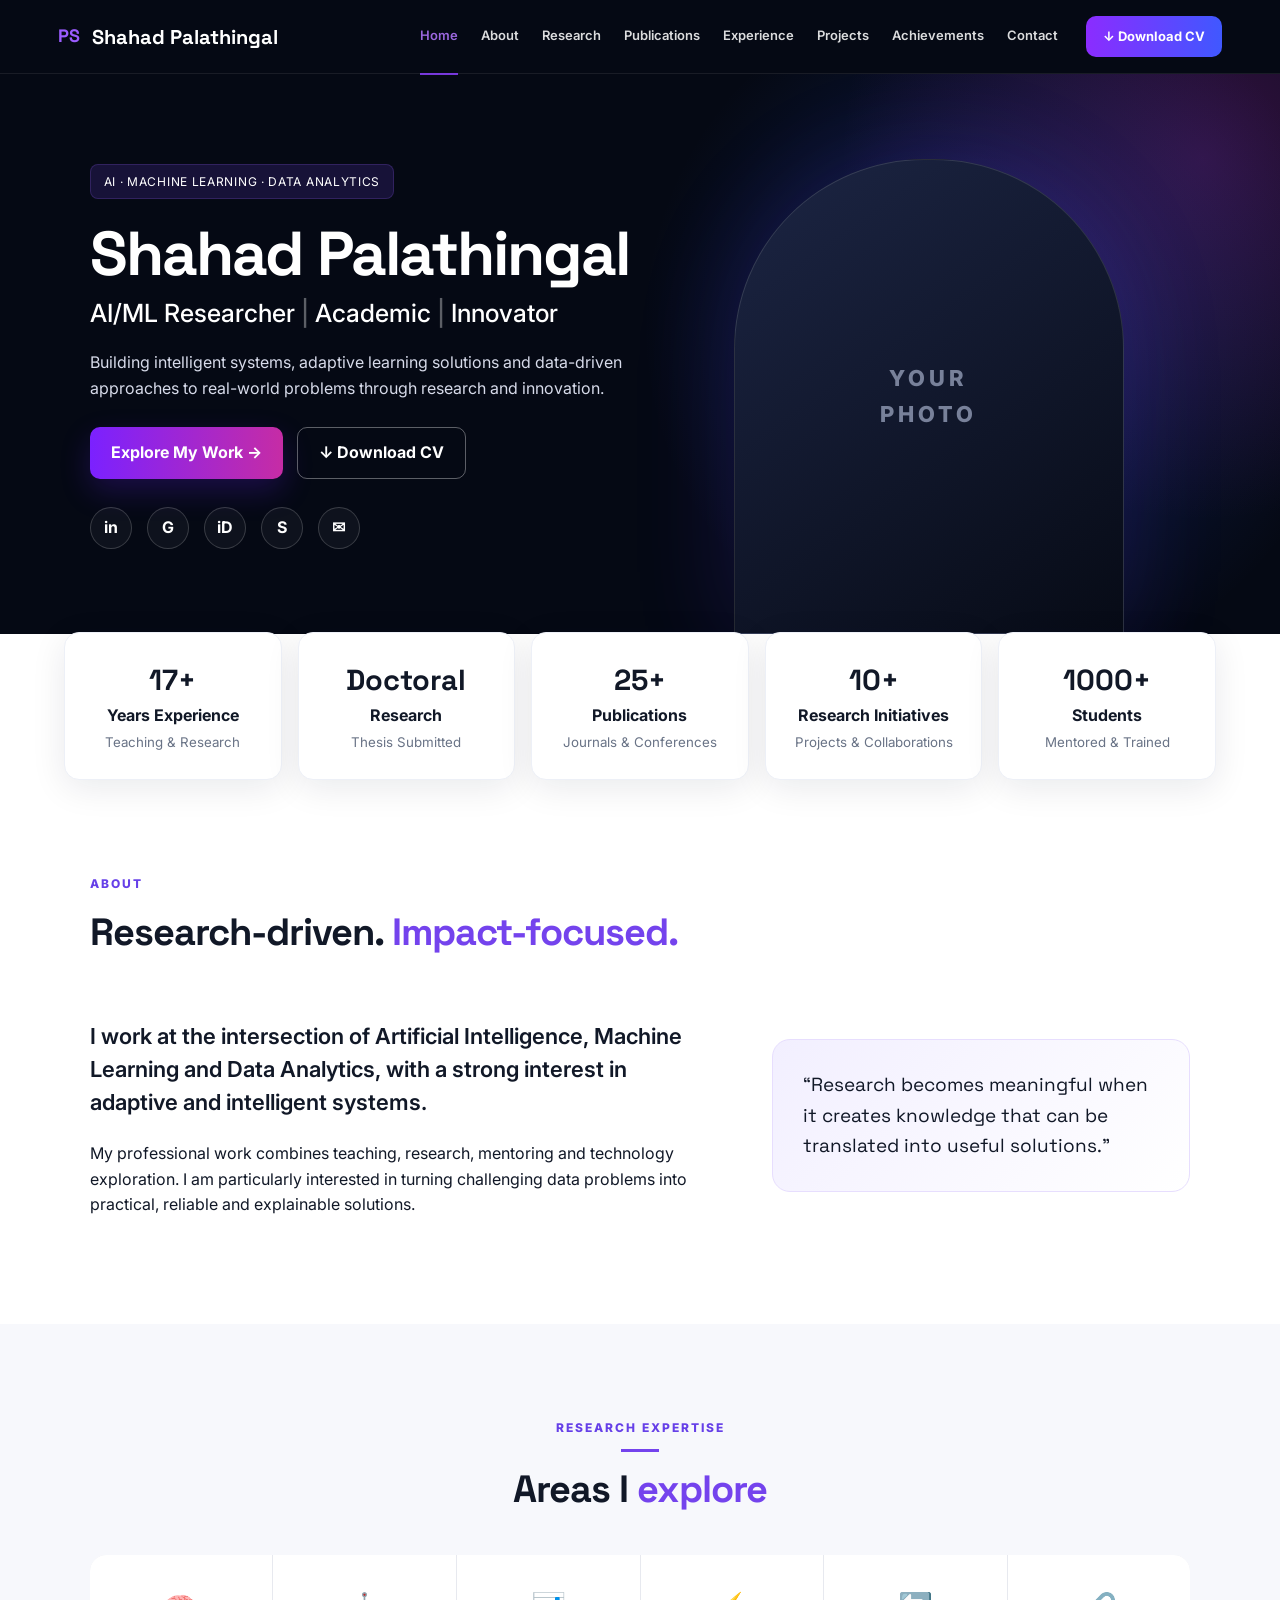
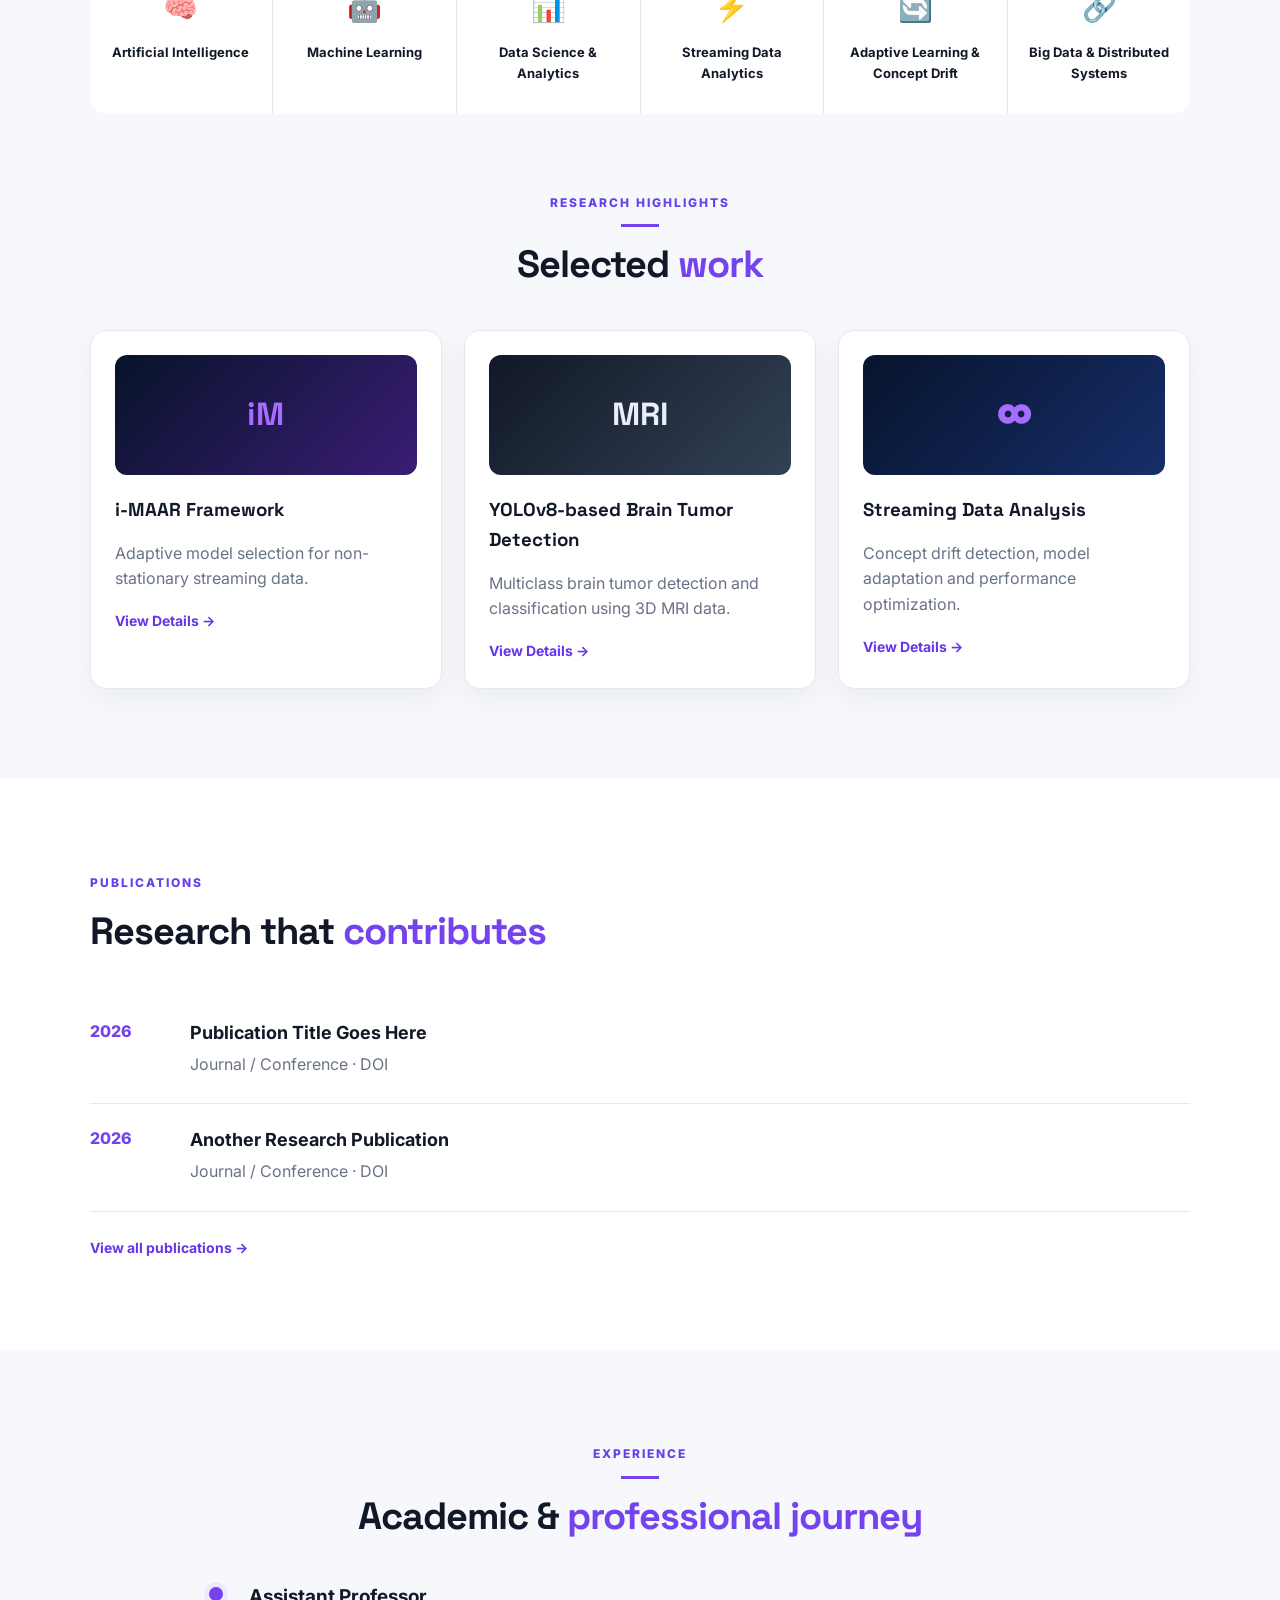
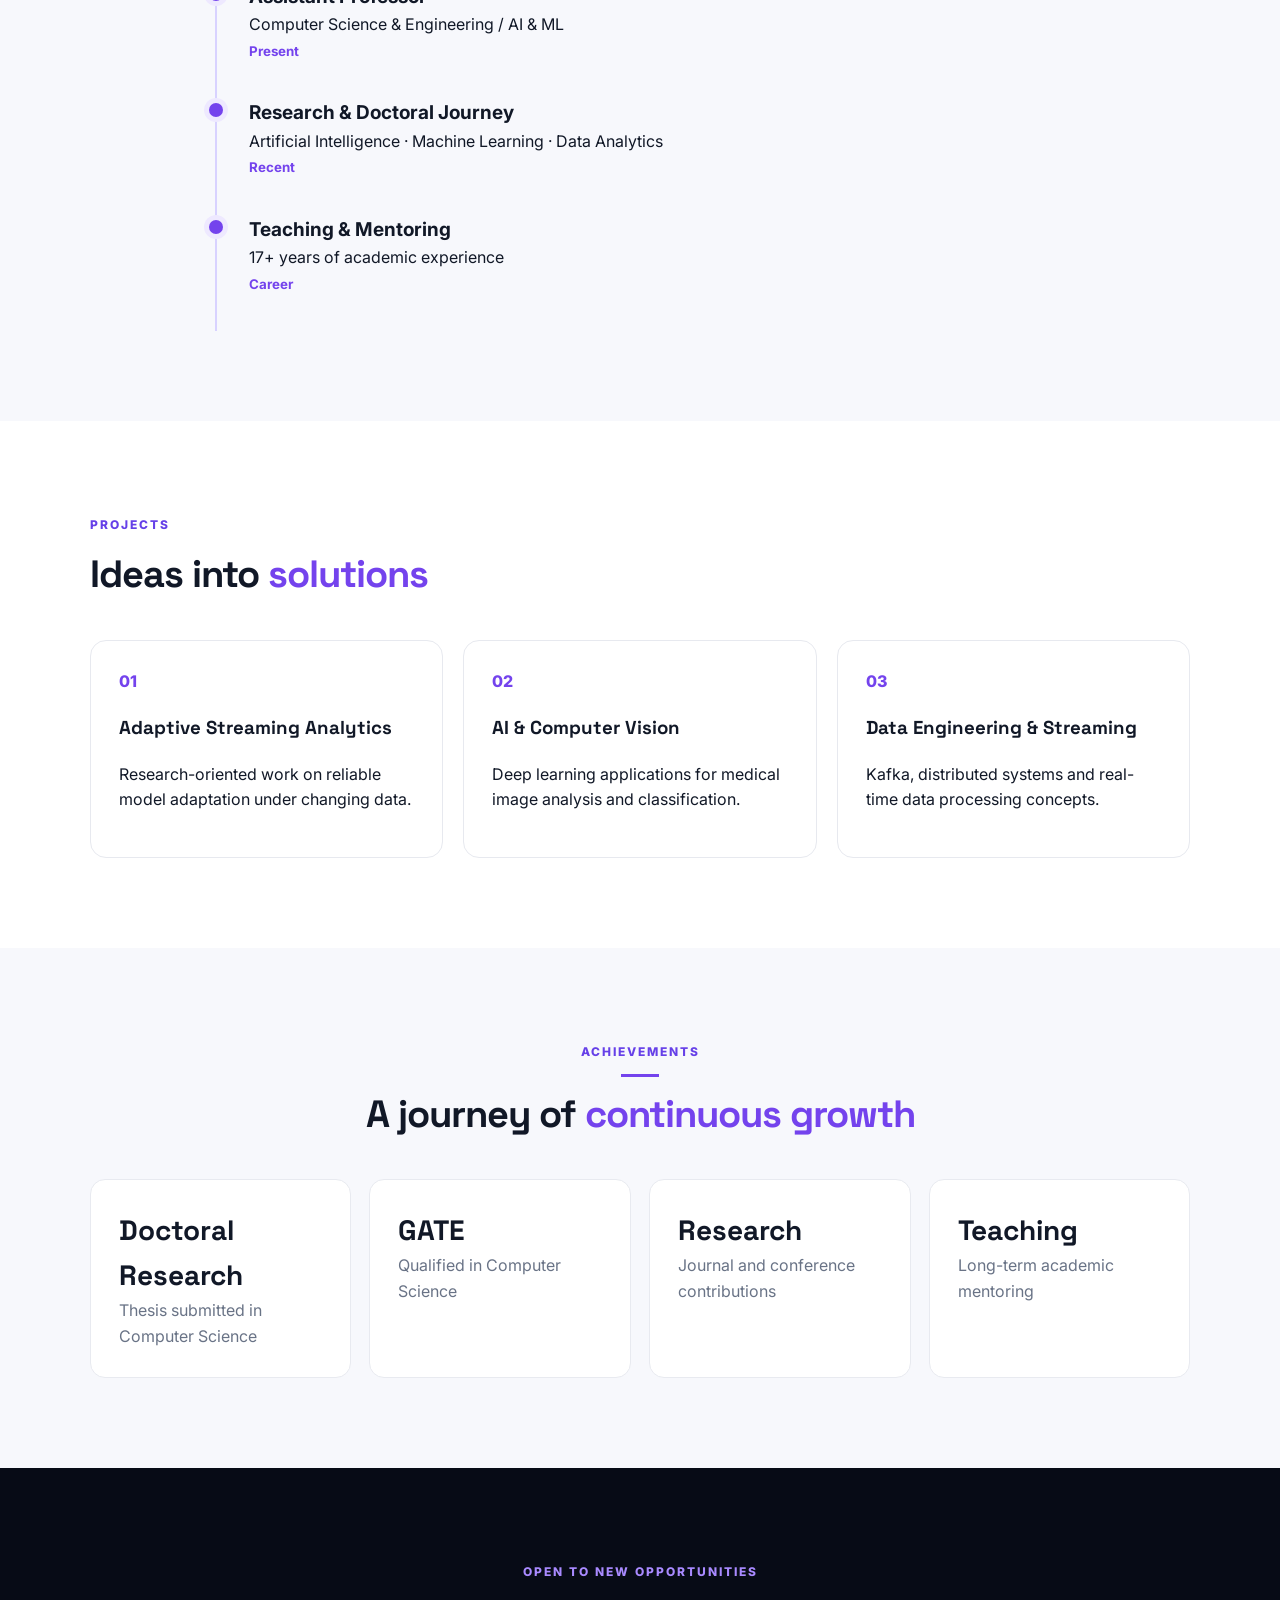
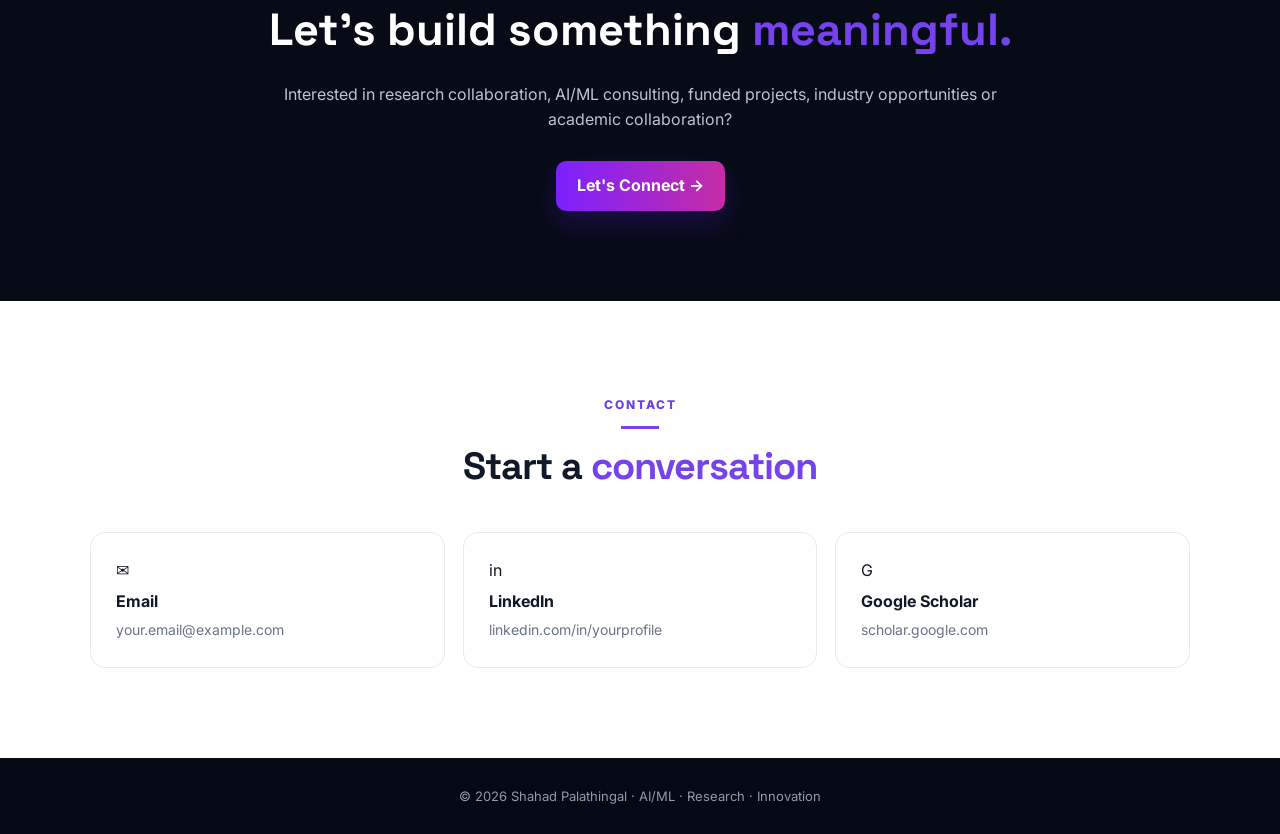
==== index.html @ 8db158a6 "Add files via upload" ====
<!DOCTYPE html>
<html lang="en">
<head>
  <meta charset="UTF-8" />
  <meta name="viewport" content="width=device-width, initial-scale=1.0" />
  <meta name="description" content="Shahad Palathingal — AI/ML Researcher, Academic and Innovator." />
  <title>Shahad Palathingal | Assistant Professor | JAIN University, Bengaluru</title>
  <link rel="preconnect" href="https://fonts.googleapis.com">
  <link rel="preconnect" href="https://fonts.gstatic.com" crossorigin>
  <link href="https://fonts.googleapis.com/css2?family=Inter:wght@400;500;600;700;800&family=Space+Grotesk:wght@500;600;700&display=swap" rel="stylesheet">
  <link rel="stylesheet" href="styles.css" />
</head>
<body>
  <header class="nav">
    <a class="brand" href="#home"><span>PS</span> Shahad Palathingal</a>
    <button class="menu" aria-label="Open menu">☰</button>
    <nav>
      <a class="active" href="#home">Home</a><a href="#about">About</a><a href="#research">Research</a><a href="#publications">Publications</a><a href="#experience">Experience</a><a href="#projects">Projects</a><a href="#achievements">Achievements</a><a href="#contact">Contact</a>
    </nav>
    <a class="btn small" href="CV.pdf" download>↓ Download CV</a>
  </header>
  <main>
    <section id="home" class="hero"><div class="network"></div><div class="hero-copy"><div class="eyebrow">AI · MACHINE LEARNING · DATA ANALYTICS</div><h1>Shahad Palathingal</h1><h2>AI/ML Researcher <span>|</span> Academic <span>|</span> Innovator</h2><p>Building intelligent systems, adaptive learning solutions and data-driven approaches to real-world problems through research and innovation.</p><div class="actions"><a class="btn primary" href="#research">Explore My Work →</a><a class="btn outline" href="CV.pdf" download>↓ Download CV</a></div><div class="socials"><a href="#" aria-label="LinkedIn">in</a><a href="#" aria-label="Google Scholar">G</a><a href="#" aria-label="ORCID">iD</a><a href="#" aria-label="Scopus">S</a><a href="mailto:your.email@example.com" aria-label="Email">✉</a></div></div><div class="hero-photo"><div class="photo-placeholder"><div>YOUR<br>PHOTO</div></div></div></section>
    <section class="stats"><div class="stat"><strong>17+</strong><span>Years Experience</span><small>Teaching & Research</small></div><div class="stat"><strong>Doctoral</strong><span>Research</span><small>Thesis Submitted</small></div><div class="stat"><strong>25+</strong><span>Publications</span><small>Journals & Conferences</small></div><div class="stat"><strong>10+</strong><span>Research Initiatives</span><small>Projects & Collaborations</small></div><div class="stat"><strong>1000+</strong><span>Students</span><small>Mentored & Trained</small></div></section>
    <section id="about" class="section"><div class="section-title"><span>ABOUT</span><h2>Research-driven. <em>Impact-focused.</em></h2></div><div class="about-grid"><div><p class="lead">I work at the intersection of Artificial Intelligence, Machine Learning and Data Analytics, with a strong interest in adaptive and intelligent systems.</p><p>My professional work combines teaching, research, mentoring and technology exploration. I am particularly interested in turning challenging data problems into practical, reliable and explainable solutions.</p></div><div class="quote-card">“Research becomes meaningful when it creates knowledge that can be translated into useful solutions.”</div></div></section>
    <section id="research" class="section light"><div class="section-title center"><span>RESEARCH EXPERTISE</span><h2>Areas I <em>explore</em></h2></div><div class="expertise"><div>🧠<b>Artificial Intelligence</b></div><div>🤖<b>Machine Learning</b></div><div>📊<b>Data Science & Analytics</b></div><div>⚡<b>Streaming Data Analytics</b></div><div>🔄<b>Adaptive Learning & Concept Drift</b></div><div>🔗<b>Big Data & Distributed Systems</b></div></div><div class="section-title center research-head"><span>RESEARCH HIGHLIGHTS</span><h2>Selected <em>work</em></h2></div><div class="cards"><article class="research-card"><div class="card-icon">iM</div><h3>i-MAAR Framework</h3><p>Adaptive model selection for non-stationary streaming data.</p><a href="#">View Details →</a></article><article class="research-card"><div class="card-icon brain">MRI</div><h3>YOLOv8-based Brain Tumor Detection</h3><p>Multiclass brain tumor detection and classification using 3D MRI data.</p><a href="#">View Details →</a></article><article class="research-card"><div class="card-icon stream">∞</div><h3>Streaming Data Analysis</h3><p>Concept drift detection, model adaptation and performance optimization.</p><a href="#">View Details →</a></article></div></section>
    <section id="publications" class="section"><div class="section-title"><span>PUBLICATIONS</span><h2>Research that <em>contributes</em></h2></div><div class="publication"><div class="pub-year">2026</div><div><h3>Publication Title Goes Here</h3><p>Journal / Conference · DOI</p></div></div><div class="publication"><div class="pub-year">2026</div><div><h3>Another Research Publication</h3><p>Journal / Conference · DOI</p></div></div><a class="text-link" href="#">View all publications →</a></section>
    <section id="experience" class="section light"><div class="section-title center"><span>EXPERIENCE</span><h2>Academic & <em>professional journey</em></h2></div><div class="timeline"><div><b>Assistant Professor</b><span>Computer Science & Engineering / AI & ML</span><small>Present</small></div><div><b>Research & Doctoral Journey</b><span>Artificial Intelligence · Machine Learning · Data Analytics</span><small>Recent</small></div><div><b>Teaching & Mentoring</b><span>17+ years of academic experience</span><small>Career</small></div></div></section>
    <section id="projects" class="section"><div class="section-title"><span>PROJECTS</span><h2>Ideas into <em>solutions</em></h2></div><div class="project-grid"><div class="project"><span>01</span><h3>Adaptive Streaming Analytics</h3><p>Research-oriented work on reliable model adaptation under changing data.</p></div><div class="project"><span>02</span><h3>AI & Computer Vision</h3><p>Deep learning applications for medical image analysis and classification.</p></div><div class="project"><span>03</span><h3>Data Engineering & Streaming</h3><p>Kafka, distributed systems and real-time data processing concepts.</p></div></div></section>
    <section id="achievements" class="section light"><div class="section-title center"><span>ACHIEVEMENTS</span><h2>A journey of <em>continuous growth</em></h2></div><div class="achievement-grid"><div><strong>Doctoral Research</strong><span>Thesis submitted in Computer Science</span></div><div><strong>GATE</strong><span>Qualified in Computer Science</span></div><div><strong>Research</strong><span>Journal and conference contributions</span></div><div><strong>Teaching</strong><span>Long-term academic mentoring</span></div></div></section>
    <section class="cta"><div><span>OPEN TO NEW OPPORTUNITIES</span><h2>Let's build something <em>meaningful.</em></h2><p>Interested in research collaboration, AI/ML consulting, funded projects, industry opportunities or academic collaboration?</p><a class="btn primary" href="#contact">Let's Connect →</a></div></section>
    <section id="contact" class="section contact"><div class="section-title center"><span>CONTACT</span><h2>Start a <em>conversation</em></h2></div><div class="contact-grid"><a href="mailto:your.email@example.com">✉<b>Email</b><span>your.email@example.com</span></a><a href="#">in<b>LinkedIn</b><span>linkedin.com/in/yourprofile</span></a><a href="#">G<b>Google Scholar</b><span>scholar.google.com</span></a></div></section>
  </main>
  <footer>© 2026 Shahad Palathingal · AI/ML · Research · Innovation</footer>
  <script src="script.js"></script>
</body>
</html>
---- styles.css ----
*{box-sizing:border-box}html{scroll-behavior:smooth}body{margin:0;font-family:Inter,Arial,sans-serif;color:#111827;background:#fff;line-height:1.6}a{text-decoration:none;color:inherit}.nav{height:74px;display:flex;align-items:center;padding:0 4.5%;gap:28px;background:#050914;color:#fff;position:sticky;top:0;z-index:50;border-bottom:1px solid rgba(255,255,255,.08)}.brand{font-family:"Space Grotesk";font-weight:700;font-size:20px;display:flex;align-items:center;gap:12px;margin-right:auto}.brand span{font-size:18px;color:#9b5cff}.nav nav{display:flex;gap:23px;font-size:13px;font-weight:600}.nav nav a{opacity:.86;padding:27px 0}.nav nav a:hover,.nav nav .active{color:#b477ff;border-bottom:2px solid #8a3ffc}.btn{display:inline-flex;align-items:center;justify-content:center;border-radius:10px;padding:12px 21px;font-weight:700;transition:.25s}.btn.small{padding:10px 17px;font-size:13px;background:linear-gradient(90deg,#8b2cff,#4058ff)}.btn.primary{background:linear-gradient(90deg,#7b21ff,#c62ca5);color:white;box-shadow:0 12px 30px rgba(104,32,255,.22)}.btn.primary:hover{transform:translateY(-2px)}.btn.outline{border:1px solid rgba(255,255,255,.35);color:#fff}.menu{display:none}.hero{min-height:560px;background:#050914;color:white;display:grid;grid-template-columns:1.05fr .95fr;position:relative;overflow:hidden;padding:55px 7% 0}.network{position:absolute;inset:0;background:radial-gradient(circle at 78% 45%,rgba(49,98,255,.26),transparent 34%),radial-gradient(circle at 94% 15%,rgba(197,45,214,.23),transparent 28%)}.hero-copy,.hero-photo{position:relative;z-index:2}.hero-copy{padding-top:35px;max-width:720px}.eyebrow{display:inline-block;background:rgba(94,58,201,.2);border:1px solid rgba(156,103,255,.2);padding:7px 13px;border-radius:8px;font-size:12px;letter-spacing:.7px}.hero h1{font-family:"Space Grotesk";font-size:62px;line-height:1;margin:24px 0 8px;letter-spacing:-2px}.hero h2{font-size:25px;font-weight:500;margin:0 0 17px}.hero h2 span{opacity:.35}.hero p{font-size:16px;color:#d7dbea;max-width:620px}.actions{display:flex;gap:14px;margin:26px 0}.socials{display:flex;gap:15px;margin-top:28px}.socials a{width:42px;height:42px;border:1px solid rgba(255,255,255,.18);border-radius:50%;display:grid;place-items:center;font-weight:700;background:rgba(255,255,255,.04)}.hero-photo{display:flex;align-items:flex-end;justify-content:center}.photo-placeholder{width:min(390px,90%);height:475px;border-radius:190px 190px 0 0;background:linear-gradient(145deg,#1c2544,#070b16);border:1px solid rgba(255,255,255,.12);display:grid;place-items:center;box-shadow:0 0 100px rgba(91,56,255,.18)}.photo-placeholder div{text-align:center;color:#78819a;font-weight:800;letter-spacing:4px;font-size:22px}.stats{width:90%;margin:-2px auto 0;display:grid;grid-template-columns:repeat(5,1fr);gap:16px;position:relative;z-index:5}.stat{background:#fff;border-radius:15px;padding:24px 16px;text-align:center;box-shadow:0 8px 35px rgba(16,24,40,.09);border:1px solid #edf0f7}.stat strong{display:block;font-family:"Space Grotesk";font-size:29px}.stat span{display:block;font-weight:700}.stat small{color:#697386}.section{padding:90px 7%;scroll-margin-top:70px}.section.light{background:#f7f8fc}.section-title span{font-size:12px;font-weight:800;letter-spacing:2px;color:#6640e8}.section-title h2{font-family:"Space Grotesk";font-size:38px;margin:7px 0 35px;letter-spacing:-1px}.section-title em,.cta em{color:#7443ed;font-style:normal}.section-title.center{text-align:center}.section-title.center span:after{content:"";display:block;width:38px;height:3px;background:#7443ed;margin:10px auto 0}.about-grid{display:grid;grid-template-columns:1.5fr 1fr;gap:55px;align-items:center}.lead{font-size:22px;font-weight:600;line-height:1.5}.quote-card{padding:30px;border-radius:18px;background:linear-gradient(135deg,#f2efff,#fff);border:1px solid #e7defe;font-family:"Space Grotesk";font-size:19px}.expertise{display:grid;grid-template-columns:repeat(6,1fr);gap:1px;background:#e7e9ef;border-radius:16px;overflow:hidden}.expertise div{background:white;padding:30px 13px;text-align:center;font-size:28px}.expertise b{display:block;font-size:13px;margin-top:12px}.research-head{margin-top:75px}.cards{display:grid;grid-template-columns:repeat(3,1fr);gap:22px}.research-card{background:white;border:1px solid #e6e8ef;border-radius:16px;padding:24px;box-shadow:0 10px 30px rgba(20,25,40,.05)}.card-icon{height:120px;border-radius:12px;background:linear-gradient(135deg,#071329,#3a1d75);color:#a66cff;display:grid;place-items:center;font-family:"Space Grotesk";font-size:32px;font-weight:700;margin-bottom:20px}.card-icon.brain{background:linear-gradient(135deg,#111827,#334155);color:#e8edf8}.card-icon.stream{background:linear-gradient(135deg,#07142d,#162e69);font-size:60px}.research-card h3{font-family:"Space Grotesk";margin:0 0 7px}.research-card p{color:#697386}.research-card a,.text-link{color:#6635e7;font-weight:700;font-size:14px}.publication{display:grid;grid-template-columns:100px 1fr;border-bottom:1px solid #e6e8ef;padding:22px 0}.pub-year{font-weight:800;color:#7443ed}.publication h3{margin:0;font-size:18px}.publication p{margin:4px 0;color:#697386}.text-link{display:inline-block;margin-top:25px}.timeline{max-width:850px;margin:auto;border-left:2px solid #d8d2ff;padding-left:32px}.timeline>div{position:relative;padding:0 0 35px}.timeline>div:before{content:"";position:absolute;left:-40px;top:5px;width:14px;height:14px;border-radius:50%;background:#7443ed;box-shadow:0 0 0 5px #eee9ff}.timeline b{display:block;font-size:19px}.timeline span{display:block}.timeline small{color:#7443ed;font-weight:700}.project-grid{display:grid;grid-template-columns:repeat(3,1fr);gap:20px}.project{padding:28px;border:1px solid #e7e9ef;border-radius:16px}.project span{color:#7443ed;font-weight:800}.project h3{font-family:"Space Grotesk"}.achievement-grid{display:grid;grid-template-columns:repeat(4,1fr);gap:18px}.achievement-grid div{background:#fff;border:1px solid #e8eaf0;padding:28px;border-radius:15px}.achievement-grid strong{display:block;font-family:"Space Grotesk";font-size:28px}.achievement-grid span{color:#697386}.cta{padding:90px 7%;background:#070b16;color:white;text-align:center}.cta>div{max-width:760px;margin:auto}.cta span{font-size:12px;letter-spacing:2px;color:#a98aff;font-weight:800}.cta h2{font-family:"Space Grotesk";font-size:45px;margin:10px 0}.cta p{color:#bdc3d1;margin-bottom:28px}.contact-grid{display:grid;grid-template-columns:repeat(3,1fr);gap:18px}.contact-grid a{border:1px solid #e7e9ef;border-radius:15px;padding:25px;display:flex;flex-direction:column;gap:5px}.contact-grid a:first-letter{color:#7443ed}.contact-grid span{color:#697386;font-size:14px}footer{background:#050914;color:#9299a9;text-align:center;padding:28px;font-size:13px}.nav .menu{background:none;border:0;color:white;font-size:24px}@media(max-width:1000px){.nav nav{display:none}.nav .menu{display:block}.nav .btn.small{display:none}.hero{grid-template-columns:1fr;padding-left:7%;padding-right:7%}.hero-photo{display:none}.stats{grid-template-columns:repeat(3,1fr)}.expertise{grid-template-columns:repeat(3,1fr)}.cards,.project-grid{grid-template-columns:1fr}.achievement-grid{grid-template-columns:repeat(2,1fr)}.contact-grid{grid-template-columns:1fr}}@media(max-width:600px){.hero h1{font-size:45px}.hero h2{font-size:19px}.stats{grid-template-columns:1fr 1fr}.section{padding:65px 6%}.section-title h2{font-size:30px}.about-grid{grid-template-columns:1fr}.expertise{grid-template-columns:1fr 1fr}.achievement-grid{grid-template-columns:1fr}.actions{flex-direction:column}.btn{width:100%}.nav{padding:0 5%}}
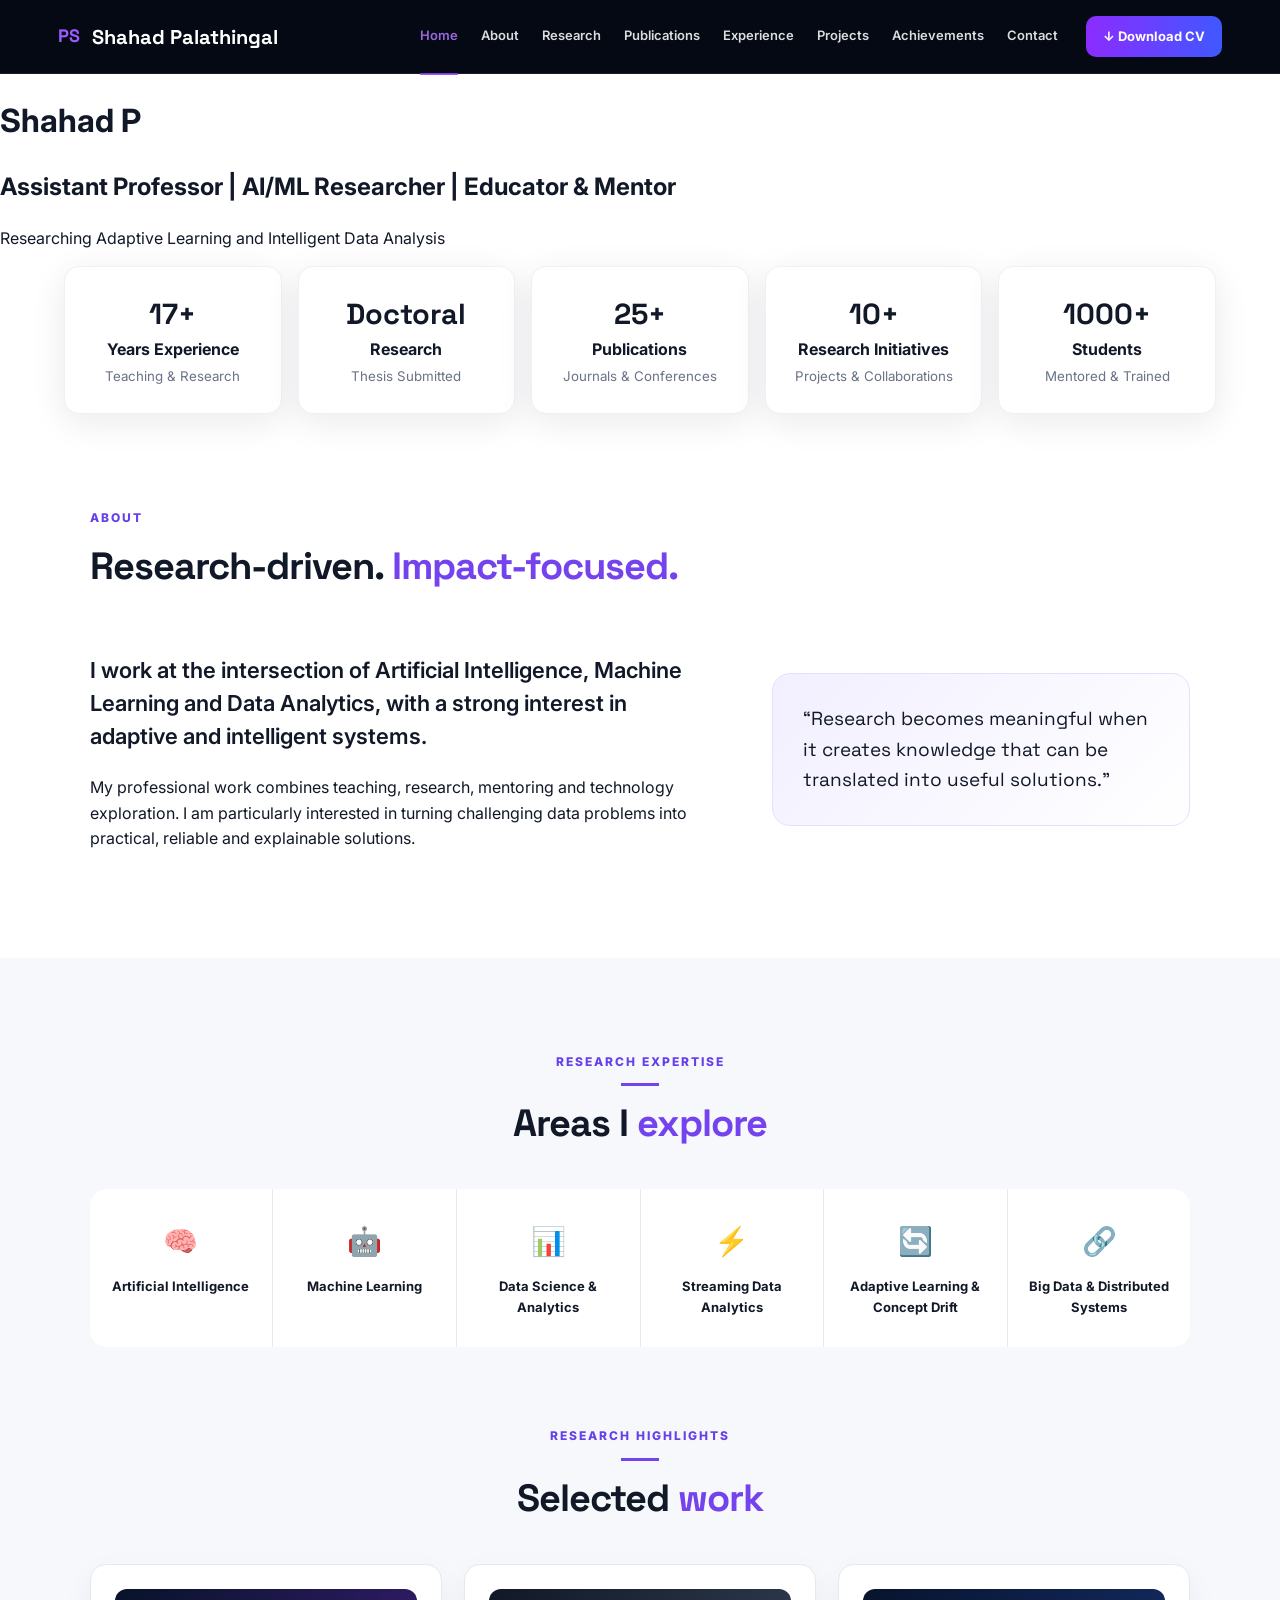
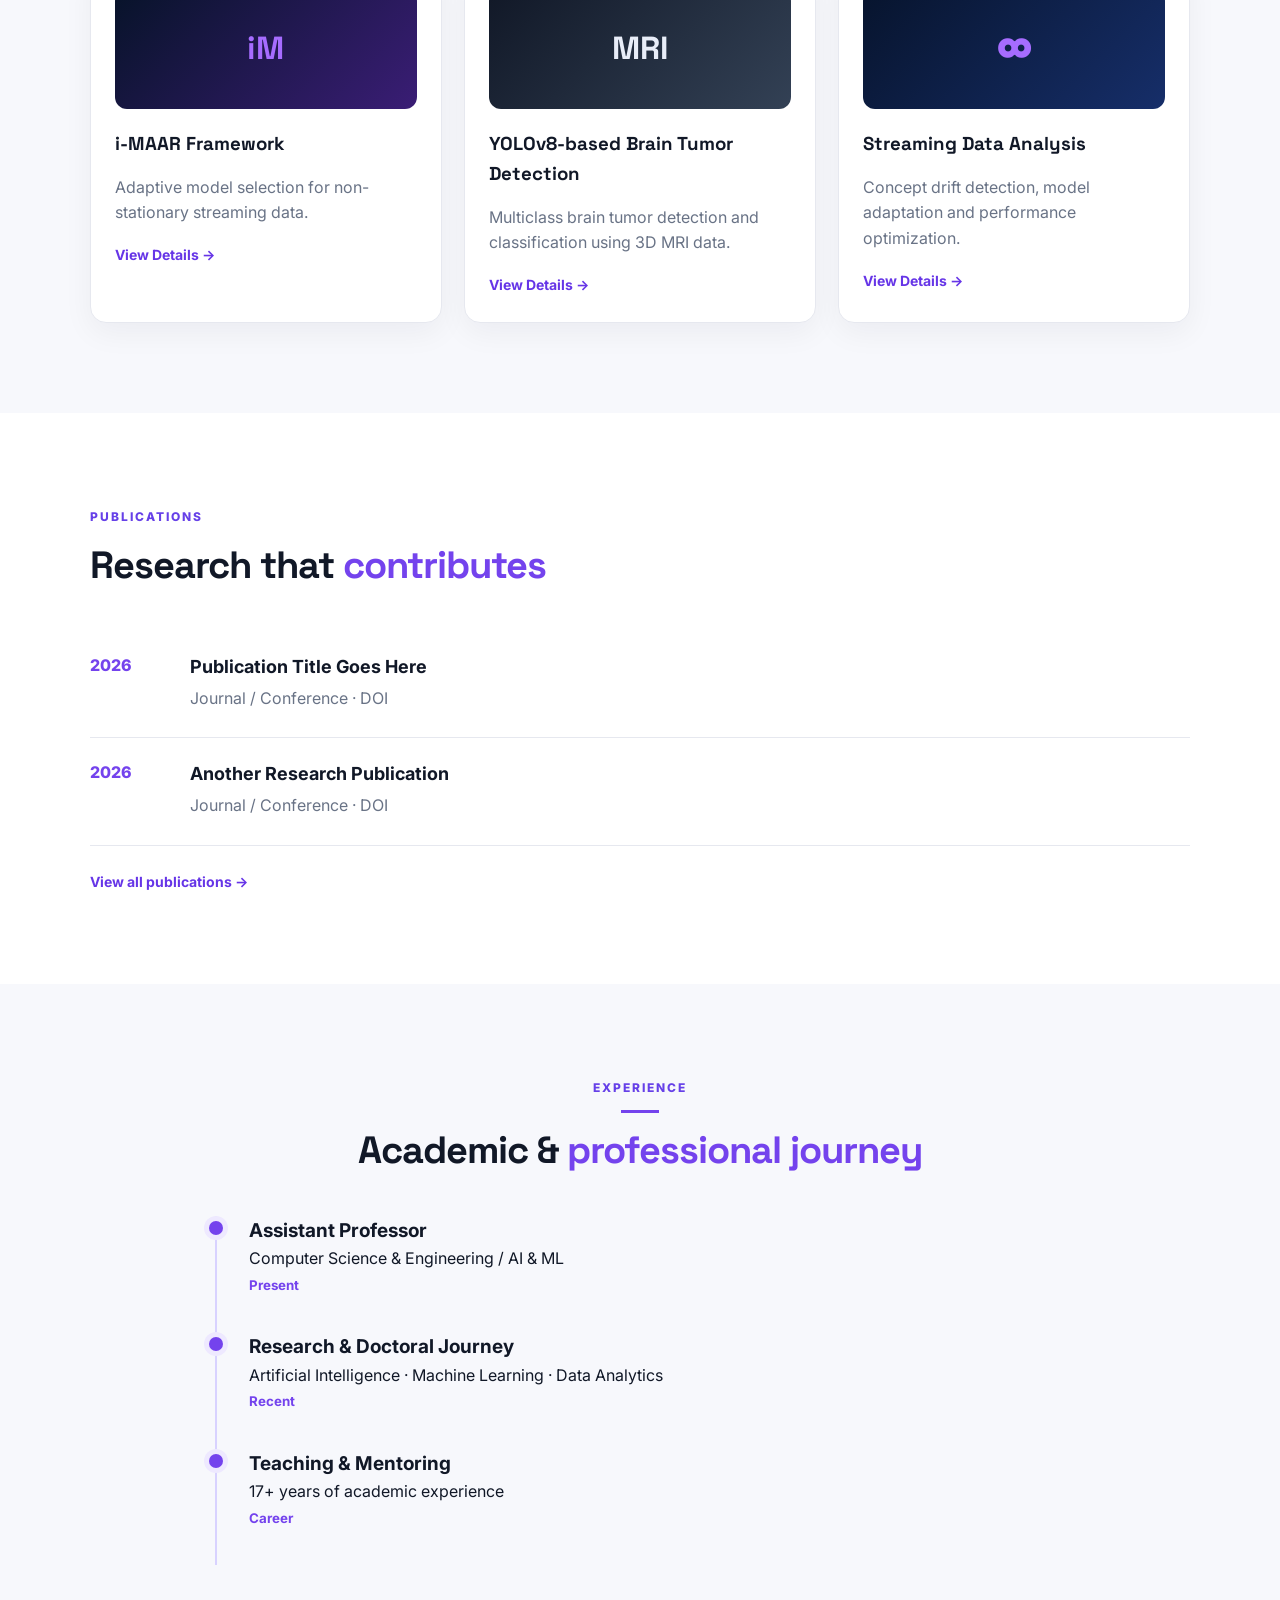
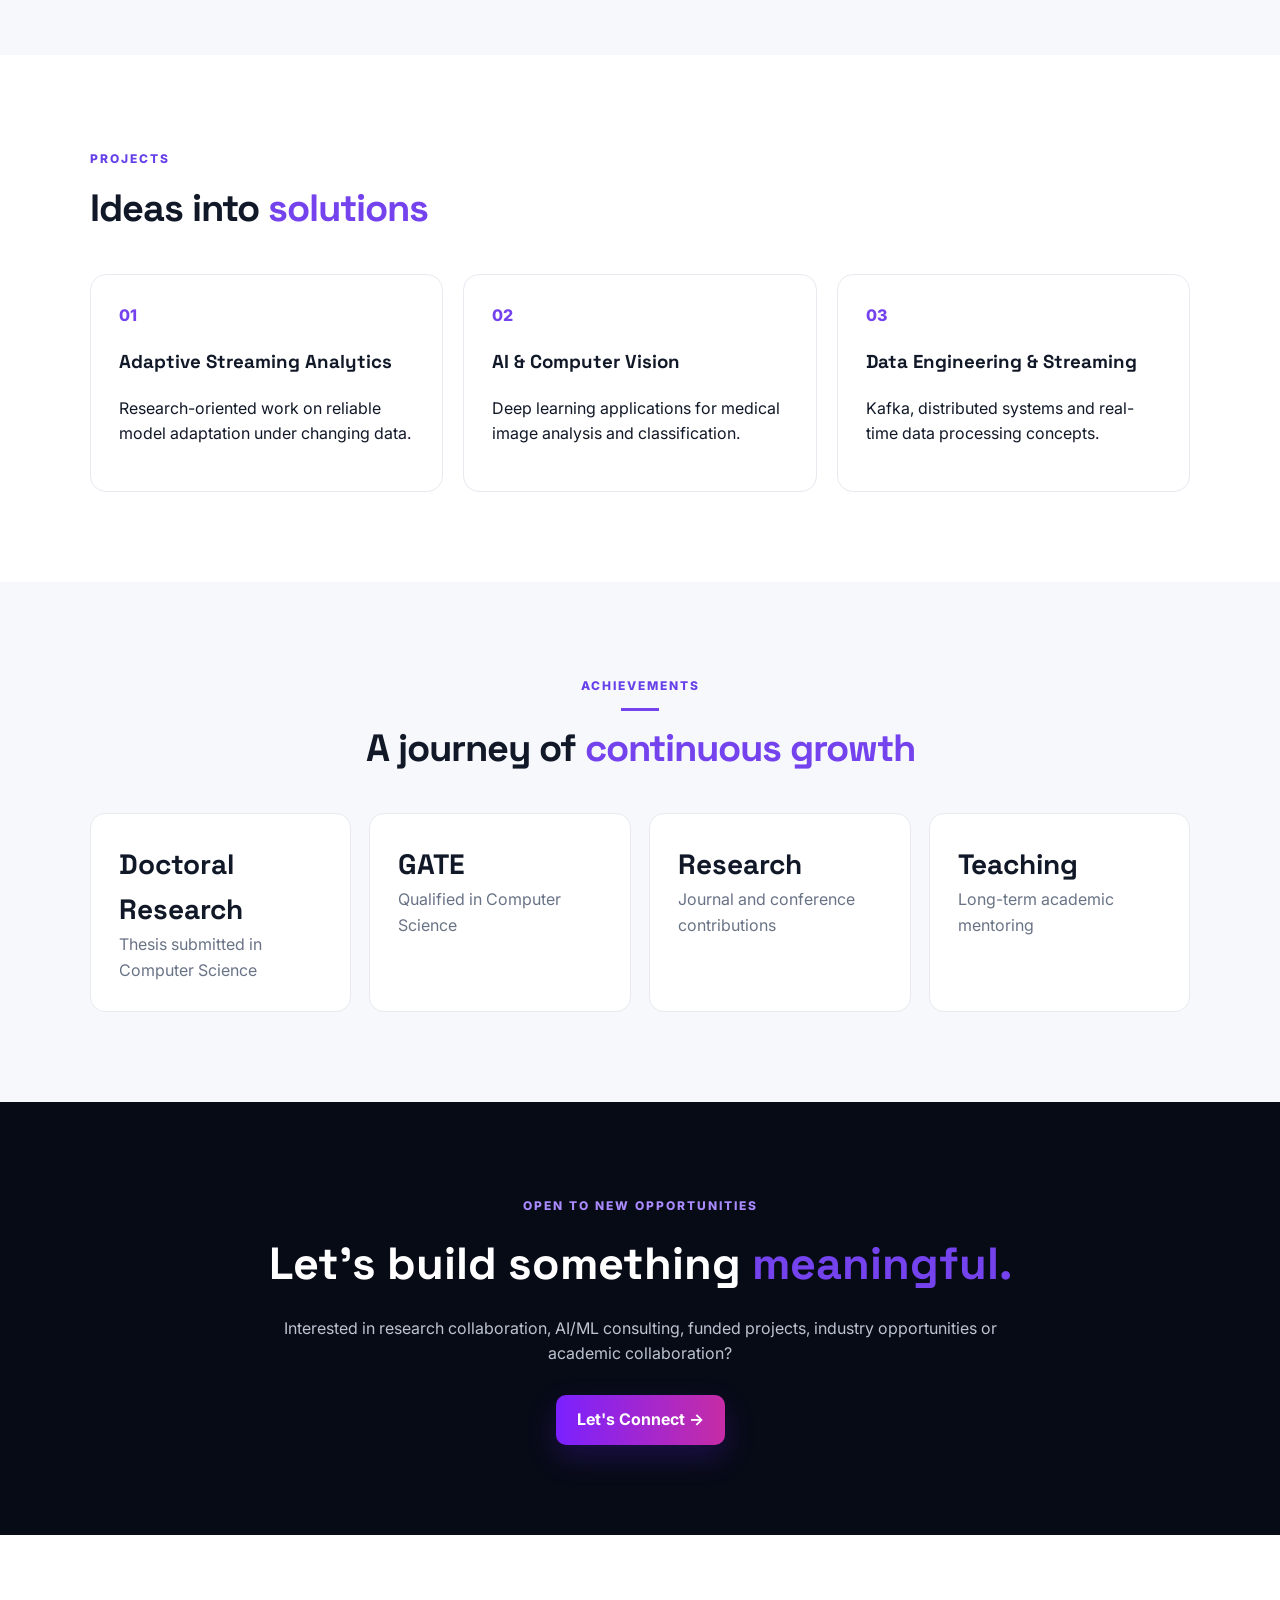
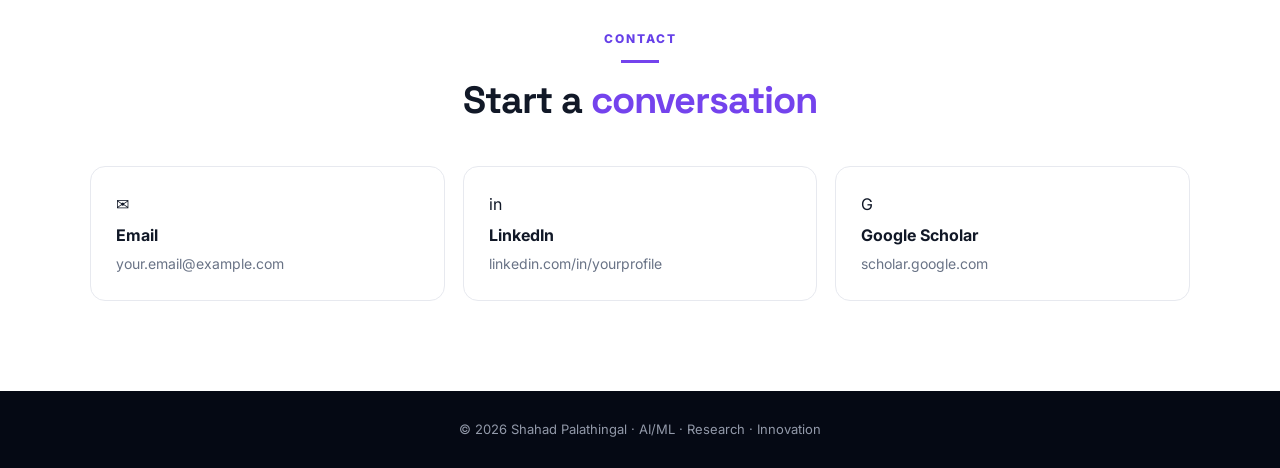
==== commit c95a5cd7: "Revise hero section with updated title and description Updated personal information and research foc" ====
--- a/index.html
+++ b/index.html
@@ -20,7 +20,7 @@
     <a class="btn small" href="CV.pdf" download>↓ Download CV</a>
   </header>
   <main>
-    <section id="home" class="hero"><div class="network"></div><div class="hero-copy"><div class="eyebrow">AI · MACHINE LEARNING · DATA ANALYTICS</div><h1>Shahad Palathingal</h1><h2>AI/ML Researcher <span>|</span> Academic <span>|</span> Innovator</h2><p>Building intelligent systems, adaptive learning solutions and data-driven approaches to real-world problems through research and innovation.</p><div class="actions"><a class="btn primary" href="#research">Explore My Work →</a><a class="btn outline" href="CV.pdf" download>↓ Download CV</a></div><div class="socials"><a href="#" aria-label="LinkedIn">in</a><a href="#" aria-label="Google Scholar">G</a><a href="#" aria-label="ORCID">iD</a><a href="#" aria-label="Scopus">S</a><a href="mailto:your.email@example.com" aria-label="Email">✉</a></div></div><div class="hero-photo"><div class="photo-placeholder"><div>YOUR<br>PHOTO</div></div></div></section>
+    <h1>Shahad P</h1><h2>Assistant Professor <span>|</span> AI/ML Researcher <span>|</span> Educator &amp; Mentor</h2><p>Researching Adaptive Learning and Intelligent Data Analysis</p>
     <section class="stats"><div class="stat"><strong>17+</strong><span>Years Experience</span><small>Teaching & Research</small></div><div class="stat"><strong>Doctoral</strong><span>Research</span><small>Thesis Submitted</small></div><div class="stat"><strong>25+</strong><span>Publications</span><small>Journals & Conferences</small></div><div class="stat"><strong>10+</strong><span>Research Initiatives</span><small>Projects & Collaborations</small></div><div class="stat"><strong>1000+</strong><span>Students</span><small>Mentored & Trained</small></div></section>
     <section id="about" class="section"><div class="section-title"><span>ABOUT</span><h2>Research-driven. <em>Impact-focused.</em></h2></div><div class="about-grid"><div><p class="lead">I work at the intersection of Artificial Intelligence, Machine Learning and Data Analytics, with a strong interest in adaptive and intelligent systems.</p><p>My professional work combines teaching, research, mentoring and technology exploration. I am particularly interested in turning challenging data problems into practical, reliable and explainable solutions.</p></div><div class="quote-card">“Research becomes meaningful when it creates knowledge that can be translated into useful solutions.”</div></div></section>
     <section id="research" class="section light"><div class="section-title center"><span>RESEARCH EXPERTISE</span><h2>Areas I <em>explore</em></h2></div><div class="expertise"><div>🧠<b>Artificial Intelligence</b></div><div>🤖<b>Machine Learning</b></div><div>📊<b>Data Science & Analytics</b></div><div>⚡<b>Streaming Data Analytics</b></div><div>🔄<b>Adaptive Learning & Concept Drift</b></div><div>🔗<b>Big Data & Distributed Systems</b></div></div><div class="section-title center research-head"><span>RESEARCH HIGHLIGHTS</span><h2>Selected <em>work</em></h2></div><div class="cards"><article class="research-card"><div class="card-icon">iM</div><h3>i-MAAR Framework</h3><p>Adaptive model selection for non-stationary streaming data.</p><a href="#">View Details →</a></article><article class="research-card"><div class="card-icon brain">MRI</div><h3>YOLOv8-based Brain Tumor Detection</h3><p>Multiclass brain tumor detection and classification using 3D MRI data.</p><a href="#">View Details →</a></article><article class="research-card"><div class="card-icon stream">∞</div><h3>Streaming Data Analysis</h3><p>Concept drift detection, model adaptation and performance optimization.</p><a href="#">View Details →</a></article></div></section>
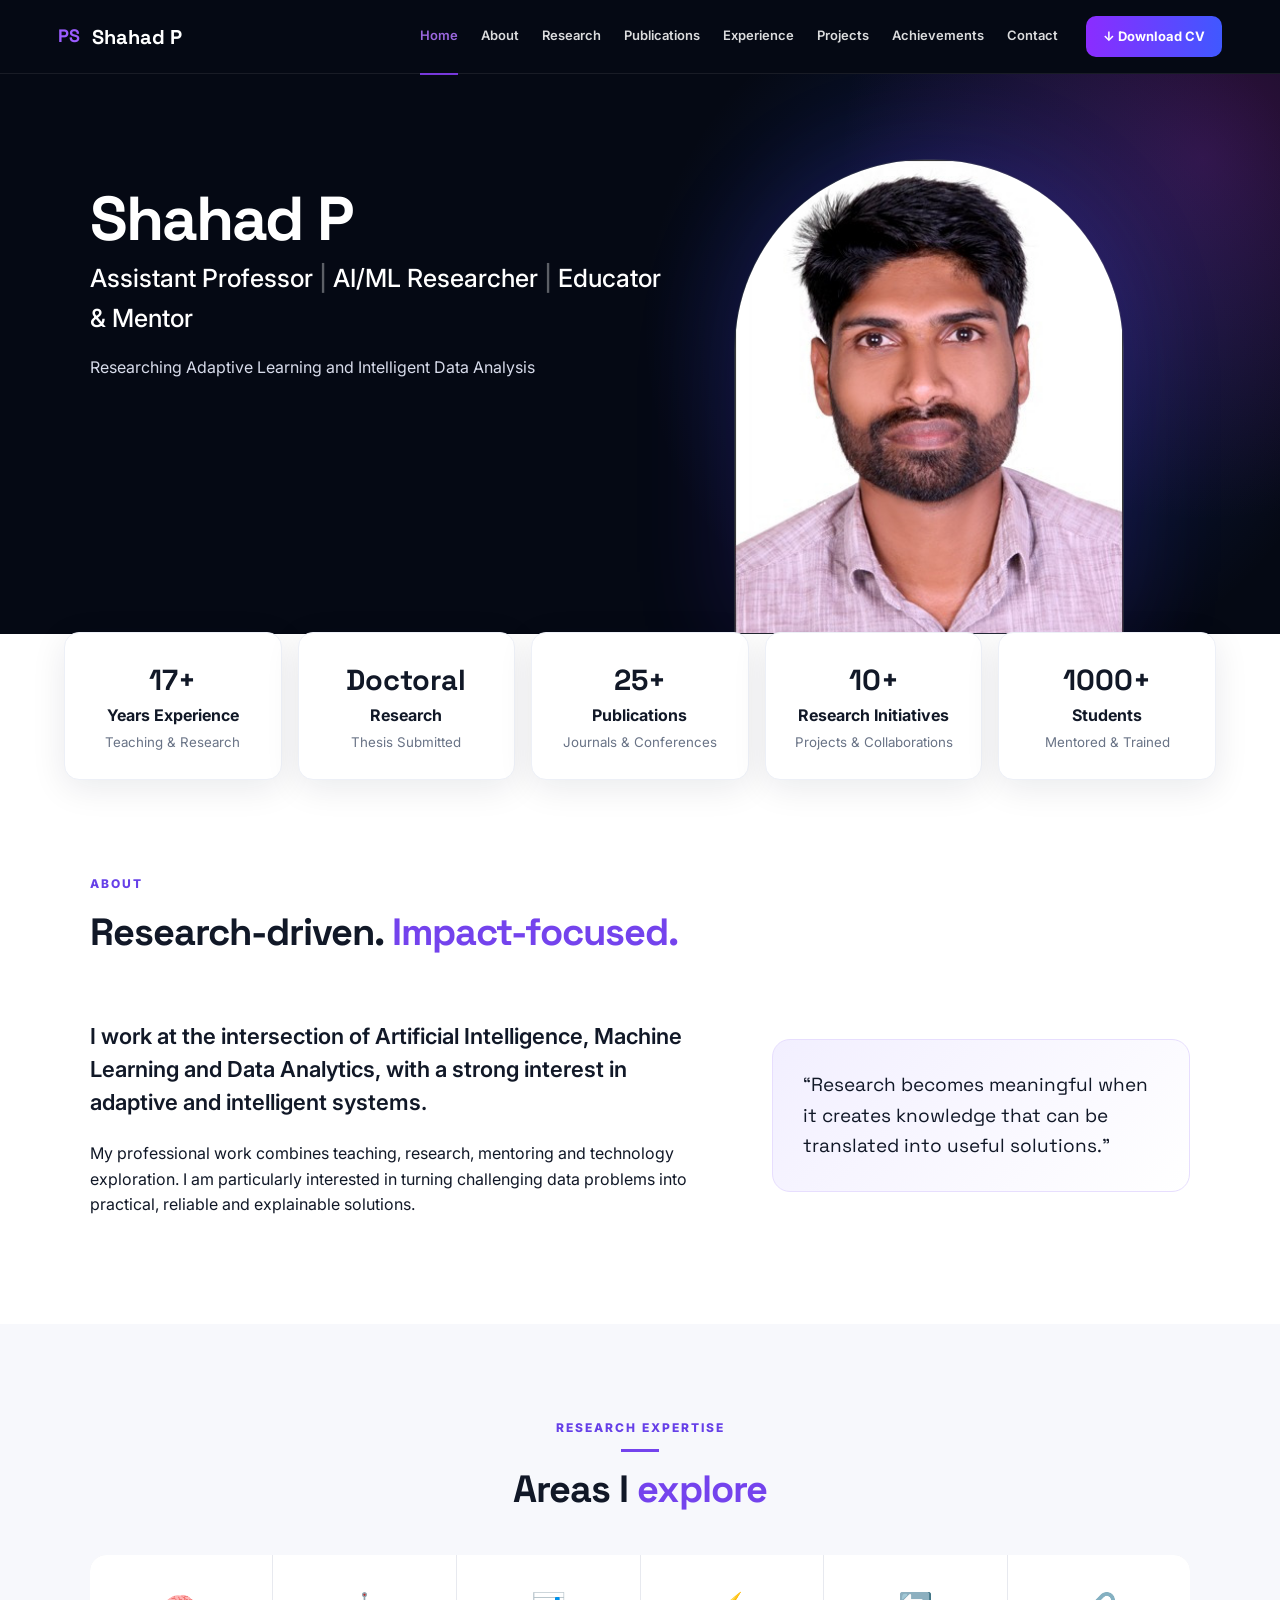
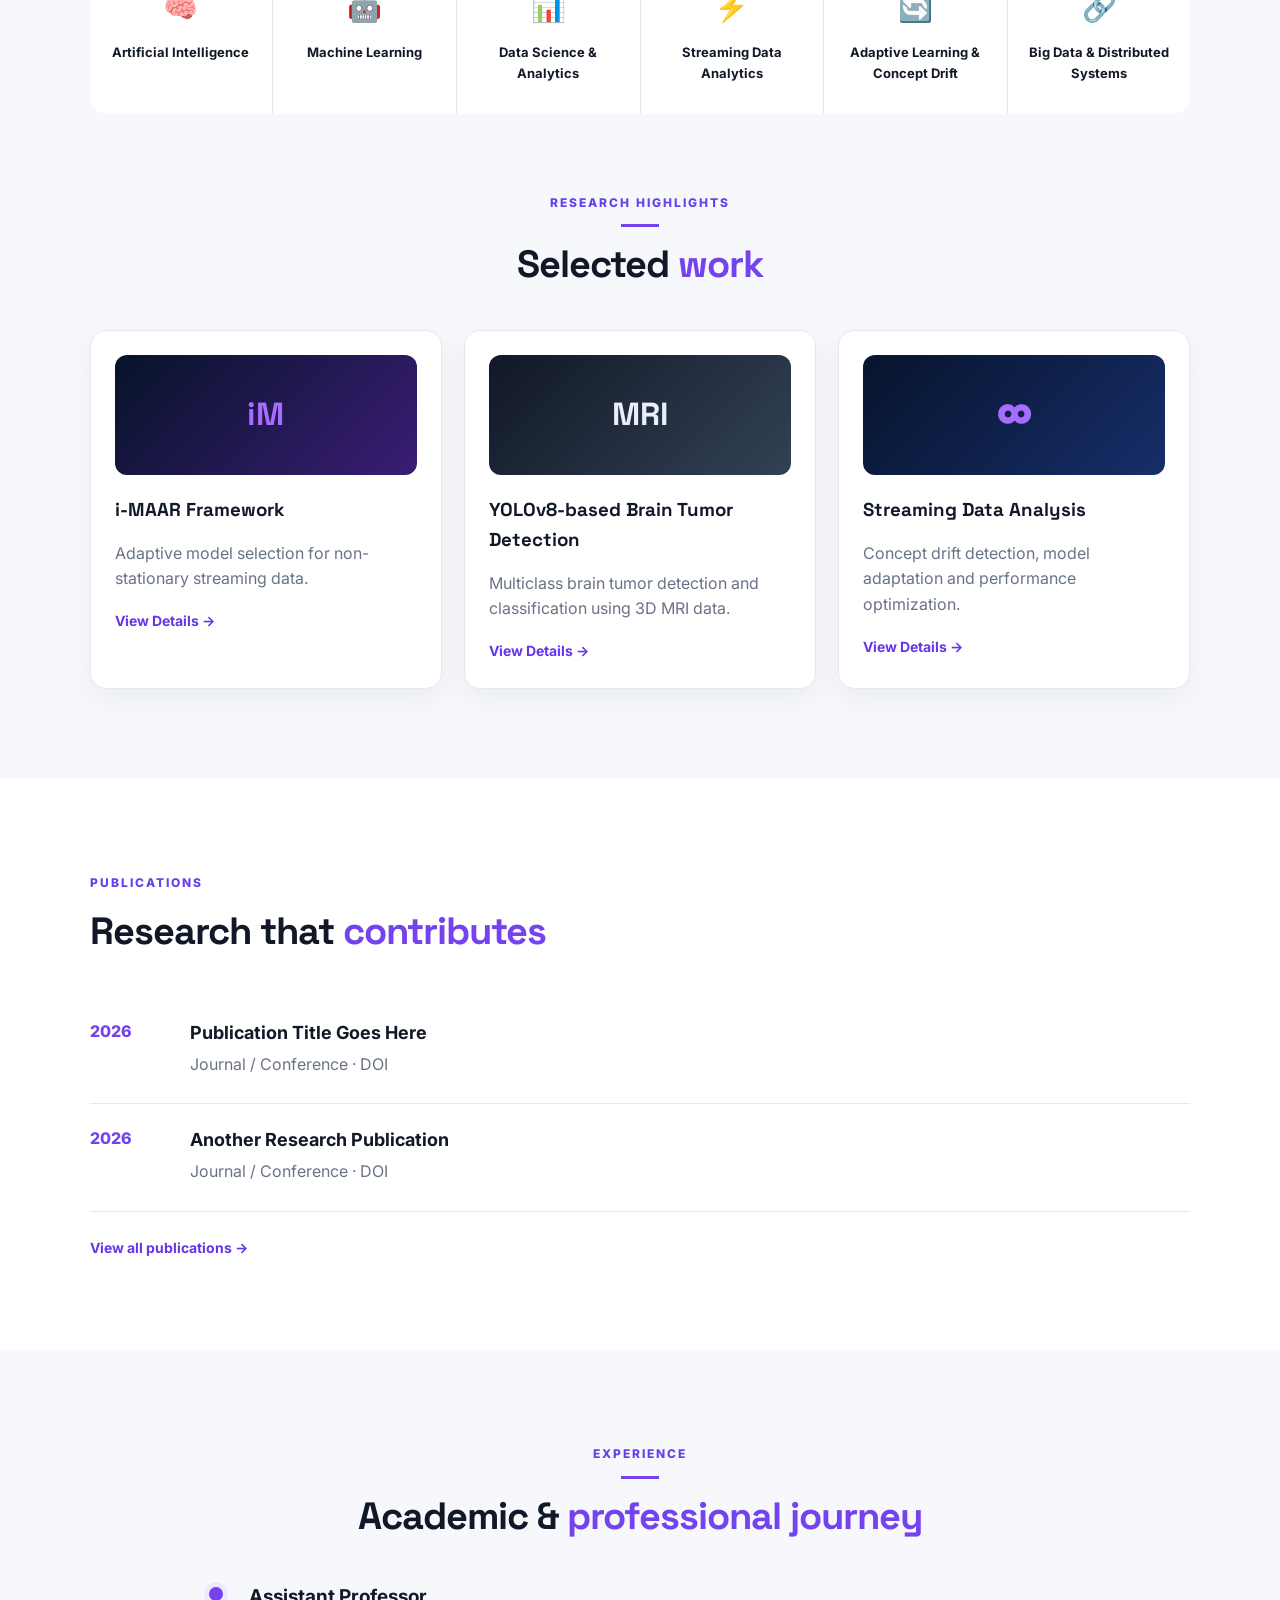
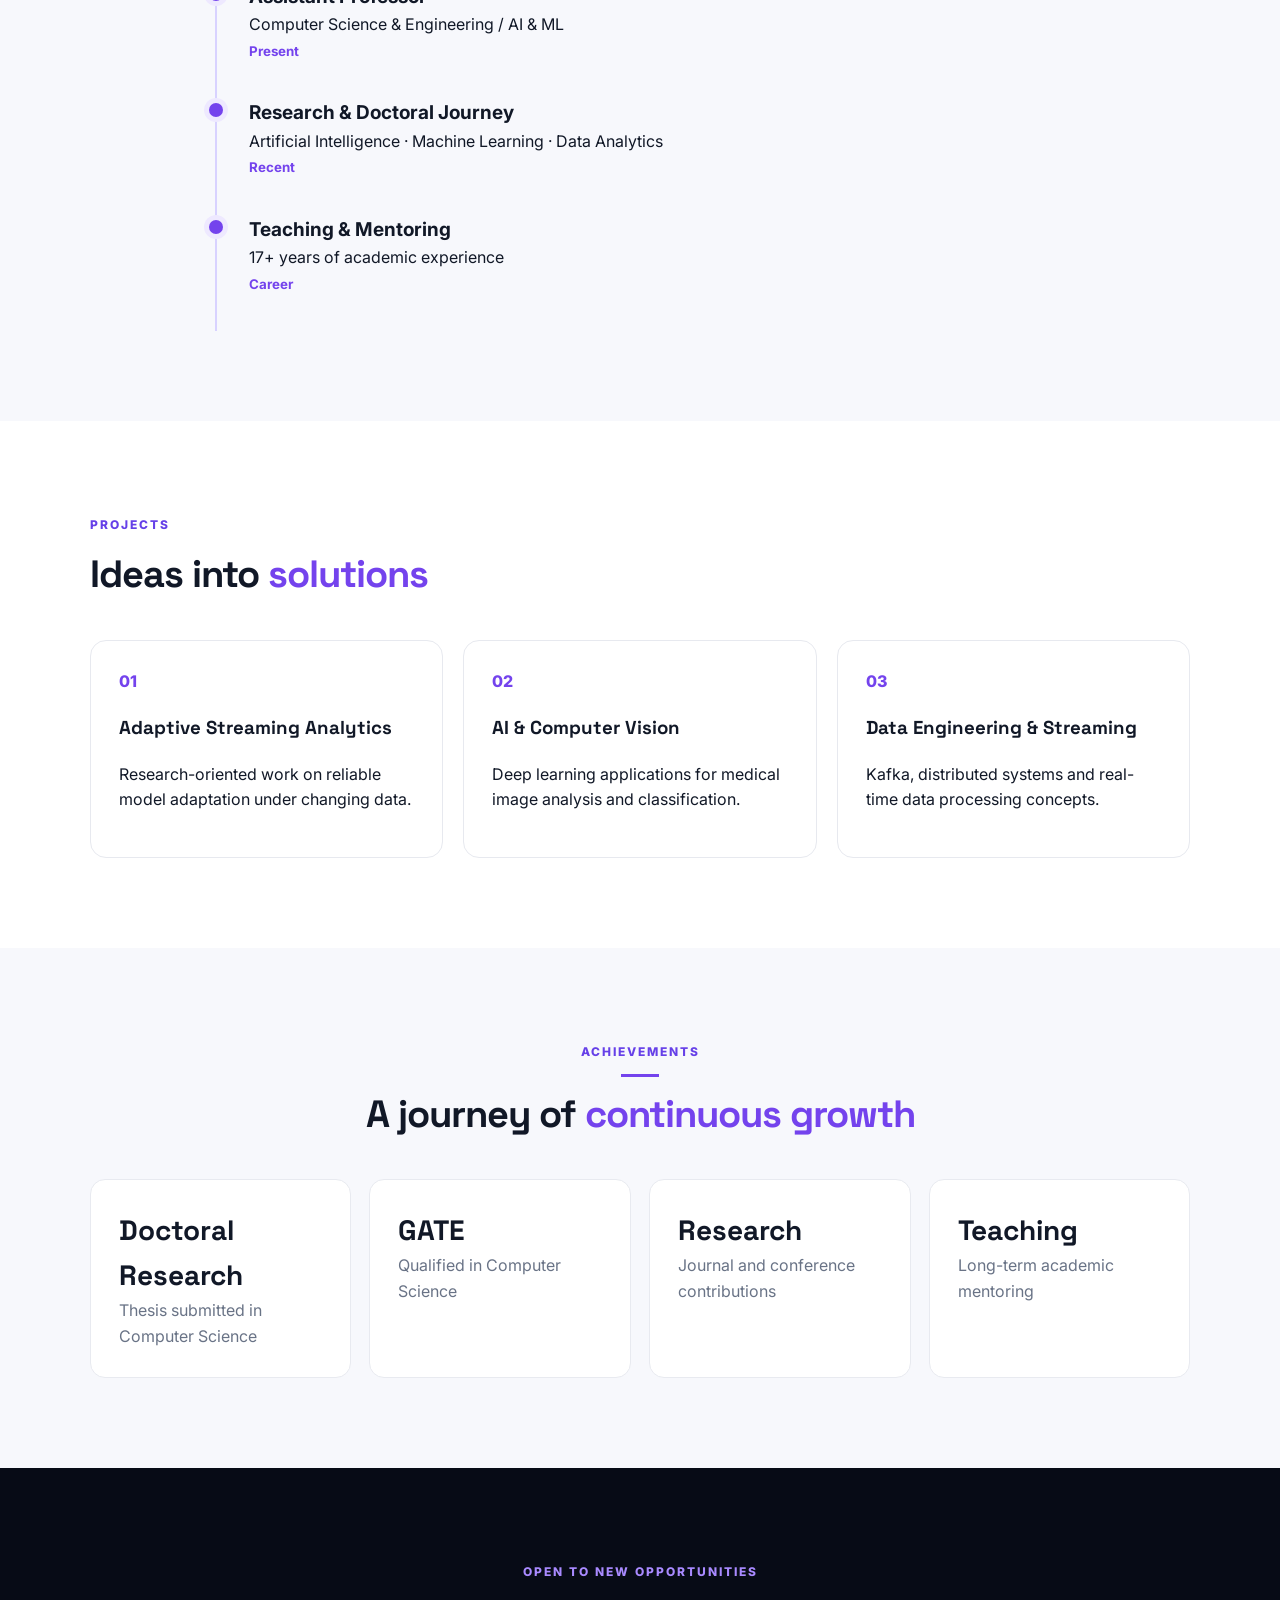
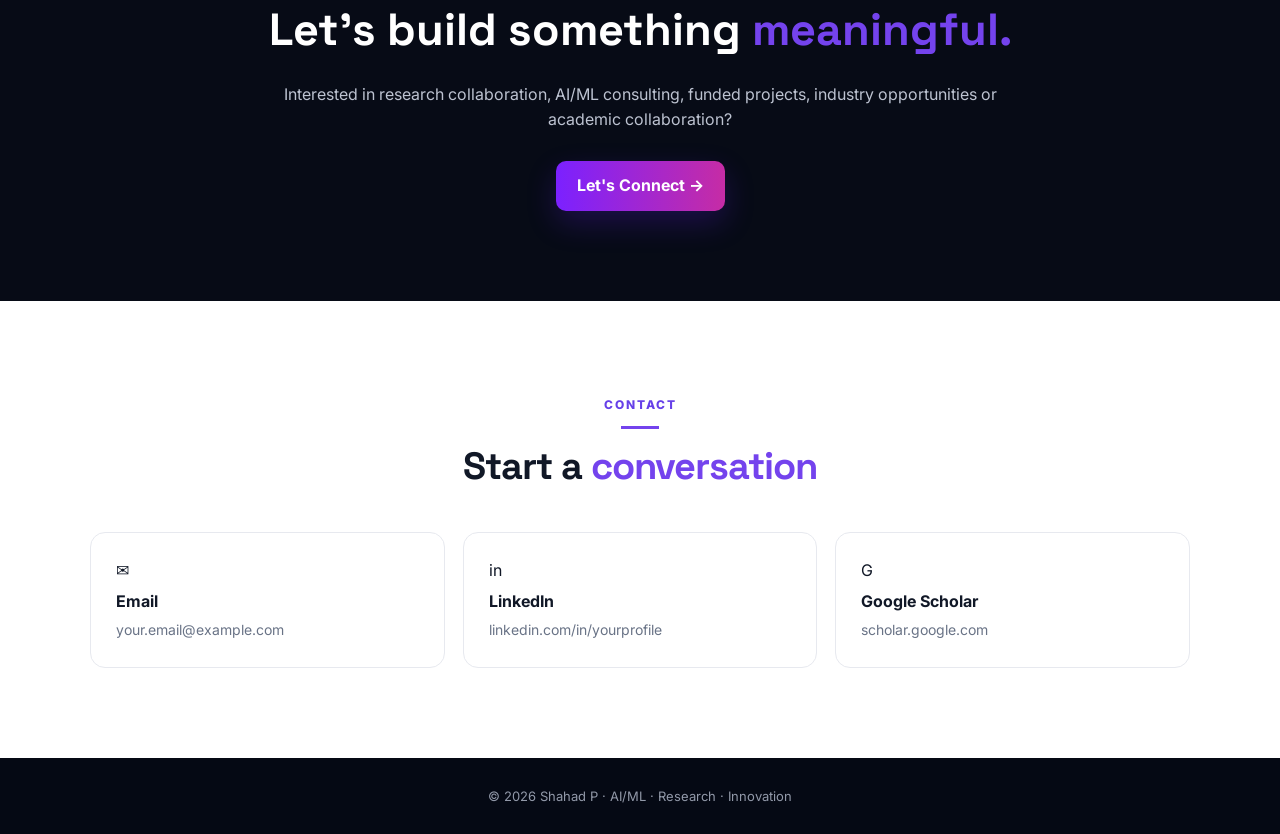
==== commit 427f1637: "Revise meta tags and header text for clarity Updated the title and description meta tags for improve" ====
--- a/index.html
+++ b/index.html
@@ -3,35 +3,387 @@
 <head>
   <meta charset="UTF-8" />
   <meta name="viewport" content="width=device-width, initial-scale=1.0" />
-  <meta name="description" content="Shahad Palathingal — AI/ML Researcher, Academic and Innovator." />
-  <title>Shahad Palathingal | Assistant Professor | JAIN University, Bengaluru</title>
+  <meta name="description" content="Shahad P — Assistant Professor, AI/ML Researcher, Educator and Mentor." />
+  <title>Shahad P | Assistant Professor | AI/ML Researcher</title>
   <link rel="preconnect" href="https://fonts.googleapis.com">
   <link rel="preconnect" href="https://fonts.gstatic.com" crossorigin>
   <link href="https://fonts.googleapis.com/css2?family=Inter:wght@400;500;600;700;800&family=Space+Grotesk:wght@500;600;700&display=swap" rel="stylesheet">
   <link rel="stylesheet" href="styles.css" />
 </head>
+
 <body>
+
   <header class="nav">
-    <a class="brand" href="#home"><span>PS</span> Shahad Palathingal</a>
+    <a class="brand" href="#home"><span>PS</span> Shahad P</a>
     <button class="menu" aria-label="Open menu">☰</button>
+
     <nav>
-      <a class="active" href="#home">Home</a><a href="#about">About</a><a href="#research">Research</a><a href="#publications">Publications</a><a href="#experience">Experience</a><a href="#projects">Projects</a><a href="#achievements">Achievements</a><a href="#contact">Contact</a>
+      <a class="active" href="#home">Home</a>
+      <a href="#about">About</a>
+      <a href="#research">Research</a>
+      <a href="#publications">Publications</a>
+      <a href="#experience">Experience</a>
+      <a href="#projects">Projects</a>
+      <a href="#achievements">Achievements</a>
+      <a href="#contact">Contact</a>
     </nav>
+
     <a class="btn small" href="CV.pdf" download>↓ Download CV</a>
   </header>
+
+
   <main>
-    <h1>Shahad P</h1><h2>Assistant Professor <span>|</span> AI/ML Researcher <span>|</span> Educator &amp; Mentor</h2><p>Researching Adaptive Learning and Intelligent Data Analysis</p>
-    <section class="stats"><div class="stat"><strong>17+</strong><span>Years Experience</span><small>Teaching & Research</small></div><div class="stat"><strong>Doctoral</strong><span>Research</span><small>Thesis Submitted</small></div><div class="stat"><strong>25+</strong><span>Publications</span><small>Journals & Conferences</small></div><div class="stat"><strong>10+</strong><span>Research Initiatives</span><small>Projects & Collaborations</small></div><div class="stat"><strong>1000+</strong><span>Students</span><small>Mentored & Trained</small></div></section>
-    <section id="about" class="section"><div class="section-title"><span>ABOUT</span><h2>Research-driven. <em>Impact-focused.</em></h2></div><div class="about-grid"><div><p class="lead">I work at the intersection of Artificial Intelligence, Machine Learning and Data Analytics, with a strong interest in adaptive and intelligent systems.</p><p>My professional work combines teaching, research, mentoring and technology exploration. I am particularly interested in turning challenging data problems into practical, reliable and explainable solutions.</p></div><div class="quote-card">“Research becomes meaningful when it creates knowledge that can be translated into useful solutions.”</div></div></section>
-    <section id="research" class="section light"><div class="section-title center"><span>RESEARCH EXPERTISE</span><h2>Areas I <em>explore</em></h2></div><div class="expertise"><div>🧠<b>Artificial Intelligence</b></div><div>🤖<b>Machine Learning</b></div><div>📊<b>Data Science & Analytics</b></div><div>⚡<b>Streaming Data Analytics</b></div><div>🔄<b>Adaptive Learning & Concept Drift</b></div><div>🔗<b>Big Data & Distributed Systems</b></div></div><div class="section-title center research-head"><span>RESEARCH HIGHLIGHTS</span><h2>Selected <em>work</em></h2></div><div class="cards"><article class="research-card"><div class="card-icon">iM</div><h3>i-MAAR Framework</h3><p>Adaptive model selection for non-stationary streaming data.</p><a href="#">View Details →</a></article><article class="research-card"><div class="card-icon brain">MRI</div><h3>YOLOv8-based Brain Tumor Detection</h3><p>Multiclass brain tumor detection and classification using 3D MRI data.</p><a href="#">View Details →</a></article><article class="research-card"><div class="card-icon stream">∞</div><h3>Streaming Data Analysis</h3><p>Concept drift detection, model adaptation and performance optimization.</p><a href="#">View Details →</a></article></div></section>
-    <section id="publications" class="section"><div class="section-title"><span>PUBLICATIONS</span><h2>Research that <em>contributes</em></h2></div><div class="publication"><div class="pub-year">2026</div><div><h3>Publication Title Goes Here</h3><p>Journal / Conference · DOI</p></div></div><div class="publication"><div class="pub-year">2026</div><div><h3>Another Research Publication</h3><p>Journal / Conference · DOI</p></div></div><a class="text-link" href="#">View all publications →</a></section>
-    <section id="experience" class="section light"><div class="section-title center"><span>EXPERIENCE</span><h2>Academic & <em>professional journey</em></h2></div><div class="timeline"><div><b>Assistant Professor</b><span>Computer Science & Engineering / AI & ML</span><small>Present</small></div><div><b>Research & Doctoral Journey</b><span>Artificial Intelligence · Machine Learning · Data Analytics</span><small>Recent</small></div><div><b>Teaching & Mentoring</b><span>17+ years of academic experience</span><small>Career</small></div></div></section>
-    <section id="projects" class="section"><div class="section-title"><span>PROJECTS</span><h2>Ideas into <em>solutions</em></h2></div><div class="project-grid"><div class="project"><span>01</span><h3>Adaptive Streaming Analytics</h3><p>Research-oriented work on reliable model adaptation under changing data.</p></div><div class="project"><span>02</span><h3>AI & Computer Vision</h3><p>Deep learning applications for medical image analysis and classification.</p></div><div class="project"><span>03</span><h3>Data Engineering & Streaming</h3><p>Kafka, distributed systems and real-time data processing concepts.</p></div></div></section>
-    <section id="achievements" class="section light"><div class="section-title center"><span>ACHIEVEMENTS</span><h2>A journey of <em>continuous growth</em></h2></div><div class="achievement-grid"><div><strong>Doctoral Research</strong><span>Thesis submitted in Computer Science</span></div><div><strong>GATE</strong><span>Qualified in Computer Science</span></div><div><strong>Research</strong><span>Journal and conference contributions</span></div><div><strong>Teaching</strong><span>Long-term academic mentoring</span></div></div></section>
-    <section class="cta"><div><span>OPEN TO NEW OPPORTUNITIES</span><h2>Let's build something <em>meaningful.</em></h2><p>Interested in research collaboration, AI/ML consulting, funded projects, industry opportunities or academic collaboration?</p><a class="btn primary" href="#contact">Let's Connect →</a></div></section>
-    <section id="contact" class="section contact"><div class="section-title center"><span>CONTACT</span><h2>Start a <em>conversation</em></h2></div><div class="contact-grid"><a href="mailto:your.email@example.com">✉<b>Email</b><span>your.email@example.com</span></a><a href="#">in<b>LinkedIn</b><span>linkedin.com/in/yourprofile</span></a><a href="#">G<b>Google Scholar</b><span>scholar.google.com</span></a></div></section>
+
+    <!-- HERO SECTION -->
+    <section id="home" class="hero">
+
+      <div class="network"></div>
+
+      <div class="hero-copy">
+        <h1>Shahad P</h1>
+
+        <h2>
+          Assistant Professor
+          <span>|</span>
+          AI/ML Researcher
+          <span>|</span>
+          Educator &amp; Mentor
+        </h2>
+
+        <p>
+          Researching Adaptive Learning and Intelligent Data Analysis
+        </p>
+      </div>
+
+      <div class="hero-photo">
+        <img
+          src="Sha.jpeg"
+          alt="Shahad P"
+          style="width:min(390px,90%);height:475px;object-fit:cover;object-position:center top;border-radius:190px 190px 0 0;border:1px solid rgba(255,255,255,.12);box-shadow:0 0 100px rgba(91,56,255,.18);"
+        >
+      </div>
+
+    </section>
+
+
+    <!-- STATS -->
+    <section class="stats">
+
+      <div class="stat">
+        <strong>17+</strong>
+        <span>Years Experience</span>
+        <small>Teaching & Research</small>
+      </div>
+
+      <div class="stat">
+        <strong>Doctoral</strong>
+        <span>Research</span>
+        <small>Thesis Submitted</small>
+      </div>
+
+      <div class="stat">
+        <strong>25+</strong>
+        <span>Publications</span>
+        <small>Journals & Conferences</small>
+      </div>
+
+      <div class="stat">
+        <strong>10+</strong>
+        <span>Research Initiatives</span>
+        <small>Projects & Collaborations</small>
+      </div>
+
+      <div class="stat">
+        <strong>1000+</strong>
+        <span>Students</span>
+        <small>Mentored & Trained</small>
+      </div>
+
+    </section>
+
+
+    <!-- ABOUT -->
+    <section id="about" class="section">
+
+      <div class="section-title">
+        <span>ABOUT</span>
+        <h2>Research-driven. <em>Impact-focused.</em></h2>
+      </div>
+
+      <div class="about-grid">
+
+        <div>
+          <p class="lead">
+            I work at the intersection of Artificial Intelligence, Machine Learning and Data Analytics, with a strong interest in adaptive and intelligent systems.
+          </p>
+
+          <p>
+            My professional work combines teaching, research, mentoring and technology exploration. I am particularly interested in turning challenging data problems into practical, reliable and explainable solutions.
+          </p>
+        </div>
+
+        <div class="quote-card">
+          “Research becomes meaningful when it creates knowledge that can be translated into useful solutions.”
+        </div>
+
+      </div>
+
+    </section>
+
+
+    <!-- RESEARCH -->
+    <section id="research" class="section light">
+
+      <div class="section-title center">
+        <span>RESEARCH EXPERTISE</span>
+        <h2>Areas I <em>explore</em></h2>
+      </div>
+
+      <div class="expertise">
+
+        <div>🧠<b>Artificial Intelligence</b></div>
+
+        <div>🤖<b>Machine Learning</b></div>
+
+        <div>📊<b>Data Science & Analytics</b></div>
+
+        <div>⚡<b>Streaming Data Analytics</b></div>
+
+        <div>🔄<b>Adaptive Learning & Concept Drift</b></div>
+
+        <div>🔗<b>Big Data & Distributed Systems</b></div>
+
+      </div>
+
+
+      <div class="section-title center research-head">
+        <span>RESEARCH HIGHLIGHTS</span>
+        <h2>Selected <em>work</em></h2>
+      </div>
+
+
+      <div class="cards">
+
+        <article class="research-card">
+          <div class="card-icon">iM</div>
+          <h3>i-MAAR Framework</h3>
+          <p>Adaptive model selection for non-stationary streaming data.</p>
+          <a href="#">View Details →</a>
+        </article>
+
+        <article class="research-card">
+          <div class="card-icon brain">MRI</div>
+          <h3>YOLOv8-based Brain Tumor Detection</h3>
+          <p>Multiclass brain tumor detection and classification using 3D MRI data.</p>
+          <a href="#">View Details →</a>
+        </article>
+
+        <article class="research-card">
+          <div class="card-icon stream">∞</div>
+          <h3>Streaming Data Analysis</h3>
+          <p>Concept drift detection, model adaptation and performance optimization.</p>
+          <a href="#">View Details →</a>
+        </article>
+
+      </div>
+
+    </section>
+
+
+    <!-- PUBLICATIONS -->
+    <section id="publications" class="section">
+
+      <div class="section-title">
+        <span>PUBLICATIONS</span>
+        <h2>Research that <em>contributes</em></h2>
+      </div>
+
+      <div class="publication">
+        <div class="pub-year">2026</div>
+        <div>
+          <h3>Publication Title Goes Here</h3>
+          <p>Journal / Conference · DOI</p>
+        </div>
+      </div>
+
+      <div class="publication">
+        <div class="pub-year">2026</div>
+        <div>
+          <h3>Another Research Publication</h3>
+          <p>Journal / Conference · DOI</p>
+        </div>
+      </div>
+
+      <a class="text-link" href="#">View all publications →</a>
+
+    </section>
+
+
+    <!-- EXPERIENCE -->
+    <section id="experience" class="section light">
+
+      <div class="section-title center">
+        <span>EXPERIENCE</span>
+        <h2>Academic & <em>professional journey</em></h2>
+      </div>
+
+      <div class="timeline">
+
+        <div>
+          <b>Assistant Professor</b>
+          <span>Computer Science & Engineering / AI & ML</span>
+          <small>Present</small>
+        </div>
+
+        <div>
+          <b>Research & Doctoral Journey</b>
+          <span>Artificial Intelligence · Machine Learning · Data Analytics</span>
+          <small>Recent</small>
+        </div>
+
+        <div>
+          <b>Teaching & Mentoring</b>
+          <span>17+ years of academic experience</span>
+          <small>Career</small>
+        </div>
+
+      </div>
+
+    </section>
+
+
+    <!-- PROJECTS -->
+    <section id="projects" class="section">
+
+      <div class="section-title">
+        <span>PROJECTS</span>
+        <h2>Ideas into <em>solutions</em></h2>
+      </div>
+
+      <div class="project-grid">
+
+        <div class="project">
+          <span>01</span>
+          <h3>Adaptive Streaming Analytics</h3>
+          <p>Research-oriented work on reliable model adaptation under changing data.</p>
+        </div>
+
+        <div class="project">
+          <span>02</span>
+          <h3>AI & Computer Vision</h3>
+          <p>Deep learning applications for medical image analysis and classification.</p>
+        </div>
+
+        <div class="project">
+          <span>03</span>
+          <h3>Data Engineering & Streaming</h3>
+          <p>Kafka, distributed systems and real-time data processing concepts.</p>
+        </div>
+
+      </div>
+
+    </section>
+
+
+    <!-- ACHIEVEMENTS -->
+    <section id="achievements" class="section light">
+
+      <div class="section-title center">
+        <span>ACHIEVEMENTS</span>
+        <h2>A journey of <em>continuous growth</em></h2>
+      </div>
+
+      <div class="achievement-grid">
+
+        <div>
+          <strong>Doctoral Research</strong>
+          <span>Thesis submitted in Computer Science</span>
+        </div>
+
+        <div>
+          <strong>GATE</strong>
+          <span>Qualified in Computer Science</span>
+        </div>
+
+        <div>
+          <strong>Research</strong>
+          <span>Journal and conference contributions</span>
+        </div>
+
+        <div>
+          <strong>Teaching</strong>
+          <span>Long-term academic mentoring</span>
+        </div>
+
+      </div>
+
+    </section>
+
+
+    <!-- CTA -->
+    <section class="cta">
+
+      <div>
+
+        <span>OPEN TO NEW OPPORTUNITIES</span>
+
+        <h2>
+          Let's build something <em>meaningful.</em>
+        </h2>
+
+        <p>
+          Interested in research collaboration, AI/ML consulting, funded projects, industry opportunities or academic collaboration?
+        </p>
+
+        <a class="btn primary" href="#contact">
+          Let's Connect →
+        </a>
+
+      </div>
+
+    </section>
+
+
+    <!-- CONTACT -->
+    <section id="contact" class="section contact">
+
+      <div class="section-title center">
+        <span>CONTACT</span>
+        <h2>Start a <em>conversation</em></h2>
+      </div>
+
+      <div class="contact-grid">
+
+        <a href="mailto:your.email@example.com">
+          ✉
+          <b>Email</b>
+          <span>your.email@example.com</span>
+        </a>
+
+        <a href="#">
+          in
+          <b>LinkedIn</b>
+          <span>linkedin.com/in/yourprofile</span>
+        </a>
+
+        <a href="#">
+          G
+          <b>Google Scholar</b>
+          <span>scholar.google.com</span>
+        </a>
+
+      </div>
+
+    </section>
+
   </main>
-  <footer>© 2026 Shahad Palathingal · AI/ML · Research · Innovation</footer>
+
+
+  <footer>
+    © 2026 Shahad P · AI/ML · Research · Innovation
+  </footer>
+
   <script src="script.js"></script>
+
 </body>
 </html>
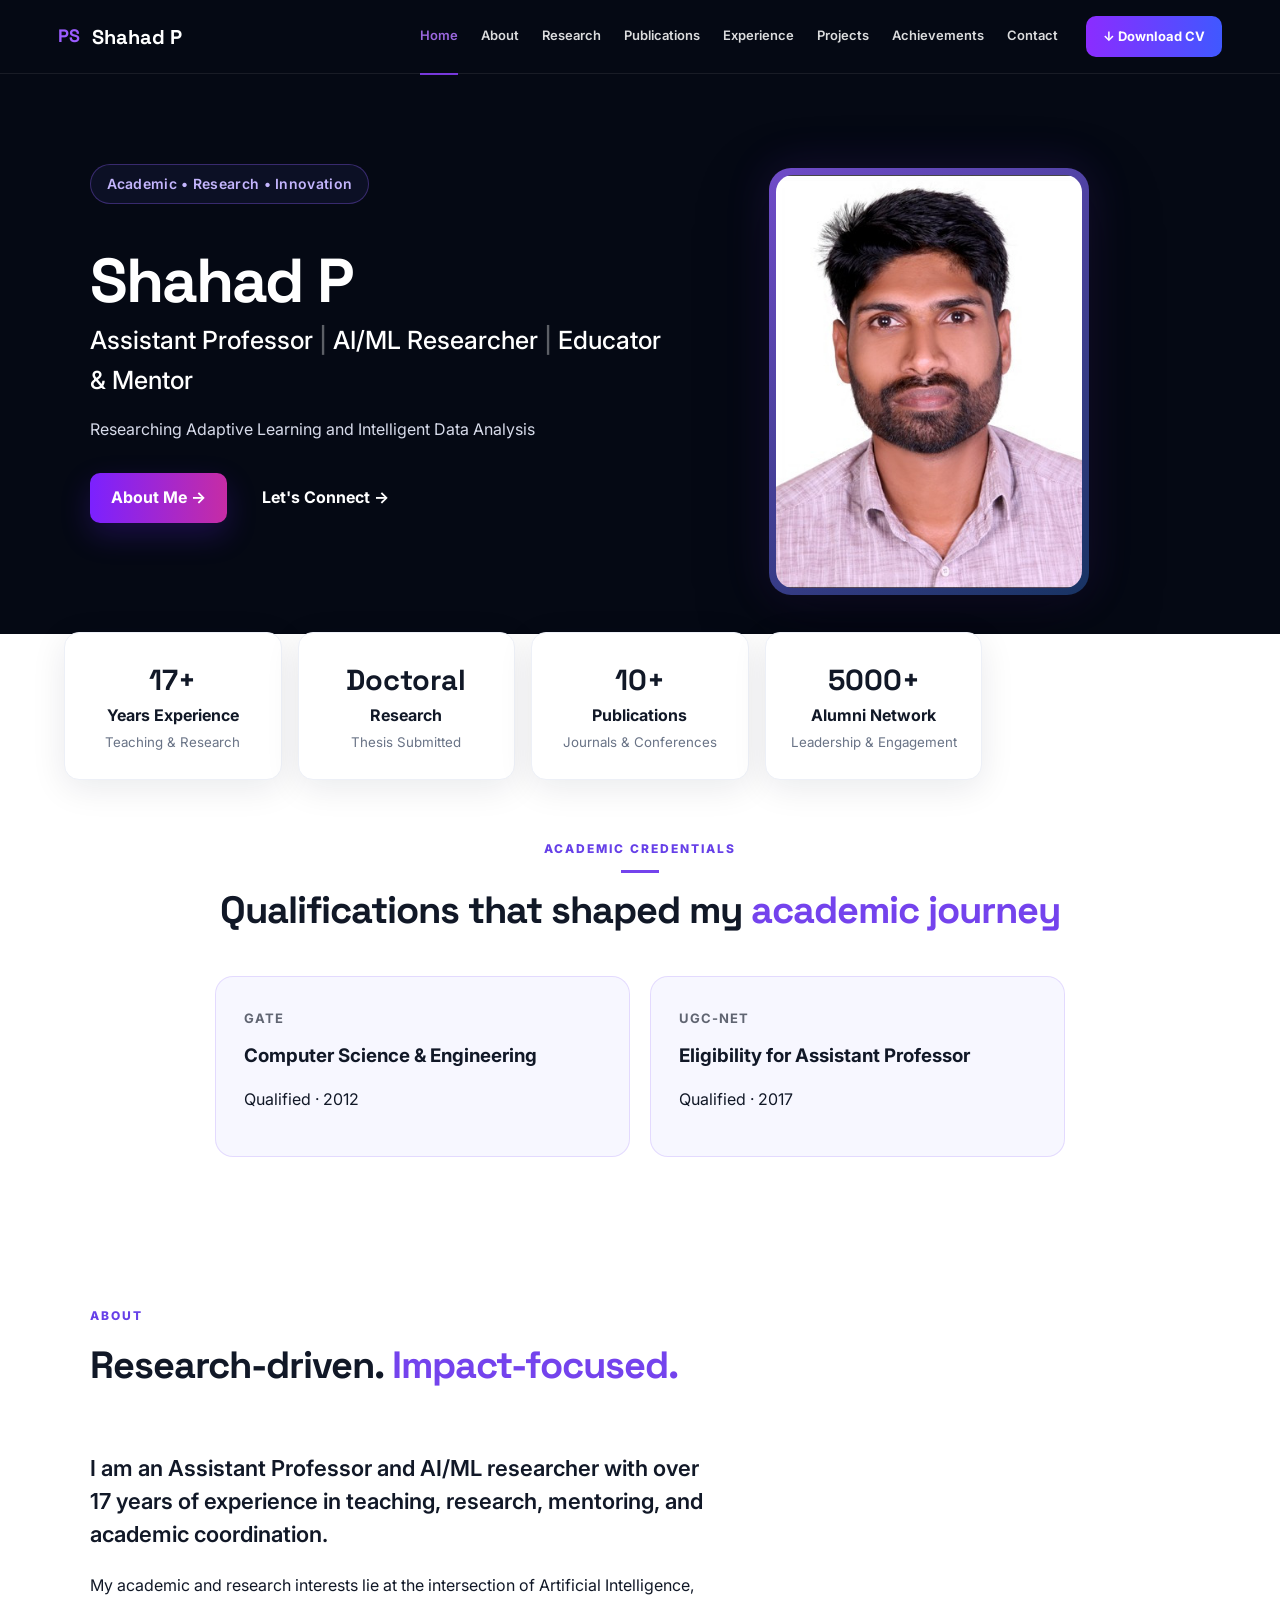
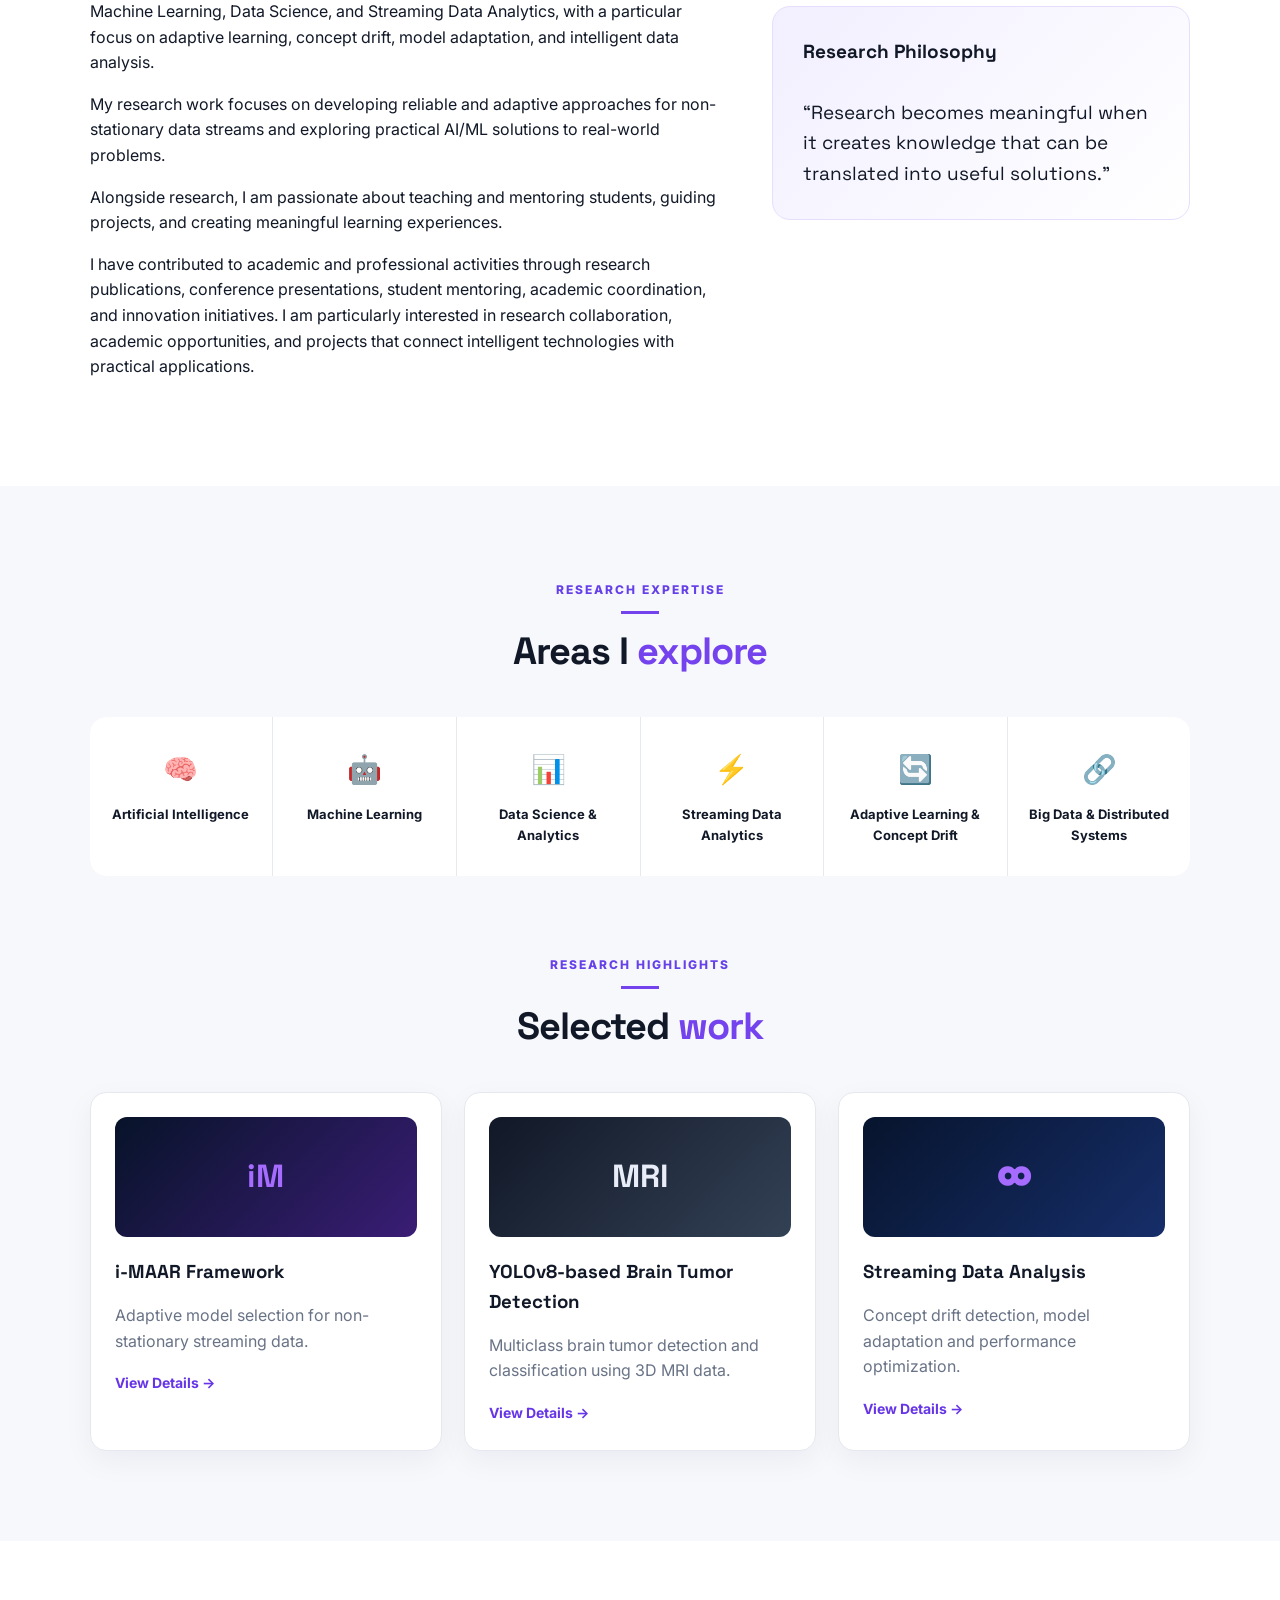
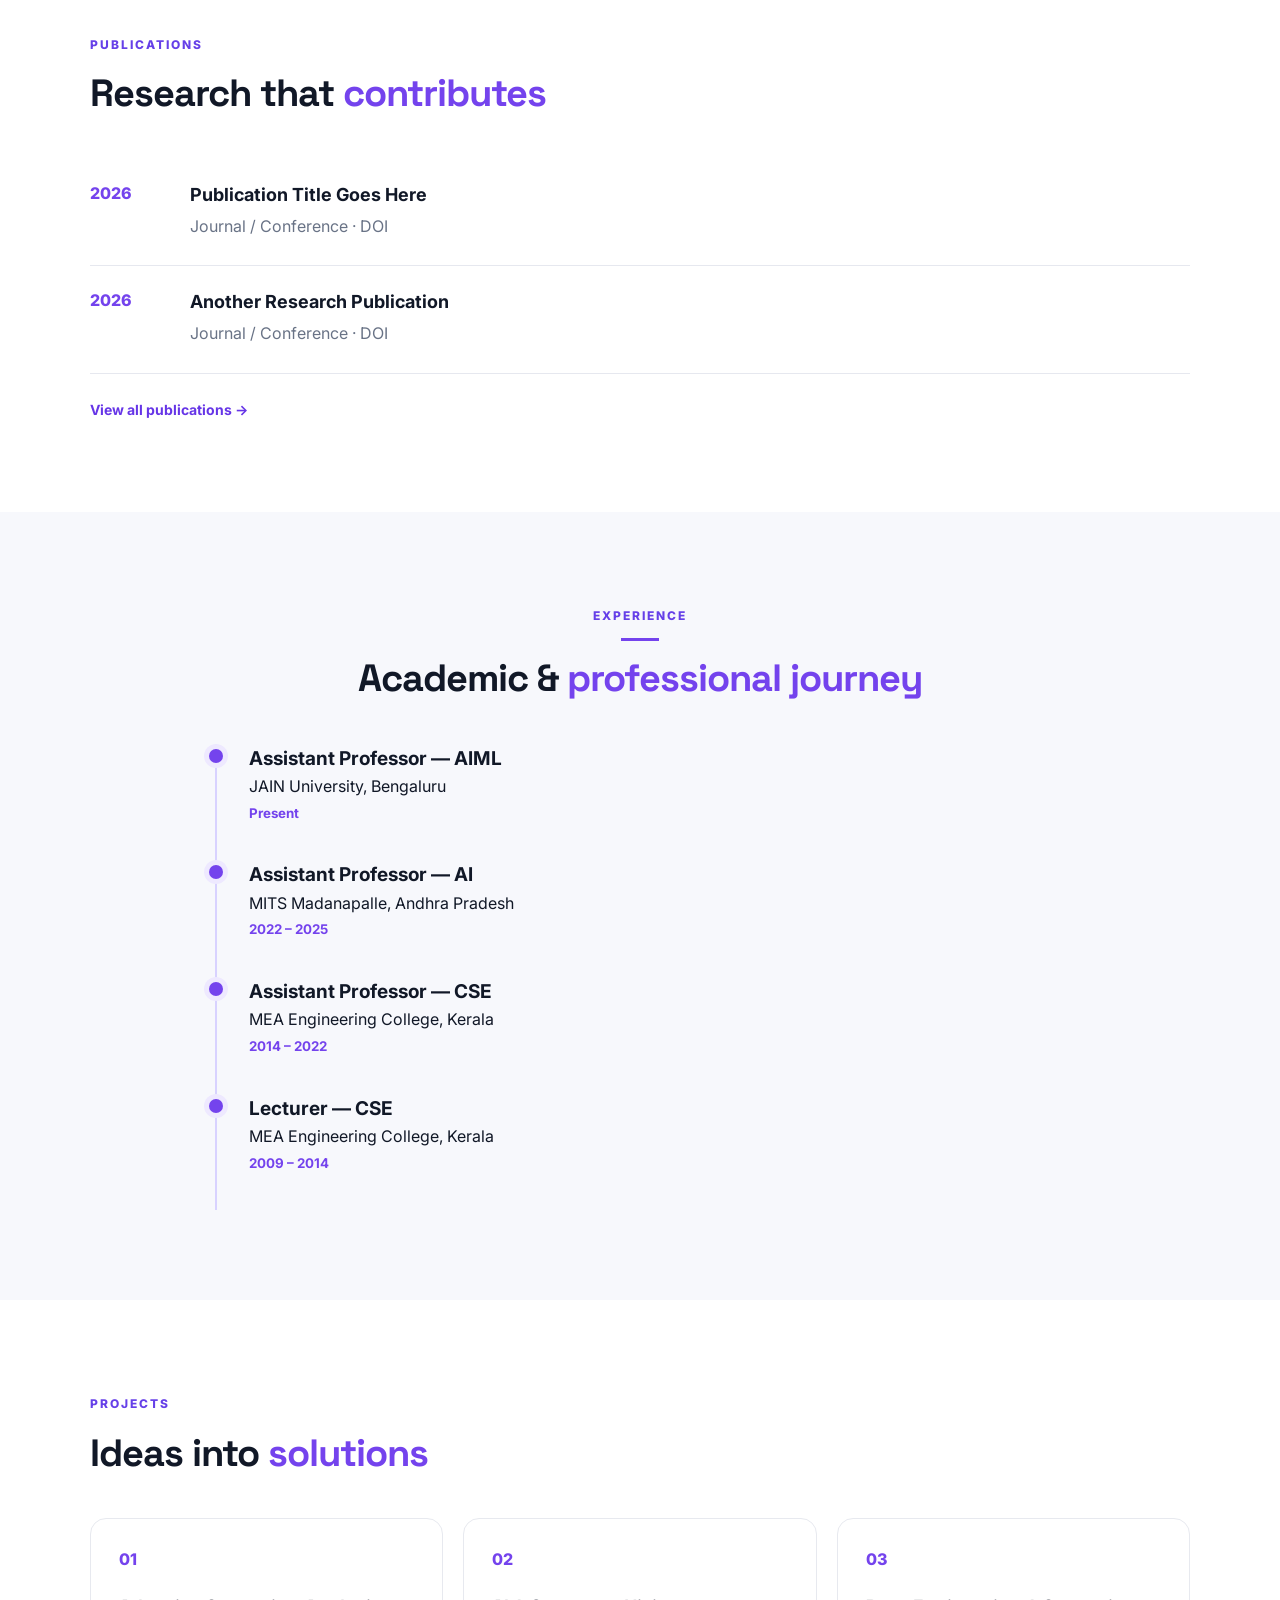
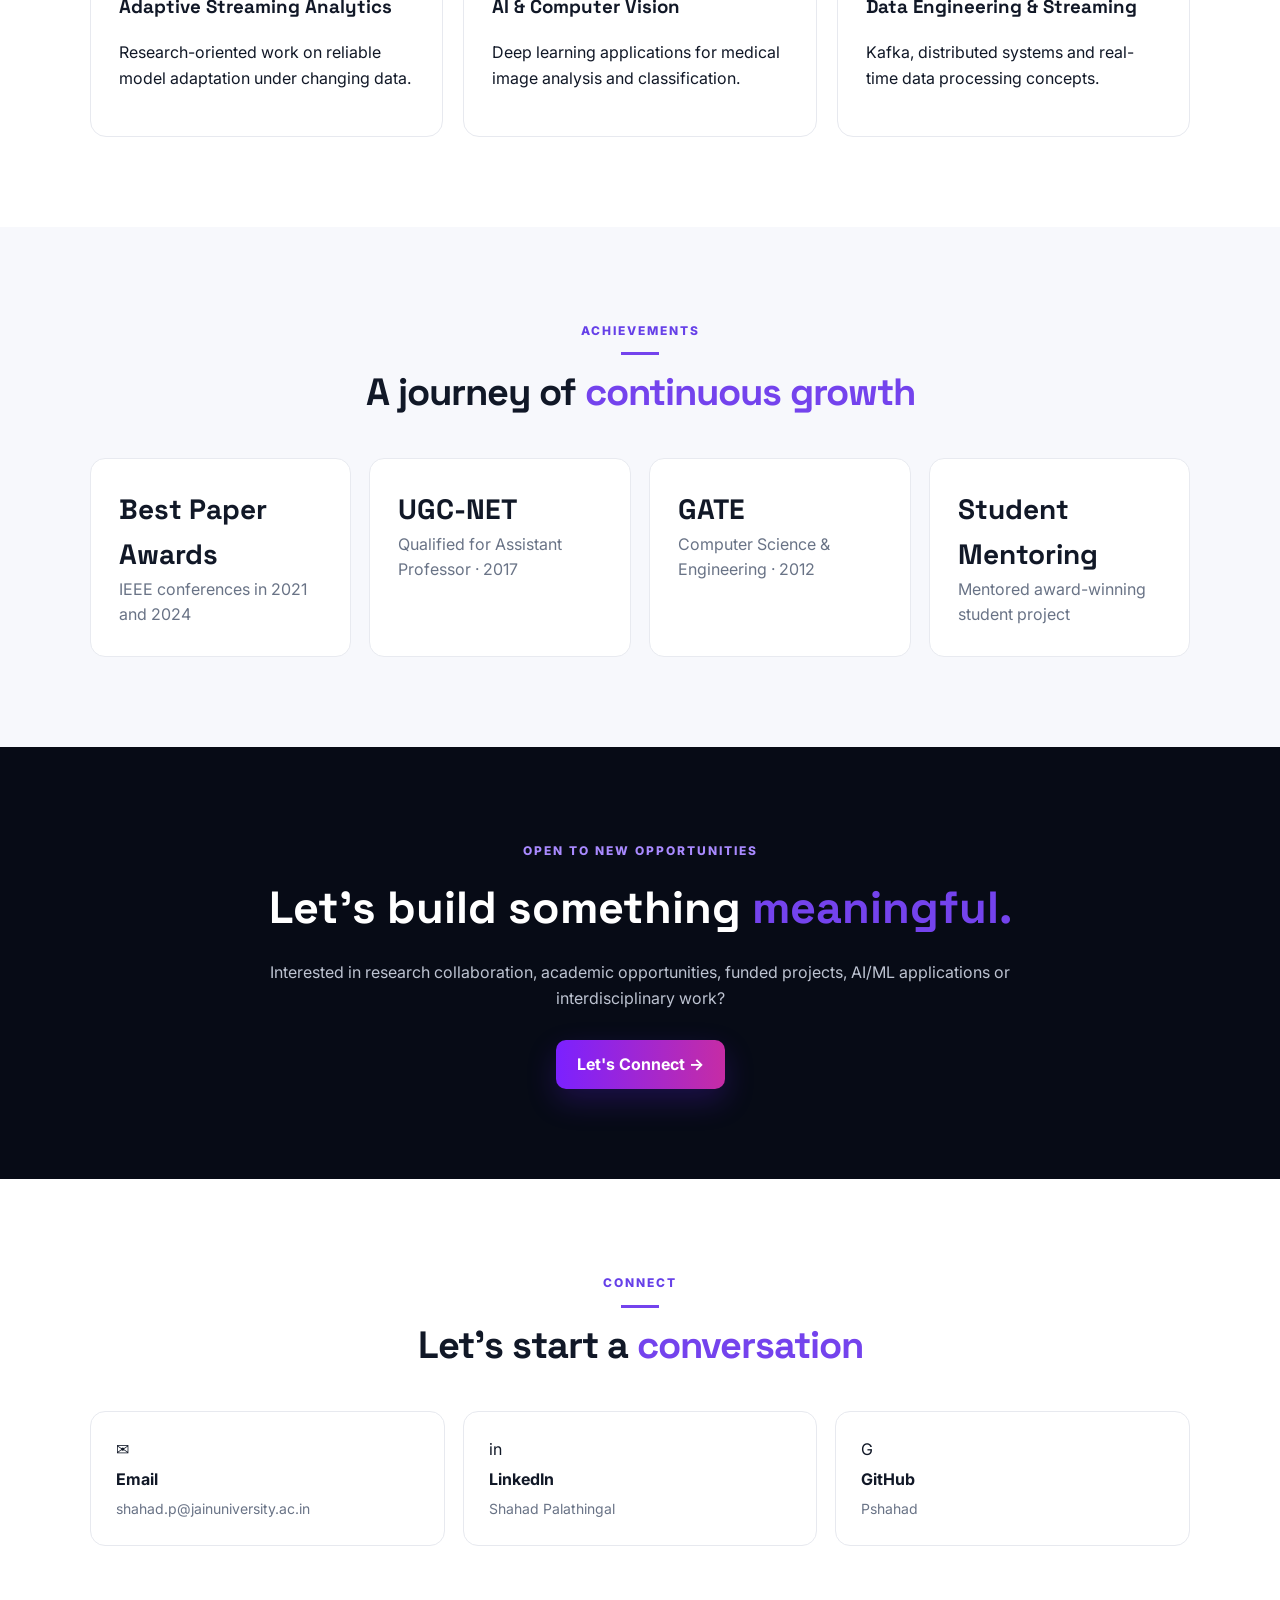
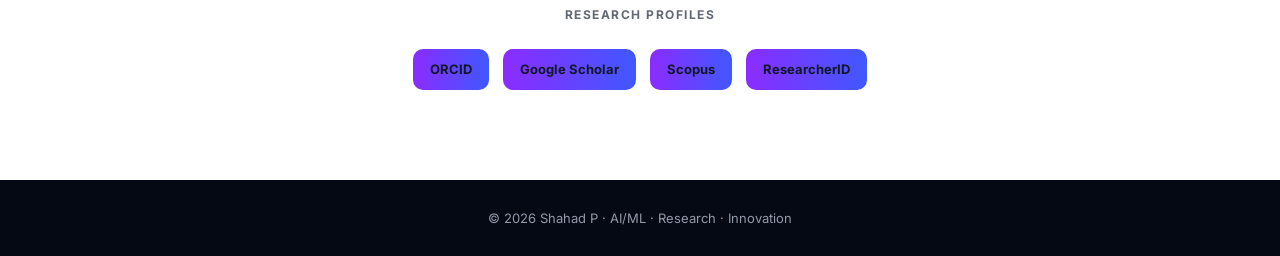
==== commit 1f1d5cf1: "Refactor HTML structure and improve formatting" ====
--- a/index.html
+++ b/index.html
@@ -1,341 +1,1082 @@
 <!DOCTYPE html>
 <html lang="en">
+
 <head>
+
   <meta charset="UTF-8" />
-  <meta name="viewport" content="width=device-width, initial-scale=1.0" />
-  <meta name="description" content="Shahad P — Assistant Professor, AI/ML Researcher, Educator and Mentor." />
-  <title>Shahad P | Assistant Professor | AI/ML Researcher</title>
+
+  <meta
+    name="viewport"
+    content="width=device-width, initial-scale=1.0"
+  />
+
+  <meta
+    name="description"
+    content="Shahad P — Assistant Professor, AI/ML Researcher, Educator and Mentor."
+  />
+
+  <title>
+    Shahad P | Assistant Professor | AI/ML Researcher
+  </title>
+
   <link rel="preconnect" href="https://fonts.googleapis.com">
-  <link rel="preconnect" href="https://fonts.gstatic.com" crossorigin>
-  <link href="https://fonts.googleapis.com/css2?family=Inter:wght@400;500;600;700;800&family=Space+Grotesk:wght@500;600;700&display=swap" rel="stylesheet">
-  <link rel="stylesheet" href="styles.css" />
+
+  <link
+    rel="preconnect"
+    href="https://fonts.gstatic.com"
+    crossorigin
+  >
+
+  <link
+    href="https://fonts.googleapis.com/css2?family=Inter:wght@400;500;600;700;800&family=Space+Grotesk:wght@500;600;700&display=swap"
+    rel="stylesheet"
+  >
+
+  <link
+    rel="stylesheet"
+    href="styles.css"
+  />
+
 </head>
 
+
 <body>
 
+
+  <!-- ================= NAVIGATION ================= -->
+
   <header class="nav">
-    <a class="brand" href="#home"><span>PS</span> Shahad P</a>
-    <button class="menu" aria-label="Open menu">☰</button>
+
+    <a
+      class="brand"
+      href="#home"
+    >
+      <span>PS</span>
+      Shahad P
+    </a>
+
+
+    <button
+      class="menu"
+      aria-label="Open menu"
+    >
+      ☰
+    </button>
+
 
     <nav>
-      <a class="active" href="#home">Home</a>
-      <a href="#about">About</a>
-      <a href="#research">Research</a>
-      <a href="#publications">Publications</a>
-      <a href="#experience">Experience</a>
-      <a href="#projects">Projects</a>
-      <a href="#achievements">Achievements</a>
-      <a href="#contact">Contact</a>
+
+      <a
+        class="active"
+        href="#home"
+      >
+        Home
+      </a>
+
+      <a href="#about">
+        About
+      </a>
+
+      <a href="#research">
+        Research
+      </a>
+
+      <a href="#publications">
+        Publications
+      </a>
+
+      <a href="#experience">
+        Experience
+      </a>
+
+      <a href="#projects">
+        Projects
+      </a>
+
+      <a href="#achievements">
+        Achievements
+      </a>
+
+      <a href="#contact">
+        Contact
+      </a>
+
     </nav>
 
-    <a class="btn small" href="CV.pdf" download>↓ Download CV</a>
+
+    <a
+      class="btn small"
+      href="CV.pdf"
+      download
+    >
+      ↓ Download CV
+    </a>
+
   </header>
 
 
+
+  <!-- ================= MAIN ================= -->
+
   <main>
 
-    <!-- HERO SECTION -->
-    <section id="home" class="hero">
-
-      <div class="network"></div>
+
+    <!-- ================= HERO ================= -->
+
+    <section
+      id="home"
+      class="hero"
+    >
 
       <div class="hero-copy">
-        <h1>Shahad P</h1>
+
+
+        <span
+          style="
+            display:inline-block;
+            padding:8px 16px;
+            margin-bottom:22px;
+            border:1px solid rgba(139,92,246,.35);
+            border-radius:30px;
+            color:#c4b5fd;
+            background:rgba(99,102,241,.08);
+            font-size:14px;
+            font-weight:600;
+            letter-spacing:.3px;
+          "
+        >
+          Academic • Research • Innovation
+        </span>
+
+
+        <h1>
+          Shahad P
+        </h1>
+
 
         <h2>
+
           Assistant Professor
+
           <span>|</span>
+
           AI/ML Researcher
+
           <span>|</span>
+
           Educator &amp; Mentor
+
         </h2>
+
 
         <p>
           Researching Adaptive Learning and Intelligent Data Analysis
         </p>
-      </div>
-
-      <div class="hero-photo">
-        <img
-          src="Sha.jpeg"
-          alt="Shahad P"
-          style="width:min(390px,90%);height:475px;object-fit:cover;object-position:center top;border-radius:190px 190px 0 0;border:1px solid rgba(255,255,255,.12);box-shadow:0 0 100px rgba(91,56,255,.18);"
+
+
+        <div
+          style="
+            display:flex;
+            gap:14px;
+            margin-top:30px;
+            flex-wrap:wrap;
+          "
         >
+
+          <a
+            class="btn primary"
+            href="#about"
+          >
+            About Me →
+          </a>
+
+
+          <a
+            class="btn"
+            href="#contact"
+          >
+            Let's Connect →
+          </a>
+
+        </div>
+
+
+      </div>
+
+
+
+      <!-- ================= PROFILE PHOTO ================= -->
+
+      <div
+        class="hero-photo"
+        style="
+          display:flex;
+          justify-content:center;
+          align-items:center;
+        "
+      >
+
+        <div
+          style="
+            width:min(320px,80vw);
+            aspect-ratio:3/4;
+            padding:7px;
+            border-radius:22px;
+            background:linear-gradient(
+              145deg,
+              rgba(139,92,246,.8),
+              rgba(59,130,246,.35)
+            );
+            box-shadow:
+              0 25px 70px rgba(0,0,0,.35),
+              0 0 45px rgba(124,58,237,.16);
+          "
+        >
+
+          <img
+            src="Sha.jpeg"
+            alt="Shahad P"
+            style="
+              display:block;
+              width:100%;
+              height:100%;
+              object-fit:cover;
+              object-position:center top;
+              border-radius:17px;
+            "
+          >
+
+        </div>
+
       </div>
 
     </section>
 
 
-    <!-- STATS -->
+
+    <!-- ================= STATISTICS ================= -->
+
     <section class="stats">
 
+
       <div class="stat">
-        <strong>17+</strong>
-        <span>Years Experience</span>
-        <small>Teaching & Research</small>
-      </div>
+
+        <strong>
+          17+
+        </strong>
+
+        <span>
+          Years Experience
+        </span>
+
+        <small>
+          Teaching &amp; Research
+        </small>
+
+      </div>
+
 
       <div class="stat">
-        <strong>Doctoral</strong>
-        <span>Research</span>
-        <small>Thesis Submitted</small>
-      </div>
+
+        <strong>
+          Doctoral
+        </strong>
+
+        <span>
+          Research
+        </span>
+
+        <small>
+          Thesis Submitted
+        </small>
+
+      </div>
+
 
       <div class="stat">
-        <strong>25+</strong>
-        <span>Publications</span>
-        <small>Journals & Conferences</small>
-      </div>
+
+        <strong>
+          10+
+        </strong>
+
+        <span>
+          Publications
+        </span>
+
+        <small>
+          Journals &amp; Conferences
+        </small>
+
+      </div>
+
 
       <div class="stat">
-        <strong>10+</strong>
-        <span>Research Initiatives</span>
-        <small>Projects & Collaborations</small>
-      </div>
-
-      <div class="stat">
-        <strong>1000+</strong>
-        <span>Students</span>
-        <small>Mentored & Trained</small>
-      </div>
+
+        <strong>
+          5000+
+        </strong>
+
+        <span>
+          Alumni Network
+        </span>
+
+        <small>
+          Leadership &amp; Engagement
+        </small>
+
+      </div>
+
 
     </section>
 
 
-    <!-- ABOUT -->
-    <section id="about" class="section">
+
+    <!-- ================= ACADEMIC CREDENTIALS ================= -->
+
+    <section
+      class="section"
+      style="
+        padding-top:55px;
+        padding-bottom:55px;
+      "
+    >
+
+      <div
+        class="section-title center"
+      >
+
+        <span>
+          ACADEMIC CREDENTIALS
+        </span>
+
+        <h2>
+          Qualifications that shaped my
+          <em>academic journey</em>
+        </h2>
+
+      </div>
+
+
+      <div
+        style="
+          display:grid;
+          grid-template-columns:repeat(2,minmax(0,1fr));
+          gap:20px;
+          max-width:850px;
+          margin:35px auto 0;
+        "
+      >
+
+
+        <div
+          style="
+            padding:28px;
+            border:1px solid rgba(139,92,246,.18);
+            border-radius:18px;
+            background:rgba(99,102,241,.05);
+          "
+        >
+
+          <span
+            style="
+              font-size:13px;
+              font-weight:700;
+              letter-spacing:1px;
+              opacity:.65;
+            "
+          >
+            GATE
+          </span>
+
+          <h3
+            style="
+              margin:10px 0 6px;
+            "
+          >
+            Computer Science &amp; Engineering
+          </h3>
+
+          <p>
+            Qualified · 2012
+          </p>
+
+        </div>
+
+
+        <div
+          style="
+            padding:28px;
+            border:1px solid rgba(139,92,246,.18);
+            border-radius:18px;
+            background:rgba(99,102,241,.05);
+          "
+        >
+
+          <span
+            style="
+              font-size:13px;
+              font-weight:700;
+              letter-spacing:1px;
+              opacity:.65;
+            "
+          >
+            UGC-NET
+          </span>
+
+          <h3
+            style="
+              margin:10px 0 6px;
+            "
+          >
+            Eligibility for Assistant Professor
+          </h3>
+
+          <p>
+            Qualified · 2017
+          </p>
+
+        </div>
+
+
+      </div>
+
+    </section>
+
+
+
+    <!-- ================= ABOUT ================= -->
+
+    <section
+      id="about"
+      class="section"
+    >
 
       <div class="section-title">
-        <span>ABOUT</span>
-        <h2>Research-driven. <em>Impact-focused.</em></h2>
-      </div>
+
+        <span>
+          ABOUT
+        </span>
+
+        <h2>
+          Research-driven.
+          <em>Impact-focused.</em>
+        </h2>
+
+      </div>
+
 
       <div class="about-grid">
 
-        <div>
+
+        <div>
+
           <p class="lead">
-            I work at the intersection of Artificial Intelligence, Machine Learning and Data Analytics, with a strong interest in adaptive and intelligent systems.
-          </p>
-
-          <p>
-            My professional work combines teaching, research, mentoring and technology exploration. I am particularly interested in turning challenging data problems into practical, reliable and explainable solutions.
-          </p>
-        </div>
+
+            I am an Assistant Professor and AI/ML researcher with
+            over 17 years of experience in teaching, research,
+            mentoring, and academic coordination.
+
+          </p>
+
+
+          <p>
+
+            My academic and research interests lie at the intersection
+            of Artificial Intelligence, Machine Learning, Data Science,
+            and Streaming Data Analytics, with a particular focus on
+            adaptive learning, concept drift, model adaptation,
+            and intelligent data analysis.
+
+          </p>
+
+
+          <p>
+
+            My research work focuses on developing reliable and
+            adaptive approaches for non-stationary data streams and
+            exploring practical AI/ML solutions to real-world problems.
+
+          </p>
+
+
+          <p>
+
+            Alongside research, I am passionate about teaching and
+            mentoring students, guiding projects, and creating
+            meaningful learning experiences.
+
+          </p>
+
+
+          <p>
+
+            I have contributed to academic and professional activities
+            through research publications, conference presentations,
+            student mentoring, academic coordination, and innovation
+            initiatives. I am particularly interested in research
+            collaboration, academic opportunities, and projects that
+            connect intelligent technologies with practical applications.
+
+          </p>
+
+        </div>
+
 
         <div class="quote-card">
-          “Research becomes meaningful when it creates knowledge that can be translated into useful solutions.”
-        </div>
+
+          <strong>
+            Research Philosophy
+          </strong>
+
+          <br><br>
+
+          “Research becomes meaningful when it creates knowledge
+          that can be translated into useful solutions.”
+
+        </div>
+
 
       </div>
 
     </section>
 
 
-    <!-- RESEARCH -->
-    <section id="research" class="section light">
-
-      <div class="section-title center">
-        <span>RESEARCH EXPERTISE</span>
-        <h2>Areas I <em>explore</em></h2>
-      </div>
+
+    <!-- ================= RESEARCH ================= -->
+
+    <section
+      id="research"
+      class="section light"
+    >
+
+
+      <div
+        class="section-title center"
+      >
+
+        <span>
+          RESEARCH EXPERTISE
+        </span>
+
+        <h2>
+          Areas I <em>explore</em>
+        </h2>
+
+      </div>
+
 
       <div class="expertise">
 
-        <div>🧠<b>Artificial Intelligence</b></div>
-
-        <div>🤖<b>Machine Learning</b></div>
-
-        <div>📊<b>Data Science & Analytics</b></div>
-
-        <div>⚡<b>Streaming Data Analytics</b></div>
-
-        <div>🔄<b>Adaptive Learning & Concept Drift</b></div>
-
-        <div>🔗<b>Big Data & Distributed Systems</b></div>
-
-      </div>
-
-
-      <div class="section-title center research-head">
-        <span>RESEARCH HIGHLIGHTS</span>
-        <h2>Selected <em>work</em></h2>
-      </div>
+
+        <div>
+          🧠
+          <b>
+            Artificial Intelligence
+          </b>
+        </div>
+
+
+        <div>
+          🤖
+          <b>
+            Machine Learning
+          </b>
+        </div>
+
+
+        <div>
+          📊
+          <b>
+            Data Science &amp; Analytics
+          </b>
+        </div>
+
+
+        <div>
+          ⚡
+          <b>
+            Streaming Data Analytics
+          </b>
+        </div>
+
+
+        <div>
+          🔄
+          <b>
+            Adaptive Learning &amp; Concept Drift
+          </b>
+        </div>
+
+
+        <div>
+          🔗
+          <b>
+            Big Data &amp; Distributed Systems
+          </b>
+        </div>
+
+
+      </div>
+
+
+
+      <div
+        class="section-title center research-head"
+      >
+
+        <span>
+          RESEARCH HIGHLIGHTS
+        </span>
+
+        <h2>
+          Selected <em>work</em>
+        </h2>
+
+      </div>
+
 
 
       <div class="cards">
 
+
         <article class="research-card">
-          <div class="card-icon">iM</div>
-          <h3>i-MAAR Framework</h3>
-          <p>Adaptive model selection for non-stationary streaming data.</p>
-          <a href="#">View Details →</a>
+
+          <div class="card-icon">
+            iM
+          </div>
+
+          <h3>
+            i-MAAR Framework
+          </h3>
+
+          <p>
+            Adaptive model selection for non-stationary streaming data.
+          </p>
+
+          <a href="#">
+            View Details →
+          </a>
+
         </article>
 
+
         <article class="research-card">
-          <div class="card-icon brain">MRI</div>
-          <h3>YOLOv8-based Brain Tumor Detection</h3>
-          <p>Multiclass brain tumor detection and classification using 3D MRI data.</p>
-          <a href="#">View Details →</a>
+
+          <div class="card-icon brain">
+            MRI
+          </div>
+
+          <h3>
+            YOLOv8-based Brain Tumor Detection
+          </h3>
+
+          <p>
+            Multiclass brain tumor detection and classification
+            using 3D MRI data.
+          </p>
+
+          <a href="#">
+            View Details →
+          </a>
+
         </article>
 
+
         <article class="research-card">
-          <div class="card-icon stream">∞</div>
-          <h3>Streaming Data Analysis</h3>
-          <p>Concept drift detection, model adaptation and performance optimization.</p>
-          <a href="#">View Details →</a>
+
+          <div class="card-icon stream">
+            ∞
+          </div>
+
+          <h3>
+            Streaming Data Analysis
+          </h3>
+
+          <p>
+            Concept drift detection, model adaptation and
+            performance optimization.
+          </p>
+
+          <a href="#">
+            View Details →
+          </a>
+
         </article>
 
+
       </div>
 
     </section>
 
 
-    <!-- PUBLICATIONS -->
-    <section id="publications" class="section">
+
+    <!-- ================= PUBLICATIONS ================= -->
+
+    <section
+      id="publications"
+      class="section"
+    >
 
       <div class="section-title">
-        <span>PUBLICATIONS</span>
-        <h2>Research that <em>contributes</em></h2>
-      </div>
+
+        <span>
+          PUBLICATIONS
+        </span>
+
+        <h2>
+          Research that <em>contributes</em>
+        </h2>
+
+      </div>
+
 
       <div class="publication">
-        <div class="pub-year">2026</div>
-        <div>
-          <h3>Publication Title Goes Here</h3>
-          <p>Journal / Conference · DOI</p>
-        </div>
-      </div>
+
+        <div class="pub-year">
+          2026
+        </div>
+
+        <div>
+
+          <h3>
+            Publication Title Goes Here
+          </h3>
+
+          <p>
+            Journal / Conference · DOI
+          </p>
+
+        </div>
+
+      </div>
+
 
       <div class="publication">
-        <div class="pub-year">2026</div>
-        <div>
-          <h3>Another Research Publication</h3>
-          <p>Journal / Conference · DOI</p>
-        </div>
-      </div>
-
-      <a class="text-link" href="#">View all publications →</a>
+
+        <div class="pub-year">
+          2026
+        </div>
+
+        <div>
+
+          <h3>
+            Another Research Publication
+          </h3>
+
+          <p>
+            Journal / Conference · DOI
+          </p>
+
+        </div>
+
+      </div>
+
+
+      <a
+        class="text-link"
+        href="#"
+      >
+        View all publications →
+      </a>
 
     </section>
 
 
-    <!-- EXPERIENCE -->
-    <section id="experience" class="section light">
-
-      <div class="section-title center">
-        <span>EXPERIENCE</span>
-        <h2>Academic & <em>professional journey</em></h2>
-      </div>
+
+    <!-- ================= EXPERIENCE ================= -->
+
+    <section
+      id="experience"
+      class="section light"
+    >
+
+      <div
+        class="section-title center"
+      >
+
+        <span>
+          EXPERIENCE
+        </span>
+
+        <h2>
+          Academic &amp;
+          <em>professional journey</em>
+        </h2>
+
+      </div>
+
 
       <div class="timeline">
 
-        <div>
-          <b>Assistant Professor</b>
-          <span>Computer Science & Engineering / AI & ML</span>
-          <small>Present</small>
-        </div>
-
-        <div>
-          <b>Research & Doctoral Journey</b>
-          <span>Artificial Intelligence · Machine Learning · Data Analytics</span>
-          <small>Recent</small>
-        </div>
-
-        <div>
-          <b>Teaching & Mentoring</b>
-          <span>17+ years of academic experience</span>
-          <small>Career</small>
-        </div>
+
+        <div>
+
+          <b>
+            Assistant Professor — AIML
+          </b>
+
+          <span>
+            JAIN University, Bengaluru
+          </span>
+
+          <small>
+            Present
+          </small>
+
+        </div>
+
+
+        <div>
+
+          <b>
+            Assistant Professor — AI
+          </b>
+
+          <span>
+            MITS Madanapalle, Andhra Pradesh
+          </span>
+
+          <small>
+            2022 – 2025
+          </small>
+
+        </div>
+
+
+        <div>
+
+          <b>
+            Assistant Professor — CSE
+          </b>
+
+          <span>
+            MEA Engineering College, Kerala
+          </span>
+
+          <small>
+            2014 – 2022
+          </small>
+
+        </div>
+
+
+        <div>
+
+          <b>
+            Lecturer — CSE
+          </b>
+
+          <span>
+            MEA Engineering College, Kerala
+          </span>
+
+          <small>
+            2009 – 2014
+          </small>
+
+        </div>
+
 
       </div>
 
     </section>
 
 
-    <!-- PROJECTS -->
-    <section id="projects" class="section">
+
+    <!-- ================= PROJECTS ================= -->
+
+    <section
+      id="projects"
+      class="section"
+    >
 
       <div class="section-title">
-        <span>PROJECTS</span>
-        <h2>Ideas into <em>solutions</em></h2>
-      </div>
+
+        <span>
+          PROJECTS
+        </span>
+
+        <h2>
+          Ideas into <em>solutions</em>
+        </h2>
+
+      </div>
+
 
       <div class="project-grid">
 
+
         <div class="project">
-          <span>01</span>
-          <h3>Adaptive Streaming Analytics</h3>
-          <p>Research-oriented work on reliable model adaptation under changing data.</p>
-        </div>
+
+          <span>
+            01
+          </span>
+
+          <h3>
+            Adaptive Streaming Analytics
+          </h3>
+
+          <p>
+            Research-oriented work on reliable model adaptation
+            under changing data.
+          </p>
+
+        </div>
+
 
         <div class="project">
-          <span>02</span>
-          <h3>AI & Computer Vision</h3>
-          <p>Deep learning applications for medical image analysis and classification.</p>
-        </div>
+
+          <span>
+            02
+          </span>
+
+          <h3>
+            AI &amp; Computer Vision
+          </h3>
+
+          <p>
+            Deep learning applications for medical image analysis
+            and classification.
+          </p>
+
+        </div>
+
 
         <div class="project">
-          <span>03</span>
-          <h3>Data Engineering & Streaming</h3>
-          <p>Kafka, distributed systems and real-time data processing concepts.</p>
-        </div>
+
+          <span>
+            03
+          </span>
+
+          <h3>
+            Data Engineering &amp; Streaming
+          </h3>
+
+          <p>
+            Kafka, distributed systems and real-time data
+            processing concepts.
+          </p>
+
+        </div>
+
 
       </div>
 
     </section>
 
 
-    <!-- ACHIEVEMENTS -->
-    <section id="achievements" class="section light">
-
-      <div class="section-title center">
-        <span>ACHIEVEMENTS</span>
-        <h2>A journey of <em>continuous growth</em></h2>
-      </div>
+
+    <!-- ================= ACHIEVEMENTS ================= -->
+
+    <section
+      id="achievements"
+      class="section light"
+    >
+
+      <div
+        class="section-title center"
+      >
+
+        <span>
+          ACHIEVEMENTS
+        </span>
+
+        <h2>
+          A journey of
+          <em>continuous growth</em>
+        </h2>
+
+      </div>
+
 
       <div class="achievement-grid">
 
-        <div>
-          <strong>Doctoral Research</strong>
-          <span>Thesis submitted in Computer Science</span>
-        </div>
-
-        <div>
-          <strong>GATE</strong>
-          <span>Qualified in Computer Science</span>
-        </div>
-
-        <div>
-          <strong>Research</strong>
-          <span>Journal and conference contributions</span>
-        </div>
-
-        <div>
-          <strong>Teaching</strong>
-          <span>Long-term academic mentoring</span>
-        </div>
+
+        <div>
+
+          <strong>
+            Best Paper Awards
+          </strong>
+
+          <span>
+            IEEE conferences in 2021 and 2024
+          </span>
+
+        </div>
+
+
+        <div>
+
+          <strong>
+            UGC-NET
+          </strong>
+
+          <span>
+            Qualified for Assistant Professor · 2017
+          </span>
+
+        </div>
+
+
+        <div>
+
+          <strong>
+            GATE
+          </strong>
+
+          <span>
+            Computer Science &amp; Engineering · 2012
+          </span>
+
+        </div>
+
+
+        <div>
+
+          <strong>
+            Student Mentoring
+          </strong>
+
+          <span>
+            Mentored award-winning student project
+          </span>
+
+        </div>
+
 
       </div>
 
     </section>
 
 
-    <!-- CTA -->
+
+    <!-- ================= CTA ================= -->
+
     <section class="cta">
 
       <div>
 
-        <span>OPEN TO NEW OPPORTUNITIES</span>
+        <span>
+          OPEN TO NEW OPPORTUNITIES
+        </span>
+
 
         <h2>
-          Let's build something <em>meaningful.</em>
+          Let's build something
+          <em>meaningful.</em>
         </h2>
 
+
         <p>
-          Interested in research collaboration, AI/ML consulting, funded projects, industry opportunities or academic collaboration?
+          Interested in research collaboration, academic opportunities,
+          funded projects, AI/ML applications or interdisciplinary work?
         </p>
 
-        <a class="btn primary" href="#contact">
+
+        <a
+          class="btn primary"
+          href="#contact"
+        >
           Let's Connect →
         </a>
 
@@ -344,46 +1085,207 @@
     </section>
 
 
-    <!-- CONTACT -->
-    <section id="contact" class="section contact">
-
-      <div class="section-title center">
-        <span>CONTACT</span>
-        <h2>Start a <em>conversation</em></h2>
-      </div>
+
+    <!-- ================= CONTACT ================= -->
+
+    <section
+      id="contact"
+      class="section contact"
+    >
+
+
+      <div
+        class="section-title center"
+      >
+
+        <span>
+          CONNECT
+        </span>
+
+        <h2>
+          Let's start a
+          <em>conversation</em>
+        </h2>
+
+      </div>
+
 
       <div class="contact-grid">
 
-        <a href="mailto:your.email@example.com">
+
+        <!-- EMAIL -->
+
+        <a
+          href="mailto:shahad.p@jainuniversity.ac.in"
+        >
+
           ✉
-          <b>Email</b>
-          <span>your.email@example.com</span>
+
+          <b>
+            Email
+          </b>
+
+          <span>
+            shahad.p@jainuniversity.ac.in
+          </span>
+
         </a>
 
-        <a href="#">
+
+        <!-- LINKEDIN -->
+
+        <a
+          href="https://www.linkedin.com/in/shahad-palathingal-b45b4b1b1/"
+          target="_blank"
+          rel="noopener noreferrer"
+        >
+
           in
-          <b>LinkedIn</b>
-          <span>linkedin.com/in/yourprofile</span>
+
+          <b>
+            LinkedIn
+          </b>
+
+          <span>
+            Shahad Palathingal
+          </span>
+
         </a>
 
-        <a href="#">
+
+        <!-- GITHUB -->
+
+        <a
+          href="https://github.com/Pshahad"
+          target="_blank"
+          rel="noopener noreferrer"
+        >
+
           G
-          <b>Google Scholar</b>
-          <span>scholar.google.com</span>
+
+          <b>
+            GitHub
+          </b>
+
+          <span>
+            Pshahad
+          </span>
+
         </a>
 
-      </div>
+
+      </div>
+
+
+
+      <!-- ================= RESEARCH PROFILES ================= -->
+
+      <div
+        style="
+          margin-top:55px;
+          text-align:center;
+        "
+      >
+
+        <span
+          style="
+            font-size:12px;
+            font-weight:700;
+            letter-spacing:1.5px;
+            opacity:.65;
+          "
+        >
+          RESEARCH PROFILES
+        </span>
+
+
+        <div
+          style="
+            display:flex;
+            justify-content:center;
+            align-items:center;
+            gap:14px;
+            flex-wrap:wrap;
+            margin-top:22px;
+          "
+        >
+
+
+          <!-- ORCID -->
+
+          <a
+            class="btn small"
+            href="https://orcid.org/0000-0001-9635-1953"
+            target="_blank"
+            rel="noopener noreferrer"
+          >
+            ORCID
+          </a>
+
+
+          <!-- GOOGLE SCHOLAR -->
+
+          <a
+            class="btn small"
+            href="https://scholar.google.com/citations?user=PozRX4EAAAAJ"
+            target="_blank"
+            rel="noopener noreferrer"
+          >
+            Google Scholar
+          </a>
+
+
+          <!-- SCOPUS -->
+
+          <a
+            class="btn small"
+            href="https://www.scopus.com/authid/detail.uri?authorId=57272062400"
+            target="_blank"
+            rel="noopener noreferrer"
+          >
+            Scopus
+          </a>
+
+
+          <!-- RESEARCHERID -->
+
+          <a
+            class="btn small"
+            href="https://www.webofscience.com/wos/author/record/C-3608-2017"
+            target="_blank"
+            rel="noopener noreferrer"
+          >
+            ResearcherID
+          </a>
+
+
+        </div>
+
+      </div>
+
 
     </section>
 
+
   </main>
 
 
+
+  <!-- ================= FOOTER ================= -->
+
   <footer>
-    © 2026 Shahad P · AI/ML · Research · Innovation
+
+    © 2026 Shahad P ·
+    AI/ML ·
+    Research ·
+    Innovation
+
   </footer>
 
+
+
   <script src="script.js"></script>
 
 </body>
+
 </html>
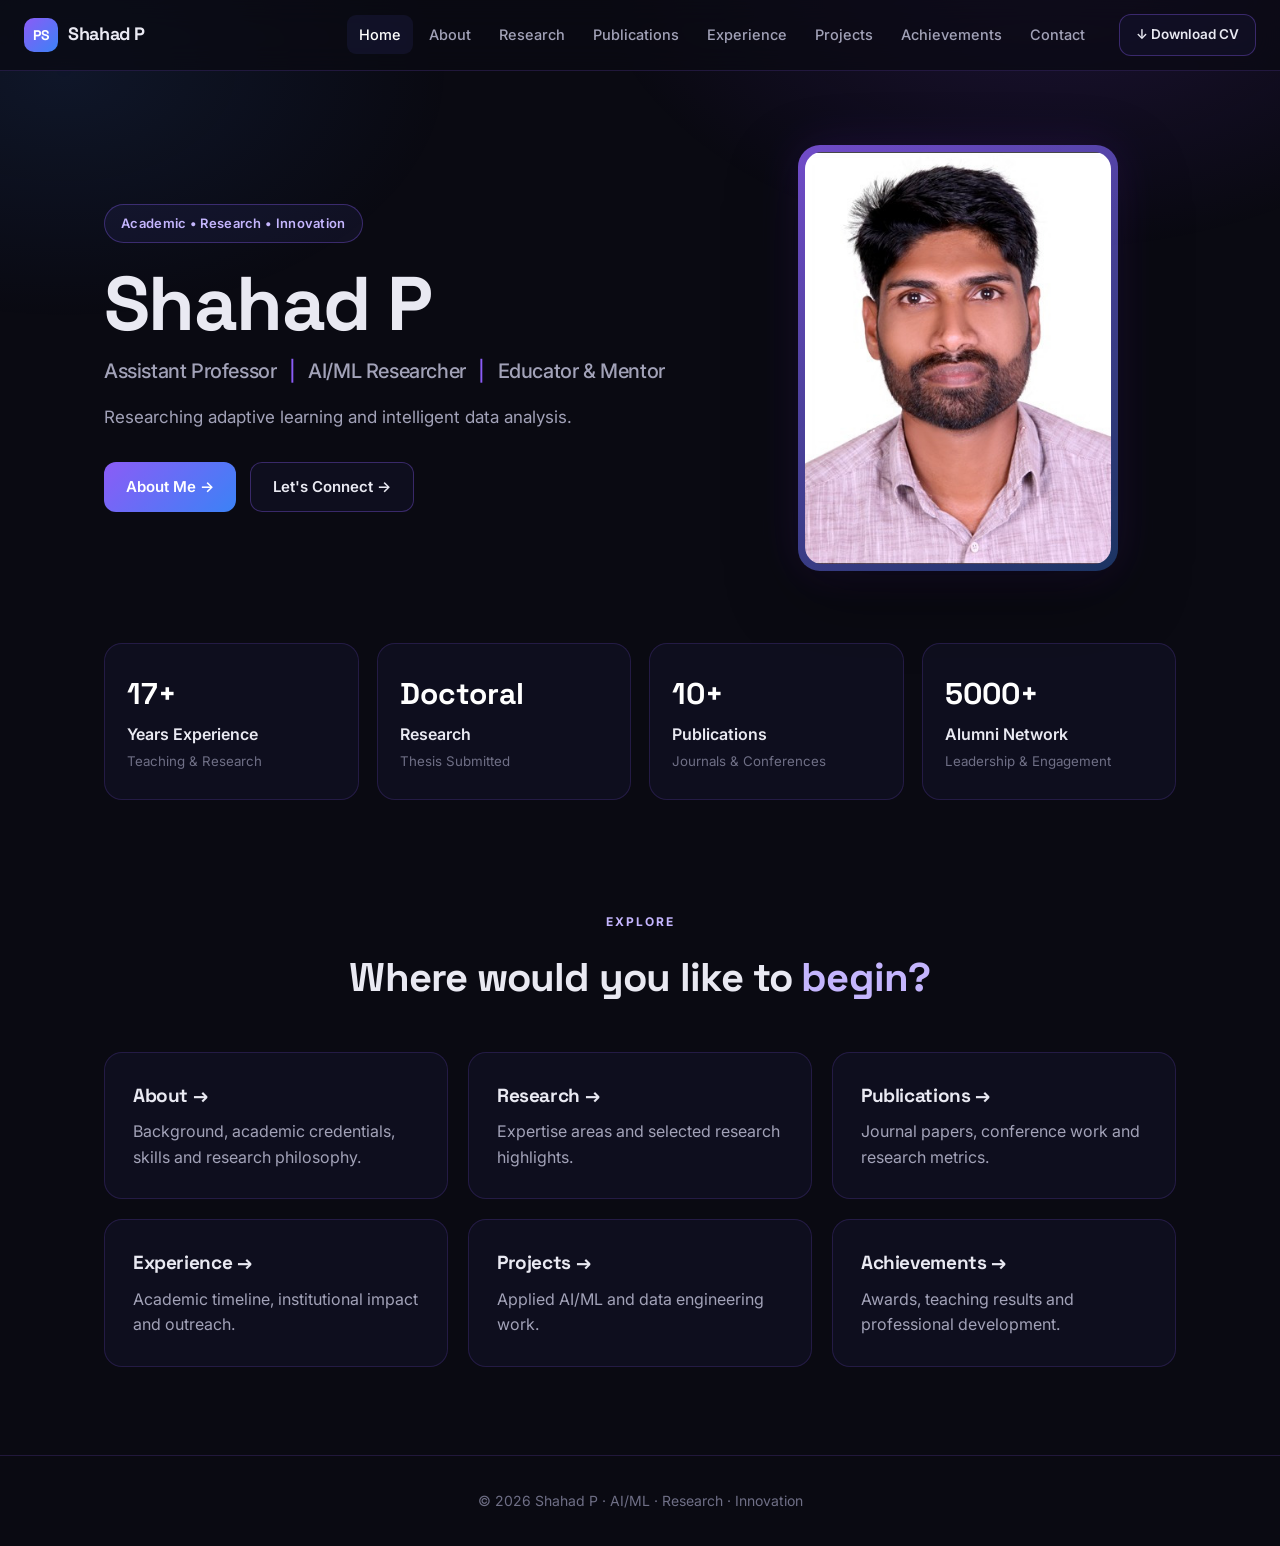
==== commit d7e8eb85: "Add files via upload" ====
--- a/index.html
+++ b/index.html
@@ -1,1291 +1,101 @@
 <!DOCTYPE html>
 <html lang="en">
-
 <head>
-
   <meta charset="UTF-8" />
-
-  <meta
-    name="viewport"
-    content="width=device-width, initial-scale=1.0"
-  />
-
-  <meta
-    name="description"
-    content="Shahad P — Assistant Professor, AI/ML Researcher, Educator and Mentor."
-  />
-
-  <title>
-    Shahad P | Assistant Professor | AI/ML Researcher
-  </title>
-
-  <link rel="preconnect" href="https://fonts.googleapis.com">
-
-  <link
-    rel="preconnect"
-    href="https://fonts.gstatic.com"
-    crossorigin
-  >
-
-  <link
-    href="https://fonts.googleapis.com/css2?family=Inter:wght@400;500;600;700;800&family=Space+Grotesk:wght@500;600;700&display=swap"
-    rel="stylesheet"
-  >
-
-  <link
-    rel="stylesheet"
-    href="styles.css"
-  />
-
+  <meta name="viewport" content="width=device-width, initial-scale=1.0" />
+  <meta name="description" content="Shahad P — Assistant Professor, AI/ML Researcher, Educator and Mentor." />
+  <title>Shahad P | Assistant Professor | AI/ML Researcher</title>
+  <link rel="preconnect" href="https://fonts.googleapis.com" />
+  <link rel="preconnect" href="https://fonts.gstatic.com" crossorigin />
+  <link href="https://fonts.googleapis.com/css2?family=Inter:wght@400;500;600;700;800&family=Space+Grotesk:wght@500;600;700&display=swap" rel="stylesheet" />
+  <link rel="stylesheet" href="styles.css" />
 </head>
-
-
 <body>
 
-
   <!-- ================= NAVIGATION ================= -->
-
   <header class="nav">
-
-    <a
-      class="brand"
-      href="#home"
-    >
-      <span>PS</span>
-      Shahad P
-    </a>
-
-
-    <button
-      class="menu"
-      aria-label="Open menu"
-    >
-      ☰
-    </button>
-
-
+    <a class="brand" href="index.html"><span>PS</span> Shahad P</a>
+    <button class="menu" aria-label="Open menu" aria-expanded="false">☰</button>
     <nav>
-
-      <a
-        class="active"
-        href="#home"
-      >
-        Home
-      </a>
-
-      <a href="#about">
-        About
-      </a>
-
-      <a href="#research">
-        Research
-      </a>
-
-      <a href="#publications">
-        Publications
-      </a>
-
-      <a href="#experience">
-        Experience
-      </a>
-
-      <a href="#projects">
-        Projects
-      </a>
-
-      <a href="#achievements">
-        Achievements
-      </a>
-
-      <a href="#contact">
-        Contact
-      </a>
-
+      <a class="active" href="index.html">Home</a>
+      <a href="about.html">About</a>
+      <a href="research.html">Research</a>
+      <a href="publications.html">Publications</a>
+      <a href="experience.html">Experience</a>
+      <a href="projects.html">Projects</a>
+      <a href="achievements.html">Achievements</a>
+      <a href="contact.html">Contact</a>
     </nav>
-
-
-    <a
-      class="btn small"
-      href="CV.pdf"
-      download
-    >
-      ↓ Download CV
-    </a>
-
+    <a class="btn small" href="CV.pdf" download>↓ Download CV</a>
   </header>
 
-
-
-  <!-- ================= MAIN ================= -->
-
-  <main>
-
+  <main class="wrap">
 
     <!-- ================= HERO ================= -->
-
-    <section
-      id="home"
-      class="hero"
-    >
-
+    <section class="hero">
       <div class="hero-copy">
-
-
-        <span
-          style="
-            display:inline-block;
-            padding:8px 16px;
-            margin-bottom:22px;
-            border:1px solid rgba(139,92,246,.35);
-            border-radius:30px;
-            color:#c4b5fd;
-            background:rgba(99,102,241,.08);
-            font-size:14px;
-            font-weight:600;
-            letter-spacing:.3px;
-          "
-        >
-          Academic • Research • Innovation
-        </span>
-
-
-        <h1>
-          Shahad P
-        </h1>
-
-
-        <h2>
-
-          Assistant Professor
-
-          <span>|</span>
-
-          AI/ML Researcher
-
-          <span>|</span>
-
-          Educator &amp; Mentor
-
-        </h2>
-
-
-        <p>
-          Researching Adaptive Learning and Intelligent Data Analysis
-        </p>
-
-
-        <div
-          style="
-            display:flex;
-            gap:14px;
-            margin-top:30px;
-            flex-wrap:wrap;
-          "
-        >
-
-          <a
-            class="btn primary"
-            href="#about"
-          >
-            About Me →
-          </a>
-
-
-          <a
-            class="btn"
-            href="#contact"
-          >
-            Let's Connect →
-          </a>
-
+        <span class="eyebrow">Academic • Research • Innovation</span>
+        <h1>Shahad P</h1>
+        <h2>Assistant Professor <span>|</span> AI/ML Researcher <span>|</span> Educator &amp; Mentor</h2>
+        <p class="tagline">Researching adaptive learning and intelligent data analysis.</p>
+        <div class="btn-row" style="display:flex; gap:14px; margin-top:30px; flex-wrap:wrap;">
+          <a class="btn primary" href="about.html">About Me →</a>
+          <a class="btn" href="contact.html">Let's Connect →</a>
         </div>
-
-
       </div>
-
-
-
-      <!-- ================= PROFILE PHOTO ================= -->
-
-      <div
-        class="hero-photo"
-        style="
-          display:flex;
-          justify-content:center;
-          align-items:center;
-        "
-      >
-
-        <div
-          style="
-            width:min(320px,80vw);
-            aspect-ratio:3/4;
-            padding:7px;
-            border-radius:22px;
-            background:linear-gradient(
-              145deg,
-              rgba(139,92,246,.8),
-              rgba(59,130,246,.35)
-            );
-            box-shadow:
-              0 25px 70px rgba(0,0,0,.35),
-              0 0 45px rgba(124,58,237,.16);
-          "
-        >
-
-          <img
-            src="Sha.jpeg"
-            alt="Shahad P"
-            style="
-              display:block;
-              width:100%;
-              height:100%;
-              object-fit:cover;
-              object-position:center top;
-              border-radius:17px;
-            "
-          >
-
+      <div class="hero-photo">
+        <div class="photo-frame">
+          <img src="Sha.jpeg" alt="Shahad P"
+               onerror="this.style.display='none'; this.parentNode.insertAdjacentHTML('beforeend','<div class=&quot;photo-fallback&quot;>PS</div>');" />
         </div>
-
       </div>
-
     </section>
 
-
-
-    <!-- ================= STATISTICS ================= -->
-
+    <!-- ================= STATS ================= -->
     <section class="stats">
-
-
-      <div class="stat">
-
-        <strong>
-          17+
-        </strong>
-
-        <span>
-          Years Experience
-        </span>
-
-        <small>
-          Teaching &amp; Research
-        </small>
-
-      </div>
-
-
-      <div class="stat">
-
-        <strong>
-          Doctoral
-        </strong>
-
-        <span>
-          Research
-        </span>
-
-        <small>
-          Thesis Submitted
-        </small>
-
-      </div>
-
-
-      <div class="stat">
-
-        <strong>
-          10+
-        </strong>
-
-        <span>
-          Publications
-        </span>
-
-        <small>
-          Journals &amp; Conferences
-        </small>
-
-      </div>
-
-
-      <div class="stat">
-
-        <strong>
-          5000+
-        </strong>
-
-        <span>
-          Alumni Network
-        </span>
-
-        <small>
-          Leadership &amp; Engagement
-        </small>
-
-      </div>
-
-
+      <div class="stat"><strong>17+</strong><span>Years Experience</span><small>Teaching &amp; Research</small></div>
+      <div class="stat"><strong>Doctoral</strong><span>Research</span><small>Thesis Submitted</small></div>
+      <div class="stat"><strong>10+</strong><span>Publications</span><small>Journals &amp; Conferences</small></div>
+      <div class="stat"><strong>5000+</strong><span>Alumni Network</span><small>Leadership &amp; Engagement</small></div>
     </section>
 
-
-
-    <!-- ================= ACADEMIC CREDENTIALS ================= -->
-
-    <section
-      class="section"
-      style="
-        padding-top:55px;
-        padding-bottom:55px;
-      "
-    >
-
-      <div
-        class="section-title center"
-      >
-
-        <span>
-          ACADEMIC CREDENTIALS
-        </span>
-
-        <h2>
-          Qualifications that shaped my
-          <em>academic journey</em>
-        </h2>
-
+    <!-- ================= EXPLORE (links out) ================= -->
+    <section class="section">
+      <div class="section-title center">
+        <span>EXPLORE</span>
+        <h2>Where would you like to <em>begin?</em></h2>
       </div>
-
-
-      <div
-        style="
-          display:grid;
-          grid-template-columns:repeat(2,minmax(0,1fr));
-          gap:20px;
-          max-width:850px;
-          margin:35px auto 0;
-        "
-      >
-
-
-        <div
-          style="
-            padding:28px;
-            border:1px solid rgba(139,92,246,.18);
-            border-radius:18px;
-            background:rgba(99,102,241,.05);
-          "
-        >
-
-          <span
-            style="
-              font-size:13px;
-              font-weight:700;
-              letter-spacing:1px;
-              opacity:.65;
-            "
-          >
-            GATE
-          </span>
-
-          <h3
-            style="
-              margin:10px 0 6px;
-            "
-          >
-            Computer Science &amp; Engineering
-          </h3>
-
-          <p>
-            Qualified · 2012
-          </p>
-
-        </div>
-
-
-        <div
-          style="
-            padding:28px;
-            border:1px solid rgba(139,92,246,.18);
-            border-radius:18px;
-            background:rgba(99,102,241,.05);
-          "
-        >
-
-          <span
-            style="
-              font-size:13px;
-              font-weight:700;
-              letter-spacing:1px;
-              opacity:.65;
-            "
-          >
-            UGC-NET
-          </span>
-
-          <h3
-            style="
-              margin:10px 0 6px;
-            "
-          >
-            Eligibility for Assistant Professor
-          </h3>
-
-          <p>
-            Qualified · 2017
-          </p>
-
-        </div>
-
-
+      <div class="grid-3">
+        <a class="card" href="about.html">
+          <h3>About →</h3>
+          <p>Background, academic credentials, skills and research philosophy.</p>
+        </a>
+        <a class="card" href="research.html">
+          <h3>Research →</h3>
+          <p>Expertise areas and selected research highlights.</p>
+        </a>
+        <a class="card" href="publications.html">
+          <h3>Publications →</h3>
+          <p>Journal papers, conference work and research metrics.</p>
+        </a>
+        <a class="card" href="experience.html">
+          <h3>Experience →</h3>
+          <p>Academic timeline, institutional impact and outreach.</p>
+        </a>
+        <a class="card" href="projects.html">
+          <h3>Projects →</h3>
+          <p>Applied AI/ML and data engineering work.</p>
+        </a>
+        <a class="card" href="achievements.html">
+          <h3>Achievements →</h3>
+          <p>Awards, teaching results and professional development.</p>
+        </a>
       </div>
-
     </section>
-
-
-
-    <!-- ================= ABOUT ================= -->
-
-    <section
-      id="about"
-      class="section"
-    >
-
-      <div class="section-title">
-
-        <span>
-          ABOUT
-        </span>
-
-        <h2>
-          Research-driven.
-          <em>Impact-focused.</em>
-        </h2>
-
-      </div>
-
-
-      <div class="about-grid">
-
-
-        <div>
-
-          <p class="lead">
-
-            I am an Assistant Professor and AI/ML researcher with
-            over 17 years of experience in teaching, research,
-            mentoring, and academic coordination.
-
-          </p>
-
-
-          <p>
-
-            My academic and research interests lie at the intersection
-            of Artificial Intelligence, Machine Learning, Data Science,
-            and Streaming Data Analytics, with a particular focus on
-            adaptive learning, concept drift, model adaptation,
-            and intelligent data analysis.
-
-          </p>
-
-
-          <p>
-
-            My research work focuses on developing reliable and
-            adaptive approaches for non-stationary data streams and
-            exploring practical AI/ML solutions to real-world problems.
-
-          </p>
-
-
-          <p>
-
-            Alongside research, I am passionate about teaching and
-            mentoring students, guiding projects, and creating
-            meaningful learning experiences.
-
-          </p>
-
-
-          <p>
-
-            I have contributed to academic and professional activities
-            through research publications, conference presentations,
-            student mentoring, academic coordination, and innovation
-            initiatives. I am particularly interested in research
-            collaboration, academic opportunities, and projects that
-            connect intelligent technologies with practical applications.
-
-          </p>
-
-        </div>
-
-
-        <div class="quote-card">
-
-          <strong>
-            Research Philosophy
-          </strong>
-
-          <br><br>
-
-          “Research becomes meaningful when it creates knowledge
-          that can be translated into useful solutions.”
-
-        </div>
-
-
-      </div>
-
-    </section>
-
-
-
-    <!-- ================= RESEARCH ================= -->
-
-    <section
-      id="research"
-      class="section light"
-    >
-
-
-      <div
-        class="section-title center"
-      >
-
-        <span>
-          RESEARCH EXPERTISE
-        </span>
-
-        <h2>
-          Areas I <em>explore</em>
-        </h2>
-
-      </div>
-
-
-      <div class="expertise">
-
-
-        <div>
-          🧠
-          <b>
-            Artificial Intelligence
-          </b>
-        </div>
-
-
-        <div>
-          🤖
-          <b>
-            Machine Learning
-          </b>
-        </div>
-
-
-        <div>
-          📊
-          <b>
-            Data Science &amp; Analytics
-          </b>
-        </div>
-
-
-        <div>
-          ⚡
-          <b>
-            Streaming Data Analytics
-          </b>
-        </div>
-
-
-        <div>
-          🔄
-          <b>
-            Adaptive Learning &amp; Concept Drift
-          </b>
-        </div>
-
-
-        <div>
-          🔗
-          <b>
-            Big Data &amp; Distributed Systems
-          </b>
-        </div>
-
-
-      </div>
-
-
-
-      <div
-        class="section-title center research-head"
-      >
-
-        <span>
-          RESEARCH HIGHLIGHTS
-        </span>
-
-        <h2>
-          Selected <em>work</em>
-        </h2>
-
-      </div>
-
-
-
-      <div class="cards">
-
-
-        <article class="research-card">
-
-          <div class="card-icon">
-            iM
-          </div>
-
-          <h3>
-            i-MAAR Framework
-          </h3>
-
-          <p>
-            Adaptive model selection for non-stationary streaming data.
-          </p>
-
-          <a href="#">
-            View Details →
-          </a>
-
-        </article>
-
-
-        <article class="research-card">
-
-          <div class="card-icon brain">
-            MRI
-          </div>
-
-          <h3>
-            YOLOv8-based Brain Tumor Detection
-          </h3>
-
-          <p>
-            Multiclass brain tumor detection and classification
-            using 3D MRI data.
-          </p>
-
-          <a href="#">
-            View Details →
-          </a>
-
-        </article>
-
-
-        <article class="research-card">
-
-          <div class="card-icon stream">
-            ∞
-          </div>
-
-          <h3>
-            Streaming Data Analysis
-          </h3>
-
-          <p>
-            Concept drift detection, model adaptation and
-            performance optimization.
-          </p>
-
-          <a href="#">
-            View Details →
-          </a>
-
-        </article>
-
-
-      </div>
-
-    </section>
-
-
-
-    <!-- ================= PUBLICATIONS ================= -->
-
-    <section
-      id="publications"
-      class="section"
-    >
-
-      <div class="section-title">
-
-        <span>
-          PUBLICATIONS
-        </span>
-
-        <h2>
-          Research that <em>contributes</em>
-        </h2>
-
-      </div>
-
-
-      <div class="publication">
-
-        <div class="pub-year">
-          2026
-        </div>
-
-        <div>
-
-          <h3>
-            Publication Title Goes Here
-          </h3>
-
-          <p>
-            Journal / Conference · DOI
-          </p>
-
-        </div>
-
-      </div>
-
-
-      <div class="publication">
-
-        <div class="pub-year">
-          2026
-        </div>
-
-        <div>
-
-          <h3>
-            Another Research Publication
-          </h3>
-
-          <p>
-            Journal / Conference · DOI
-          </p>
-
-        </div>
-
-      </div>
-
-
-      <a
-        class="text-link"
-        href="#"
-      >
-        View all publications →
-      </a>
-
-    </section>
-
-
-
-    <!-- ================= EXPERIENCE ================= -->
-
-    <section
-      id="experience"
-      class="section light"
-    >
-
-      <div
-        class="section-title center"
-      >
-
-        <span>
-          EXPERIENCE
-        </span>
-
-        <h2>
-          Academic &amp;
-          <em>professional journey</em>
-        </h2>
-
-      </div>
-
-
-      <div class="timeline">
-
-
-        <div>
-
-          <b>
-            Assistant Professor — AIML
-          </b>
-
-          <span>
-            JAIN University, Bengaluru
-          </span>
-
-          <small>
-            Present
-          </small>
-
-        </div>
-
-
-        <div>
-
-          <b>
-            Assistant Professor — AI
-          </b>
-
-          <span>
-            MITS Madanapalle, Andhra Pradesh
-          </span>
-
-          <small>
-            2022 – 2025
-          </small>
-
-        </div>
-
-
-        <div>
-
-          <b>
-            Assistant Professor — CSE
-          </b>
-
-          <span>
-            MEA Engineering College, Kerala
-          </span>
-
-          <small>
-            2014 – 2022
-          </small>
-
-        </div>
-
-
-        <div>
-
-          <b>
-            Lecturer — CSE
-          </b>
-
-          <span>
-            MEA Engineering College, Kerala
-          </span>
-
-          <small>
-            2009 – 2014
-          </small>
-
-        </div>
-
-
-      </div>
-
-    </section>
-
-
-
-    <!-- ================= PROJECTS ================= -->
-
-    <section
-      id="projects"
-      class="section"
-    >
-
-      <div class="section-title">
-
-        <span>
-          PROJECTS
-        </span>
-
-        <h2>
-          Ideas into <em>solutions</em>
-        </h2>
-
-      </div>
-
-
-      <div class="project-grid">
-
-
-        <div class="project">
-
-          <span>
-            01
-          </span>
-
-          <h3>
-            Adaptive Streaming Analytics
-          </h3>
-
-          <p>
-            Research-oriented work on reliable model adaptation
-            under changing data.
-          </p>
-
-        </div>
-
-
-        <div class="project">
-
-          <span>
-            02
-          </span>
-
-          <h3>
-            AI &amp; Computer Vision
-          </h3>
-
-          <p>
-            Deep learning applications for medical image analysis
-            and classification.
-          </p>
-
-        </div>
-
-
-        <div class="project">
-
-          <span>
-            03
-          </span>
-
-          <h3>
-            Data Engineering &amp; Streaming
-          </h3>
-
-          <p>
-            Kafka, distributed systems and real-time data
-            processing concepts.
-          </p>
-
-        </div>
-
-
-      </div>
-
-    </section>
-
-
-
-    <!-- ================= ACHIEVEMENTS ================= -->
-
-    <section
-      id="achievements"
-      class="section light"
-    >
-
-      <div
-        class="section-title center"
-      >
-
-        <span>
-          ACHIEVEMENTS
-        </span>
-
-        <h2>
-          A journey of
-          <em>continuous growth</em>
-        </h2>
-
-      </div>
-
-
-      <div class="achievement-grid">
-
-
-        <div>
-
-          <strong>
-            Best Paper Awards
-          </strong>
-
-          <span>
-            IEEE conferences in 2021 and 2024
-          </span>
-
-        </div>
-
-
-        <div>
-
-          <strong>
-            UGC-NET
-          </strong>
-
-          <span>
-            Qualified for Assistant Professor · 2017
-          </span>
-
-        </div>
-
-
-        <div>
-
-          <strong>
-            GATE
-          </strong>
-
-          <span>
-            Computer Science &amp; Engineering · 2012
-          </span>
-
-        </div>
-
-
-        <div>
-
-          <strong>
-            Student Mentoring
-          </strong>
-
-          <span>
-            Mentored award-winning student project
-          </span>
-
-        </div>
-
-
-      </div>
-
-    </section>
-
-
-
-    <!-- ================= CTA ================= -->
-
-    <section class="cta">
-
-      <div>
-
-        <span>
-          OPEN TO NEW OPPORTUNITIES
-        </span>
-
-
-        <h2>
-          Let's build something
-          <em>meaningful.</em>
-        </h2>
-
-
-        <p>
-          Interested in research collaboration, academic opportunities,
-          funded projects, AI/ML applications or interdisciplinary work?
-        </p>
-
-
-        <a
-          class="btn primary"
-          href="#contact"
-        >
-          Let's Connect →
-        </a>
-
-      </div>
-
-    </section>
-
-
-
-    <!-- ================= CONTACT ================= -->
-
-    <section
-      id="contact"
-      class="section contact"
-    >
-
-
-      <div
-        class="section-title center"
-      >
-
-        <span>
-          CONNECT
-        </span>
-
-        <h2>
-          Let's start a
-          <em>conversation</em>
-        </h2>
-
-      </div>
-
-
-      <div class="contact-grid">
-
-
-        <!-- EMAIL -->
-
-        <a
-          href="mailto:shahad.p@jainuniversity.ac.in"
-        >
-
-          ✉
-
-          <b>
-            Email
-          </b>
-
-          <span>
-            shahad.p@jainuniversity.ac.in
-          </span>
-
-        </a>
-
-
-        <!-- LINKEDIN -->
-
-        <a
-          href="https://www.linkedin.com/in/shahad-palathingal-b45b4b1b1/"
-          target="_blank"
-          rel="noopener noreferrer"
-        >
-
-          in
-
-          <b>
-            LinkedIn
-          </b>
-
-          <span>
-            Shahad Palathingal
-          </span>
-
-        </a>
-
-
-        <!-- GITHUB -->
-
-        <a
-          href="https://github.com/Pshahad"
-          target="_blank"
-          rel="noopener noreferrer"
-        >
-
-          G
-
-          <b>
-            GitHub
-          </b>
-
-          <span>
-            Pshahad
-          </span>
-
-        </a>
-
-
-      </div>
-
-
-
-      <!-- ================= RESEARCH PROFILES ================= -->
-
-      <div
-        style="
-          margin-top:55px;
-          text-align:center;
-        "
-      >
-
-        <span
-          style="
-            font-size:12px;
-            font-weight:700;
-            letter-spacing:1.5px;
-            opacity:.65;
-          "
-        >
-          RESEARCH PROFILES
-        </span>
-
-
-        <div
-          style="
-            display:flex;
-            justify-content:center;
-            align-items:center;
-            gap:14px;
-            flex-wrap:wrap;
-            margin-top:22px;
-          "
-        >
-
-
-          <!-- ORCID -->
-
-          <a
-            class="btn small"
-            href="https://orcid.org/0000-0001-9635-1953"
-            target="_blank"
-            rel="noopener noreferrer"
-          >
-            ORCID
-          </a>
-
-
-          <!-- GOOGLE SCHOLAR -->
-
-          <a
-            class="btn small"
-            href="https://scholar.google.com/citations?user=PozRX4EAAAAJ"
-            target="_blank"
-            rel="noopener noreferrer"
-          >
-            Google Scholar
-          </a>
-
-
-          <!-- SCOPUS -->
-
-          <a
-            class="btn small"
-            href="https://www.scopus.com/authid/detail.uri?authorId=57272062400"
-            target="_blank"
-            rel="noopener noreferrer"
-          >
-            Scopus
-          </a>
-
-
-          <!-- RESEARCHERID -->
-
-          <a
-            class="btn small"
-            href="https://www.webofscience.com/wos/author/record/C-3608-2017"
-            target="_blank"
-            rel="noopener noreferrer"
-          >
-            ResearcherID
-          </a>
-
-
-        </div>
-
-      </div>
-
-
-    </section>
-
 
   </main>
 
-
-
-  <!-- ================= FOOTER ================= -->
-
-  <footer>
-
-    © 2026 Shahad P ·
-    AI/ML ·
-    Research ·
-    Innovation
-
-  </footer>
-
-
-
+  <footer>© 2026 Shahad P · AI/ML · Research · Innovation</footer>
   <script src="script.js"></script>
-
 </body>
-
 </html>
--- a/styles.css
+++ b/styles.css
@@ -1 +1,559 @@
-*{box-sizing:border-box}html{scroll-behavior:smooth}body{margin:0;font-family:Inter,Arial,sans-serif;color:#111827;background:#fff;line-height:1.6}a{text-decoration:none;color:inherit}.nav{height:74px;display:flex;align-items:center;padding:0 4.5%;gap:28px;background:#050914;color:#fff;position:sticky;top:0;z-index:50;border-bottom:1px solid rgba(255,255,255,.08)}.brand{font-family:"Space Grotesk";font-weight:700;font-size:20px;display:flex;align-items:center;gap:12px;margin-right:auto}.brand span{font-size:18px;color:#9b5cff}.nav nav{display:flex;gap:23px;font-size:13px;font-weight:600}.nav nav a{opacity:.86;padding:27px 0}.nav nav a:hover,.nav nav .active{color:#b477ff;border-bottom:2px solid #8a3ffc}.btn{display:inline-flex;align-items:center;justify-content:center;border-radius:10px;padding:12px 21px;font-weight:700;transition:.25s}.btn.small{padding:10px 17px;font-size:13px;background:linear-gradient(90deg,#8b2cff,#4058ff)}.btn.primary{background:linear-gradient(90deg,#7b21ff,#c62ca5);color:white;box-shadow:0 12px 30px rgba(104,32,255,.22)}.btn.primary:hover{transform:translateY(-2px)}.btn.outline{border:1px solid rgba(255,255,255,.35);color:#fff}.menu{display:none}.hero{min-height:560px;background:#050914;color:white;display:grid;grid-template-columns:1.05fr .95fr;position:relative;overflow:hidden;padding:55px 7% 0}.network{position:absolute;inset:0;background:radial-gradient(circle at 78% 45%,rgba(49,98,255,.26),transparent 34%),radial-gradient(circle at 94% 15%,rgba(197,45,214,.23),transparent 28%)}.hero-copy,.hero-photo{position:relative;z-index:2}.hero-copy{padding-top:35px;max-width:720px}.eyebrow{display:inline-block;background:rgba(94,58,201,.2);border:1px solid rgba(156,103,255,.2);padding:7px 13px;border-radius:8px;font-size:12px;letter-spacing:.7px}.hero h1{font-family:"Space Grotesk";font-size:62px;line-height:1;margin:24px 0 8px;letter-spacing:-2px}.hero h2{font-size:25px;font-weight:500;margin:0 0 17px}.hero h2 span{opacity:.35}.hero p{font-size:16px;color:#d7dbea;max-width:620px}.actions{display:flex;gap:14px;margin:26px 0}.socials{display:flex;gap:15px;margin-top:28px}.socials a{width:42px;height:42px;border:1px solid rgba(255,255,255,.18);border-radius:50%;display:grid;place-items:center;font-weight:700;background:rgba(255,255,255,.04)}.hero-photo{display:flex;align-items:flex-end;justify-content:center}.photo-placeholder{width:min(390px,90%);height:475px;border-radius:190px 190px 0 0;background:linear-gradient(145deg,#1c2544,#070b16);border:1px solid rgba(255,255,255,.12);display:grid;place-items:center;box-shadow:0 0 100px rgba(91,56,255,.18)}.photo-placeholder div{text-align:center;color:#78819a;font-weight:800;letter-spacing:4px;font-size:22px}.stats{width:90%;margin:-2px auto 0;display:grid;grid-template-columns:repeat(5,1fr);gap:16px;position:relative;z-index:5}.stat{background:#fff;border-radius:15px;padding:24px 16px;text-align:center;box-shadow:0 8px 35px rgba(16,24,40,.09);border:1px solid #edf0f7}.stat strong{display:block;font-family:"Space Grotesk";font-size:29px}.stat span{display:block;font-weight:700}.stat small{color:#697386}.section{padding:90px 7%;scroll-margin-top:70px}.section.light{background:#f7f8fc}.section-title span{font-size:12px;font-weight:800;letter-spacing:2px;color:#6640e8}.section-title h2{font-family:"Space Grotesk";font-size:38px;margin:7px 0 35px;letter-spacing:-1px}.section-title em,.cta em{color:#7443ed;font-style:normal}.section-title.center{text-align:center}.section-title.center span:after{content:"";display:block;width:38px;height:3px;background:#7443ed;margin:10px auto 0}.about-grid{display:grid;grid-template-columns:1.5fr 1fr;gap:55px;align-items:center}.lead{font-size:22px;font-weight:600;line-height:1.5}.quote-card{padding:30px;border-radius:18px;background:linear-gradient(135deg,#f2efff,#fff);border:1px solid #e7defe;font-family:"Space Grotesk";font-size:19px}.expertise{display:grid;grid-template-columns:repeat(6,1fr);gap:1px;background:#e7e9ef;border-radius:16px;overflow:hidden}.expertise div{background:white;padding:30px 13px;text-align:center;font-size:28px}.expertise b{display:block;font-size:13px;margin-top:12px}.research-head{margin-top:75px}.cards{display:grid;grid-template-columns:repeat(3,1fr);gap:22px}.research-card{background:white;border:1px solid #e6e8ef;border-radius:16px;padding:24px;box-shadow:0 10px 30px rgba(20,25,40,.05)}.card-icon{height:120px;border-radius:12px;background:linear-gradient(135deg,#071329,#3a1d75);color:#a66cff;display:grid;place-items:center;font-family:"Space Grotesk";font-size:32px;font-weight:700;margin-bottom:20px}.card-icon.brain{background:linear-gradient(135deg,#111827,#334155);color:#e8edf8}.card-icon.stream{background:linear-gradient(135deg,#07142d,#162e69);font-size:60px}.research-card h3{font-family:"Space Grotesk";margin:0 0 7px}.research-card p{color:#697386}.research-card a,.text-link{color:#6635e7;font-weight:700;font-size:14px}.publication{display:grid;grid-template-columns:100px 1fr;border-bottom:1px solid #e6e8ef;padding:22px 0}.pub-year{font-weight:800;color:#7443ed}.publication h3{margin:0;font-size:18px}.publication p{margin:4px 0;color:#697386}.text-link{display:inline-block;margin-top:25px}.timeline{max-width:850px;margin:auto;border-left:2px solid #d8d2ff;padding-left:32px}.timeline>div{position:relative;padding:0 0 35px}.timeline>div:before{content:"";position:absolute;left:-40px;top:5px;width:14px;height:14px;border-radius:50%;background:#7443ed;box-shadow:0 0 0 5px #eee9ff}.timeline b{display:block;font-size:19px}.timeline span{display:block}.timeline small{color:#7443ed;font-weight:700}.project-grid{display:grid;grid-template-columns:repeat(3,1fr);gap:20px}.project{padding:28px;border:1px solid #e7e9ef;border-radius:16px}.project span{color:#7443ed;font-weight:800}.project h3{font-family:"Space Grotesk"}.achievement-grid{display:grid;grid-template-columns:repeat(4,1fr);gap:18px}.achievement-grid div{background:#fff;border:1px solid #e8eaf0;padding:28px;border-radius:15px}.achievement-grid strong{display:block;font-family:"Space Grotesk";font-size:28px}.achievement-grid span{color:#697386}.cta{padding:90px 7%;background:#070b16;color:white;text-align:center}.cta>div{max-width:760px;margin:auto}.cta span{font-size:12px;letter-spacing:2px;color:#a98aff;font-weight:800}.cta h2{font-family:"Space Grotesk";font-size:45px;margin:10px 0}.cta p{color:#bdc3d1;margin-bottom:28px}.contact-grid{display:grid;grid-template-columns:repeat(3,1fr);gap:18px}.contact-grid a{border:1px solid #e7e9ef;border-radius:15px;padding:25px;display:flex;flex-direction:column;gap:5px}.contact-grid a:first-letter{color:#7443ed}.contact-grid span{color:#697386;font-size:14px}footer{background:#050914;color:#9299a9;text-align:center;padding:28px;font-size:13px}.nav .menu{background:none;border:0;color:white;font-size:24px}@media(max-width:1000px){.nav nav{display:none}.nav .menu{display:block}.nav .btn.small{display:none}.hero{grid-template-columns:1fr;padding-left:7%;padding-right:7%}.hero-photo{display:none}.stats{grid-template-columns:repeat(3,1fr)}.expertise{grid-template-columns:repeat(3,1fr)}.cards,.project-grid{grid-template-columns:1fr}.achievement-grid{grid-template-columns:repeat(2,1fr)}.contact-grid{grid-template-columns:1fr}}@media(max-width:600px){.hero h1{font-size:45px}.hero h2{font-size:19px}.stats{grid-template-columns:1fr 1fr}.section{padding:65px 6%}.section-title h2{font-size:30px}.about-grid{grid-template-columns:1fr}.expertise{grid-template-columns:1fr 1fr}.achievement-grid{grid-template-columns:1fr}.actions{flex-direction:column}.btn{width:100%}.nav{padding:0 5%}}
+/* =========================================================
+   Shahad P — Portfolio
+   Shared stylesheet (all pages)
+   Theme: dark indigo / violet, Space Grotesk + Inter
+   ========================================================= */
+
+:root {
+  /* Surfaces */
+  --bg:        #0a0a12;
+  --bg-soft:   #0f0f1c;
+  --surface:   rgba(99, 102, 241, 0.05);
+  --surface-2: rgba(99, 102, 241, 0.09);
+  --border:    rgba(139, 92, 246, 0.18);
+  --border-str:rgba(139, 92, 246, 0.35);
+
+  /* Brand */
+  --violet:  #8b5cf6;
+  --indigo:  #6366f1;
+  --blue:    #3b82f6;
+  --violet-soft: #c4b5fd;
+
+  /* Text */
+  --text:  #e9e9f2;
+  --muted: #a2a2b8;
+  --faint: #6f6f86;
+
+  /* Type */
+  --display: "Space Grotesk", "Inter", sans-serif;
+  --body:    "Inter", system-ui, sans-serif;
+
+  /* Metrics */
+  --maxw: 1120px;
+  --radius: 18px;
+  --radius-lg: 22px;
+  --gradient: linear-gradient(135deg, var(--violet), var(--blue));
+}
+
+* { box-sizing: border-box; margin: 0; padding: 0; }
+
+html { scroll-behavior: smooth; }
+
+body {
+  font-family: var(--body);
+  background: var(--bg);
+  color: var(--text);
+  line-height: 1.6;
+  -webkit-font-smoothing: antialiased;
+  overflow-x: hidden;
+}
+
+/* Ambient background glow */
+body::before {
+  content: "";
+  position: fixed;
+  inset: 0;
+  z-index: -1;
+  background:
+    radial-gradient(60% 55% at 82% -5%, rgba(124, 58, 237, 0.16), transparent 60%),
+    radial-gradient(55% 50% at 5% 8%, rgba(59, 130, 246, 0.10), transparent 55%);
+  pointer-events: none;
+}
+
+a { color: inherit; text-decoration: none; }
+img { max-width: 100%; display: block; }
+em { color: var(--violet-soft); font-style: normal; }
+
+h1, h2, h3, .brand { font-family: var(--display); letter-spacing: -0.02em; }
+
+/* =========================================================
+   Layout helpers
+   ========================================================= */
+.wrap { width: 100%; max-width: var(--maxw); margin: 0 auto; padding: 0 24px; }
+
+.section { padding: 88px 0; }
+.section.light { background: var(--bg-soft); }
+
+.section-title { margin-bottom: 42px; }
+.section-title.center { text-align: center; }
+.section-title span {
+  display: inline-block;
+  font-size: 12px;
+  font-weight: 700;
+  letter-spacing: 2px;
+  color: var(--violet-soft);
+  margin-bottom: 14px;
+}
+.section-title h2 { font-size: clamp(28px, 4vw, 40px); font-weight: 700; }
+
+.eyebrow {
+  display: inline-block;
+  padding: 8px 16px;
+  border: 1px solid var(--border-str);
+  border-radius: 30px;
+  color: var(--violet-soft);
+  background: rgba(99, 102, 241, 0.08);
+  font-size: 13px;
+  font-weight: 600;
+  letter-spacing: 0.3px;
+}
+
+/* =========================================================
+   Buttons
+   ========================================================= */
+.btn {
+  display: inline-flex;
+  align-items: center;
+  gap: 8px;
+  padding: 12px 22px;
+  border-radius: 12px;
+  border: 1px solid var(--border-str);
+  background: var(--surface);
+  color: var(--text);
+  font-family: var(--body);
+  font-weight: 600;
+  font-size: 15px;
+  cursor: pointer;
+  transition: transform 0.18s ease, background 0.18s ease, border-color 0.18s ease;
+}
+.btn:hover { transform: translateY(-2px); background: var(--surface-2); border-color: var(--violet); }
+.btn.primary { background: var(--gradient); border: none; color: #fff; }
+.btn.primary:hover { box-shadow: 0 12px 30px rgba(124, 58, 237, 0.32); }
+.btn.small { padding: 9px 16px; font-size: 13.5px; }
+
+/* =========================================================
+   Navigation (shared)
+   ========================================================= */
+.nav {
+  position: sticky;
+  top: 0;
+  z-index: 50;
+  display: flex;
+  align-items: center;
+  gap: 22px;
+  padding: 14px 24px;
+  background: rgba(10, 10, 18, 0.72);
+  backdrop-filter: blur(14px);
+  border-bottom: 1px solid var(--border);
+}
+.brand {
+  display: flex;
+  align-items: center;
+  gap: 10px;
+  font-weight: 700;
+  font-size: 18px;
+  margin-right: auto;
+}
+.brand span {
+  display: grid;
+  place-items: center;
+  width: 34px;
+  height: 34px;
+  border-radius: 10px;
+  background: var(--gradient);
+  color: #fff;
+  font-size: 14px;
+  letter-spacing: 0;
+}
+.nav nav { display: flex; gap: 4px; }
+.nav nav a {
+  padding: 8px 12px;
+  border-radius: 9px;
+  font-size: 14.5px;
+  font-weight: 500;
+  color: var(--muted);
+  transition: color 0.15s ease, background 0.15s ease;
+}
+.nav nav a:hover { color: var(--text); background: var(--surface); }
+.nav nav a.active { color: #fff; background: var(--surface-2); }
+
+.menu {
+  display: none;
+  background: none;
+  border: 1px solid var(--border);
+  color: var(--text);
+  font-size: 20px;
+  border-radius: 10px;
+  width: 42px;
+  height: 42px;
+  cursor: pointer;
+}
+
+/* =========================================================
+   Hero (home)
+   ========================================================= */
+.hero {
+  display: grid;
+  grid-template-columns: 1.15fr 0.85fr;
+  gap: 48px;
+  align-items: center;
+  padding: 74px 0 64px;
+}
+.hero h1 { font-size: clamp(44px, 7vw, 76px); line-height: 1.02; margin: 22px 0 14px; }
+.hero h2 {
+  font-family: var(--body);
+  font-size: clamp(16px, 2.2vw, 20px);
+  font-weight: 500;
+  color: var(--muted);
+  line-height: 1.5;
+}
+.hero h2 span { color: var(--violet); margin: 0 8px; }
+.hero p.tagline { margin-top: 18px; color: var(--muted); font-size: 17px; }
+
+.hero-photo { display: flex; justify-content: center; }
+.photo-frame {
+  width: min(320px, 80vw);
+  aspect-ratio: 3 / 4;
+  padding: 7px;
+  border-radius: var(--radius-lg);
+  background: linear-gradient(145deg, rgba(139, 92, 246, 0.8), rgba(59, 130, 246, 0.35));
+  box-shadow: 0 25px 70px rgba(0, 0, 0, 0.35), 0 0 45px rgba(124, 58, 237, 0.16);
+}
+.photo-frame img {
+  width: 100%; height: 100%;
+  object-fit: cover; object-position: center top;
+  border-radius: 17px;
+}
+.photo-fallback {
+  width: 100%; height: 100%;
+  border-radius: 17px;
+  display: grid; place-items: center;
+  background: var(--bg-soft);
+  font-family: var(--display);
+  font-size: 72px;
+  color: var(--violet-soft);
+}
+
+/* =========================================================
+   Stats
+   ========================================================= */
+.stats {
+  display: grid;
+  grid-template-columns: repeat(4, 1fr);
+  gap: 18px;
+  padding: 8px 0 20px;
+}
+.stat {
+  padding: 26px 22px;
+  border: 1px solid var(--border);
+  border-radius: var(--radius);
+  background: var(--surface);
+  transition: transform 0.18s ease, border-color 0.18s ease;
+}
+.stat:hover { transform: translateY(-4px); border-color: var(--border-str); }
+.stat strong { display: block; font-family: var(--display); font-size: 30px; color: #fff; }
+.stat span { display: block; font-weight: 600; margin-top: 4px; }
+.stat small { color: var(--faint); }
+
+/* =========================================================
+   Generic card grids
+   ========================================================= */
+.grid-2 { display: grid; grid-template-columns: repeat(2, minmax(0, 1fr)); gap: 20px; }
+.grid-3 { display: grid; grid-template-columns: repeat(3, minmax(0, 1fr)); gap: 20px; }
+
+.card {
+  padding: 28px;
+  border: 1px solid var(--border);
+  border-radius: var(--radius);
+  background: var(--surface);
+  transition: transform 0.18s ease, border-color 0.18s ease;
+}
+.card:hover { transform: translateY(-4px); border-color: var(--border-str); }
+.card h3 { font-size: 19px; margin-bottom: 8px; }
+.card p { color: var(--muted); }
+.card .kicker { font-size: 12px; font-weight: 700; letter-spacing: 1px; color: var(--faint); }
+
+/* Research expertise tiles */
+.expertise { display: grid; grid-template-columns: repeat(3, 1fr); gap: 16px; }
+.expertise > div {
+  padding: 26px 22px;
+  border: 1px solid var(--border);
+  border-radius: var(--radius);
+  background: var(--surface);
+  font-size: 30px;
+  transition: transform 0.18s ease, border-color 0.18s ease;
+}
+.expertise > div:hover { transform: translateY(-4px); border-color: var(--border-str); }
+.expertise b { display: block; margin-top: 12px; font-family: var(--body); font-size: 16px; }
+
+/* Research highlight cards */
+.research-card .card-icon {
+  display: grid; place-items: center;
+  width: 54px; height: 54px;
+  border-radius: 14px;
+  background: var(--gradient);
+  color: #fff; font-weight: 700; font-family: var(--display);
+  margin-bottom: 18px;
+}
+.research-card .card-icon.brain { background: linear-gradient(135deg, #ec4899, #8b5cf6); }
+.research-card .card-icon.stream { background: linear-gradient(135deg, #06b6d4, #3b82f6); font-size: 26px; }
+.research-card a { color: var(--violet-soft); font-weight: 600; font-size: 14px; }
+
+/* =========================================================
+   About
+   ========================================================= */
+.about-grid { display: grid; grid-template-columns: 1.5fr 1fr; gap: 40px; align-items: start; }
+.about-grid p { color: var(--muted); margin-bottom: 16px; }
+.about-grid p.lead { font-size: 19px; color: var(--text); }
+.quote-card {
+  padding: 30px;
+  border: 1px solid var(--border-str);
+  border-radius: var(--radius-lg);
+  background: rgba(99, 102, 241, 0.08);
+  font-style: italic;
+  color: var(--violet-soft);
+}
+.quote-card strong { font-style: normal; color: var(--text); font-family: var(--display); }
+
+/* Credential / list tiles */
+.tile {
+  padding: 26px;
+  border: 1px solid var(--border);
+  border-radius: var(--radius);
+  background: var(--surface);
+}
+.tile .kicker { font-size: 12px; font-weight: 700; letter-spacing: 1px; color: var(--faint); }
+.tile h3 { margin: 8px 0 4px; font-size: 18px; }
+.tile p { color: var(--muted); font-size: 14.5px; }
+
+/* Chips (skills / languages) */
+.chips { display: flex; flex-wrap: wrap; gap: 10px; }
+.chip {
+  padding: 8px 15px;
+  border: 1px solid var(--border);
+  border-radius: 30px;
+  background: var(--surface);
+  font-size: 14px;
+  color: var(--text);
+}
+
+/* =========================================================
+   Timeline (experience)
+   ========================================================= */
+.timeline { position: relative; display: grid; gap: 8px; padding-left: 26px; }
+.timeline::before {
+  content: ""; position: absolute; left: 6px; top: 6px; bottom: 6px;
+  width: 2px; background: linear-gradient(var(--violet), transparent);
+}
+.timeline > div {
+  position: relative;
+  padding: 18px 22px;
+  border: 1px solid var(--border);
+  border-radius: var(--radius);
+  background: var(--surface);
+}
+.timeline > div::before {
+  content: ""; position: absolute; left: -26px; top: 24px;
+  width: 12px; height: 12px; border-radius: 50%;
+  background: var(--violet); box-shadow: 0 0 0 4px rgba(139, 92, 246, 0.18);
+}
+.timeline b { font-family: var(--display); font-size: 17px; }
+.timeline span { display: block; color: var(--muted); margin-top: 2px; }
+.timeline small { color: var(--faint); }
+
+/* =========================================================
+   Publications
+   ========================================================= */
+.publication {
+  display: grid;
+  grid-template-columns: 88px 1fr;
+  gap: 18px;
+  align-items: start;
+  padding: 22px 0;
+  border-top: 1px solid var(--border);
+}
+.publication:last-of-type { border-bottom: 1px solid var(--border); }
+.pub-year {
+  font-family: var(--display);
+  font-weight: 700;
+  color: var(--violet-soft);
+  font-size: 15px;
+  padding-top: 2px;
+}
+.publication h3 { font-size: 18px; margin-bottom: 4px; font-family: var(--body); font-weight: 600; }
+.publication p { color: var(--muted); font-size: 14.5px; }
+.badge {
+  display: inline-block;
+  margin-top: 8px;
+  padding: 3px 10px;
+  border-radius: 20px;
+  font-size: 12px;
+  font-weight: 600;
+  background: rgba(139, 92, 246, 0.15);
+  color: var(--violet-soft);
+}
+
+.metric-row { display: flex; flex-wrap: wrap; gap: 12px; margin-bottom: 36px; }
+.metric {
+  padding: 14px 20px;
+  border: 1px solid var(--border);
+  border-radius: 12px;
+  background: var(--surface);
+}
+.metric strong { display: block; font-family: var(--display); font-size: 22px; color: #fff; }
+.metric span { font-size: 13px; color: var(--faint); }
+
+/* =========================================================
+   Projects
+   ========================================================= */
+.project {
+  padding: 30px 28px;
+  border: 1px solid var(--border);
+  border-radius: var(--radius);
+  background: var(--surface);
+  transition: transform 0.18s ease, border-color 0.18s ease;
+}
+.project:hover { transform: translateY(-4px); border-color: var(--border-str); }
+.project .num {
+  font-family: var(--display);
+  font-size: 34px;
+  color: rgba(139, 92, 246, 0.35);
+}
+.project h3 { margin: 6px 0 8px; font-size: 19px; }
+.project p { color: var(--muted); }
+
+/* =========================================================
+   Achievements
+   ========================================================= */
+.list-block {
+  border: 1px solid var(--border);
+  border-radius: var(--radius);
+  background: var(--surface);
+  padding: 10px 26px;
+}
+.list-block li {
+  list-style: none;
+  padding: 15px 0;
+  border-bottom: 1px solid var(--border);
+  display: flex;
+  gap: 12px;
+  align-items: baseline;
+}
+.list-block li:last-child { border-bottom: none; }
+.list-block li::before { content: "▹"; color: var(--violet); }
+.list-block li b { font-weight: 600; }
+.list-block li .pct { margin-left: auto; font-family: var(--display); color: var(--violet-soft); }
+
+.award-grid { display: grid; grid-template-columns: repeat(2, 1fr); gap: 16px; }
+.award {
+  padding: 22px 24px;
+  border: 1px solid var(--border);
+  border-radius: var(--radius);
+  background: var(--surface);
+}
+.award strong { display: block; font-family: var(--display); font-size: 16px; }
+.award span { color: var(--muted); font-size: 14.5px; }
+
+/* =========================================================
+   Contact
+   ========================================================= */
+.contact-grid { display: grid; grid-template-columns: repeat(3, 1fr); gap: 18px; }
+.contact-grid a {
+  display: flex;
+  flex-direction: column;
+  gap: 6px;
+  padding: 28px;
+  border: 1px solid var(--border);
+  border-radius: var(--radius);
+  background: var(--surface);
+  transition: transform 0.18s ease, border-color 0.18s ease;
+}
+.contact-grid a:hover { transform: translateY(-4px); border-color: var(--border-str); }
+.contact-grid a .ico {
+  display: grid; place-items: center;
+  width: 44px; height: 44px; border-radius: 12px;
+  background: var(--gradient); color: #fff; font-weight: 700;
+}
+.contact-grid a b { font-family: var(--display); }
+.contact-grid a span { color: var(--muted); font-size: 14px; word-break: break-word; }
+
+.profiles { text-align: center; margin-top: 52px; }
+.profiles .kicker { font-size: 12px; font-weight: 700; letter-spacing: 1.5px; color: var(--faint); }
+.profiles .row { display: flex; justify-content: center; gap: 14px; flex-wrap: wrap; margin-top: 22px; }
+
+/* =========================================================
+   CTA
+   ========================================================= */
+.cta { padding: 80px 0; text-align: center; }
+.cta .inner {
+  max-width: 720px; margin: 0 auto;
+  padding: 54px 40px;
+  border: 1px solid var(--border-str);
+  border-radius: var(--radius-lg);
+  background: radial-gradient(120% 120% at 50% 0%, rgba(99, 102, 241, 0.14), var(--surface));
+}
+.cta h2 { font-size: clamp(28px, 4vw, 40px); margin: 14px 0 12px; }
+.cta p { color: var(--muted); margin-bottom: 26px; }
+
+/* Page header (interior pages) */
+.page-head { padding: 64px 0 8px; }
+.page-head .eyebrow { margin-bottom: 18px; }
+.page-head h1 { font-size: clamp(34px, 5vw, 52px); }
+.page-head p { color: var(--muted); margin-top: 12px; max-width: 620px; }
+
+/* =========================================================
+   Footer
+   ========================================================= */
+footer {
+  border-top: 1px solid var(--border);
+  padding: 34px 24px;
+  text-align: center;
+  color: var(--faint);
+  font-size: 14px;
+}
+footer a { color: var(--muted); }
+footer a:hover { color: var(--text); }
+
+/* Placeholder note (for sections to be filled later) */
+.placeholder {
+  padding: 26px;
+  border: 1px dashed var(--border-str);
+  border-radius: var(--radius);
+  color: var(--muted);
+  background: rgba(99, 102, 241, 0.04);
+  font-size: 14.5px;
+}
+
+/* =========================================================
+   Focus + motion accessibility
+   ========================================================= */
+a:focus-visible, .btn:focus-visible, .menu:focus-visible {
+  outline: 2px solid var(--violet);
+  outline-offset: 3px;
+}
+@media (prefers-reduced-motion: reduce) {
+  * { animation: none !important; transition: none !important; scroll-behavior: auto !important; }
+}
+
+/* =========================================================
+   Responsive
+   ========================================================= */
+@media (max-width: 900px) {
+  .nav nav {
+    position: absolute;
+    top: 100%; left: 0; right: 0;
+    flex-direction: column;
+    gap: 2px;
+    padding: 12px;
+    background: rgba(10, 10, 18, 0.97);
+    border-bottom: 1px solid var(--border);
+    display: none;
+  }
+  .nav nav.open { display: flex; }
+  .menu { display: block; }
+
+  .hero { grid-template-columns: 1fr; text-align: center; padding-top: 40px; }
+  .hero-photo { order: -1; }
+  .hero h2 { justify-content: center; }
+  .hero .btn-row { justify-content: center; }
+
+  .stats { grid-template-columns: repeat(2, 1fr); }
+  .grid-2, .grid-3, .expertise, .contact-grid,
+  .award-grid, .about-grid { grid-template-columns: 1fr; }
+}
+
+@media (max-width: 560px) {
+  .section { padding: 60px 0; }
+  .stats { grid-template-columns: 1fr; }
+  .publication { grid-template-columns: 1fr; gap: 6px; }
+}
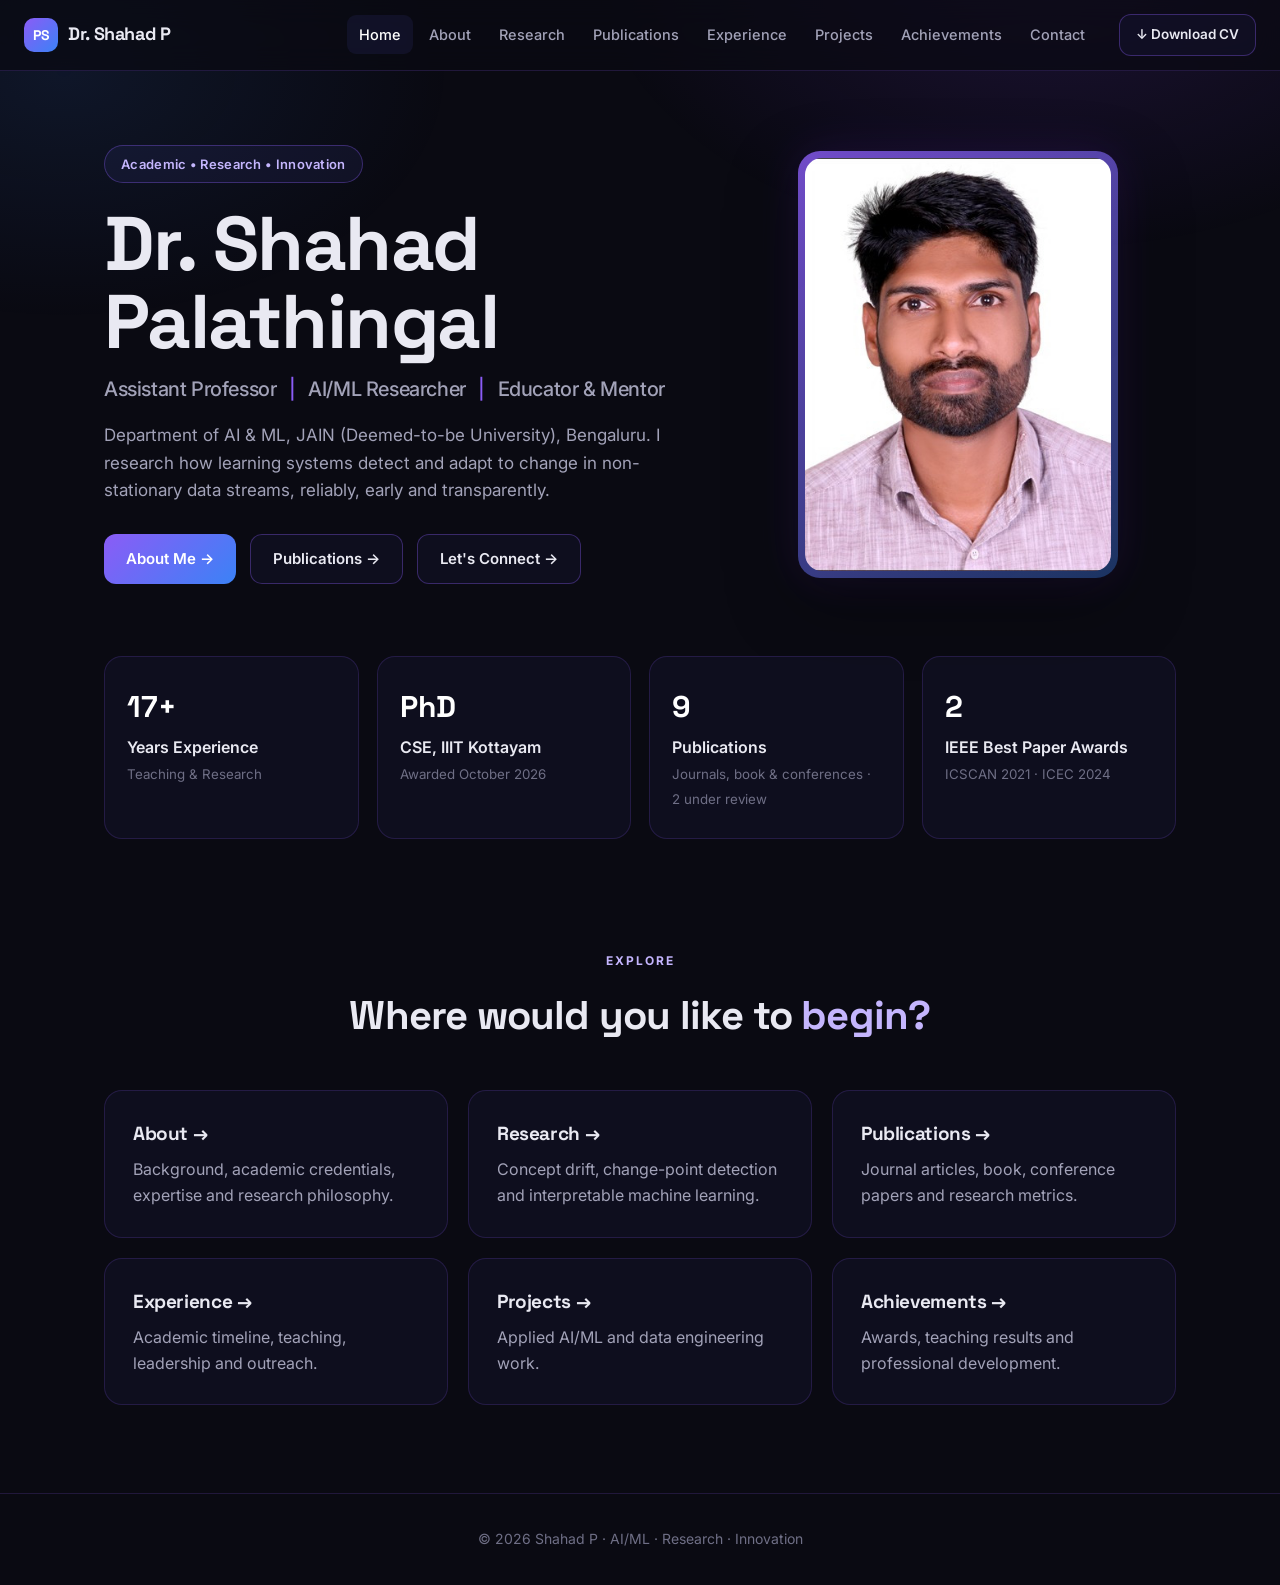
==== commit aff0ed49: "Update personal information in index.html" ====
--- a/index.html
+++ b/index.html
@@ -3,8 +3,8 @@
 <head>
   <meta charset="UTF-8" />
   <meta name="viewport" content="width=device-width, initial-scale=1.0" />
-  <meta name="description" content="Shahad P — Assistant Professor, AI/ML Researcher, Educator and Mentor." />
-  <title>Shahad P | Assistant Professor | AI/ML Researcher</title>
+  <meta name="description" content="Dr. Shahad Palathingal — Assistant Professor (AI & ML), JAIN University, Bengaluru. Research on adaptive learning, concept drift and change detection in non-stationary data streams." />
+  <title>Dr. Shahad Palathingal | Assistant Professor | AI/ML Researcher</title>
   <link rel="preconnect" href="https://fonts.googleapis.com" />
   <link rel="preconnect" href="https://fonts.gstatic.com" crossorigin />
   <link href="https://fonts.googleapis.com/css2?family=Inter:wght@400;500;600;700;800&family=Space+Grotesk:wght@500;600;700&display=swap" rel="stylesheet" />
@@ -14,7 +14,7 @@
 
   <!-- ================= NAVIGATION ================= -->
   <header class="nav">
-    <a class="brand" href="index.html"><span>PS</span> Shahad P</a>
+    <a class="brand" href="index.html"><span>PS</span> Dr. Shahad P</a>
     <button class="menu" aria-label="Open menu" aria-expanded="false">☰</button>
     <nav>
       <a class="active" href="index.html">Home</a>
@@ -35,17 +35,18 @@
     <section class="hero">
       <div class="hero-copy">
         <span class="eyebrow">Academic • Research • Innovation</span>
-        <h1>Shahad P</h1>
+        <h1>Dr. Shahad Palathingal</h1>
         <h2>Assistant Professor <span>|</span> AI/ML Researcher <span>|</span> Educator &amp; Mentor</h2>
-        <p class="tagline">Researching adaptive learning and intelligent data analysis.</p>
+        <p class="tagline">Department of AI &amp; ML, JAIN (Deemed-to-be University), Bengaluru. I research how learning systems detect and adapt to change in non-stationary data streams, reliably, early and transparently.</p>
         <div class="btn-row" style="display:flex; gap:14px; margin-top:30px; flex-wrap:wrap;">
           <a class="btn primary" href="about.html">About Me →</a>
+          <a class="btn" href="publications.html">Publications →</a>
           <a class="btn" href="contact.html">Let's Connect →</a>
         </div>
       </div>
       <div class="hero-photo">
         <div class="photo-frame">
-          <img src="Sha.jpeg" alt="Shahad P"
+          <img src="Sha.jpeg" alt="Dr. Shahad Palathingal"
                onerror="this.style.display='none'; this.parentNode.insertAdjacentHTML('beforeend','<div class=&quot;photo-fallback&quot;>PS</div>');" />
         </div>
       </div>
@@ -54,9 +55,9 @@
     <!-- ================= STATS ================= -->
     <section class="stats">
       <div class="stat"><strong>17+</strong><span>Years Experience</span><small>Teaching &amp; Research</small></div>
-      <div class="stat"><strong>Doctoral</strong><span>Research</span><small>Thesis Submitted</small></div>
-      <div class="stat"><strong>10+</strong><span>Publications</span><small>Journals &amp; Conferences</small></div>
-      <div class="stat"><strong>5000+</strong><span>Alumni Network</span><small>Leadership &amp; Engagement</small></div>
+      <div class="stat"><strong>PhD</strong><span>CSE, IIIT Kottayam</span><small>Awarded October 2026</small></div>
+      <div class="stat"><strong>9</strong><span>Publications</span><small>Journals, book &amp; conferences · 2 under review</small></div>
+      <div class="stat"><strong>2</strong><span>IEEE Best Paper Awards</span><small>ICSCAN 2021 · ICEC 2024</small></div>
     </section>
 
     <!-- ================= EXPLORE (links out) ================= -->
@@ -68,19 +69,19 @@
       <div class="grid-3">
         <a class="card" href="about.html">
           <h3>About →</h3>
-          <p>Background, academic credentials, skills and research philosophy.</p>
+          <p>Background, academic credentials, expertise and research philosophy.</p>
         </a>
         <a class="card" href="research.html">
           <h3>Research →</h3>
-          <p>Expertise areas and selected research highlights.</p>
+          <p>Concept drift, change-point detection and interpretable machine learning.</p>
         </a>
         <a class="card" href="publications.html">
           <h3>Publications →</h3>
-          <p>Journal papers, conference work and research metrics.</p>
+          <p>Journal articles, book, conference papers and research metrics.</p>
         </a>
         <a class="card" href="experience.html">
           <h3>Experience →</h3>
-          <p>Academic timeline, institutional impact and outreach.</p>
+          <p>Academic timeline, teaching, leadership and outreach.</p>
         </a>
         <a class="card" href="projects.html">
           <h3>Projects →</h3>
